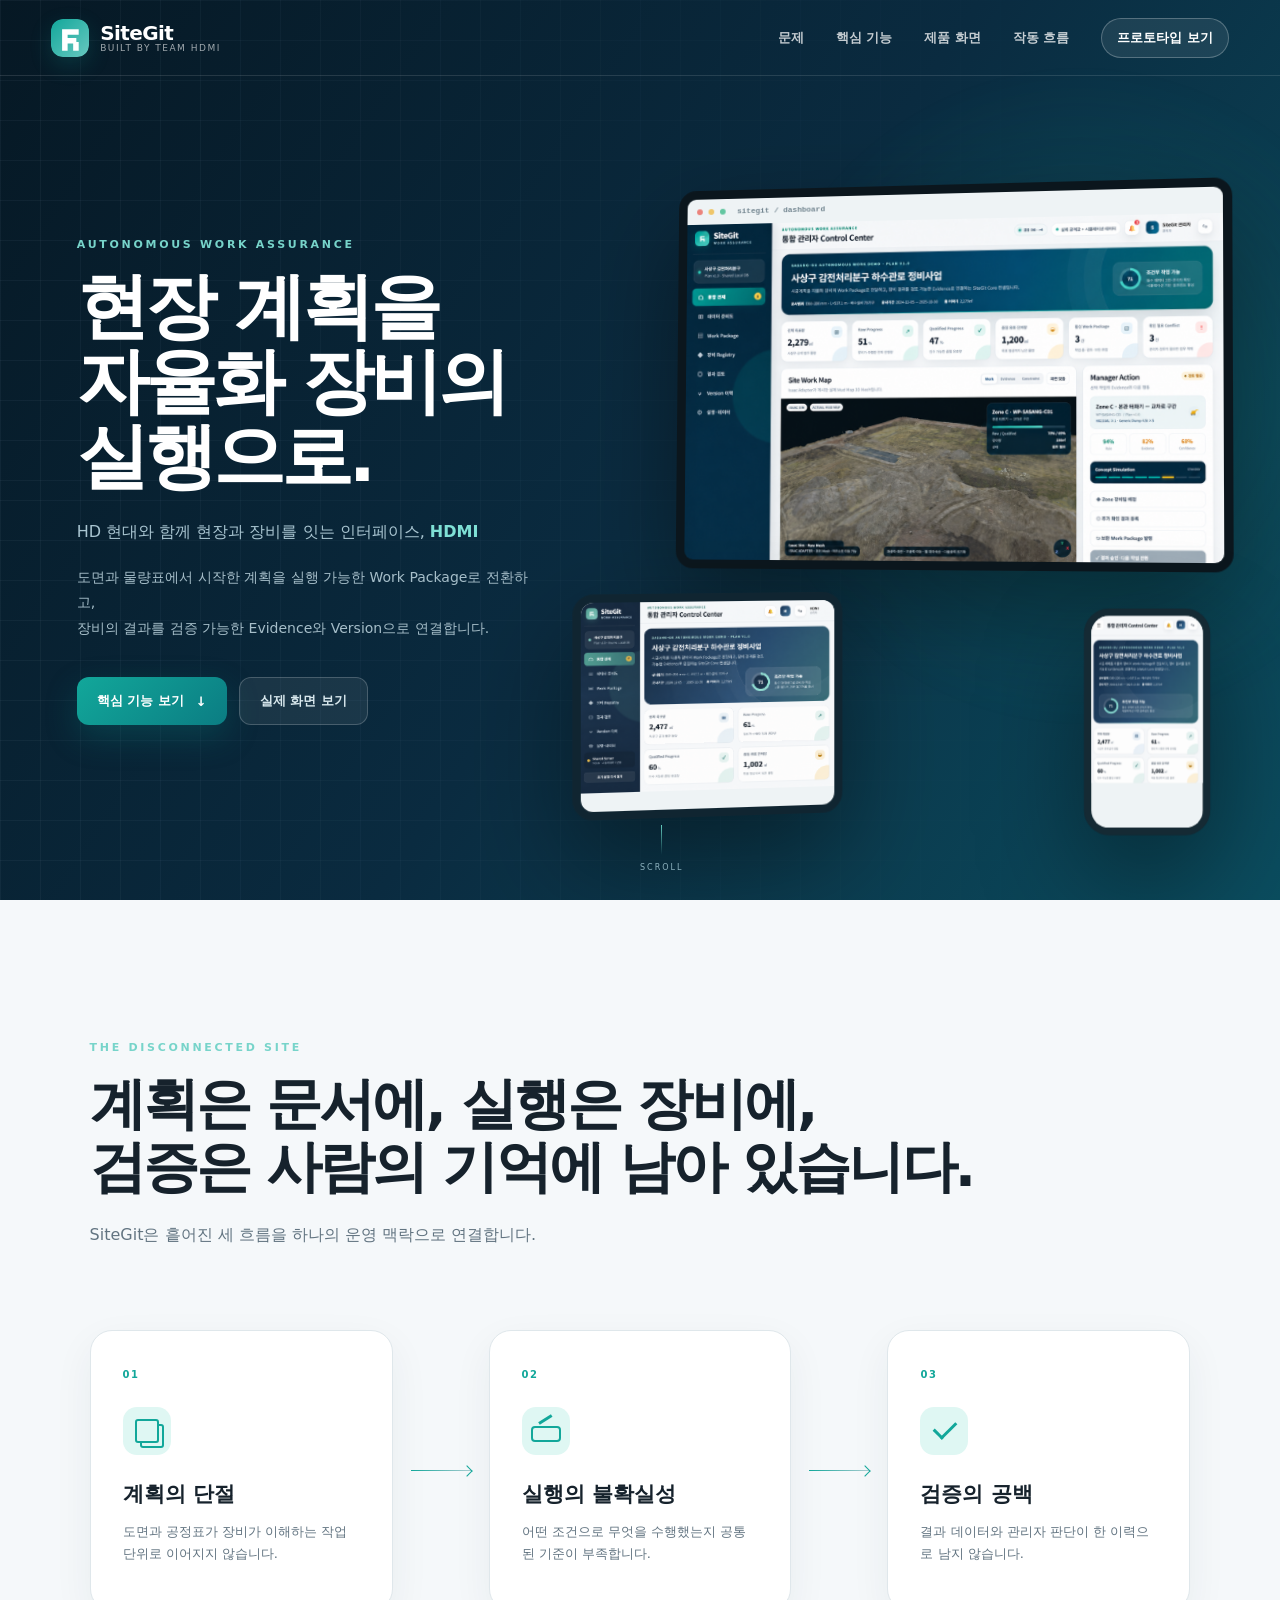
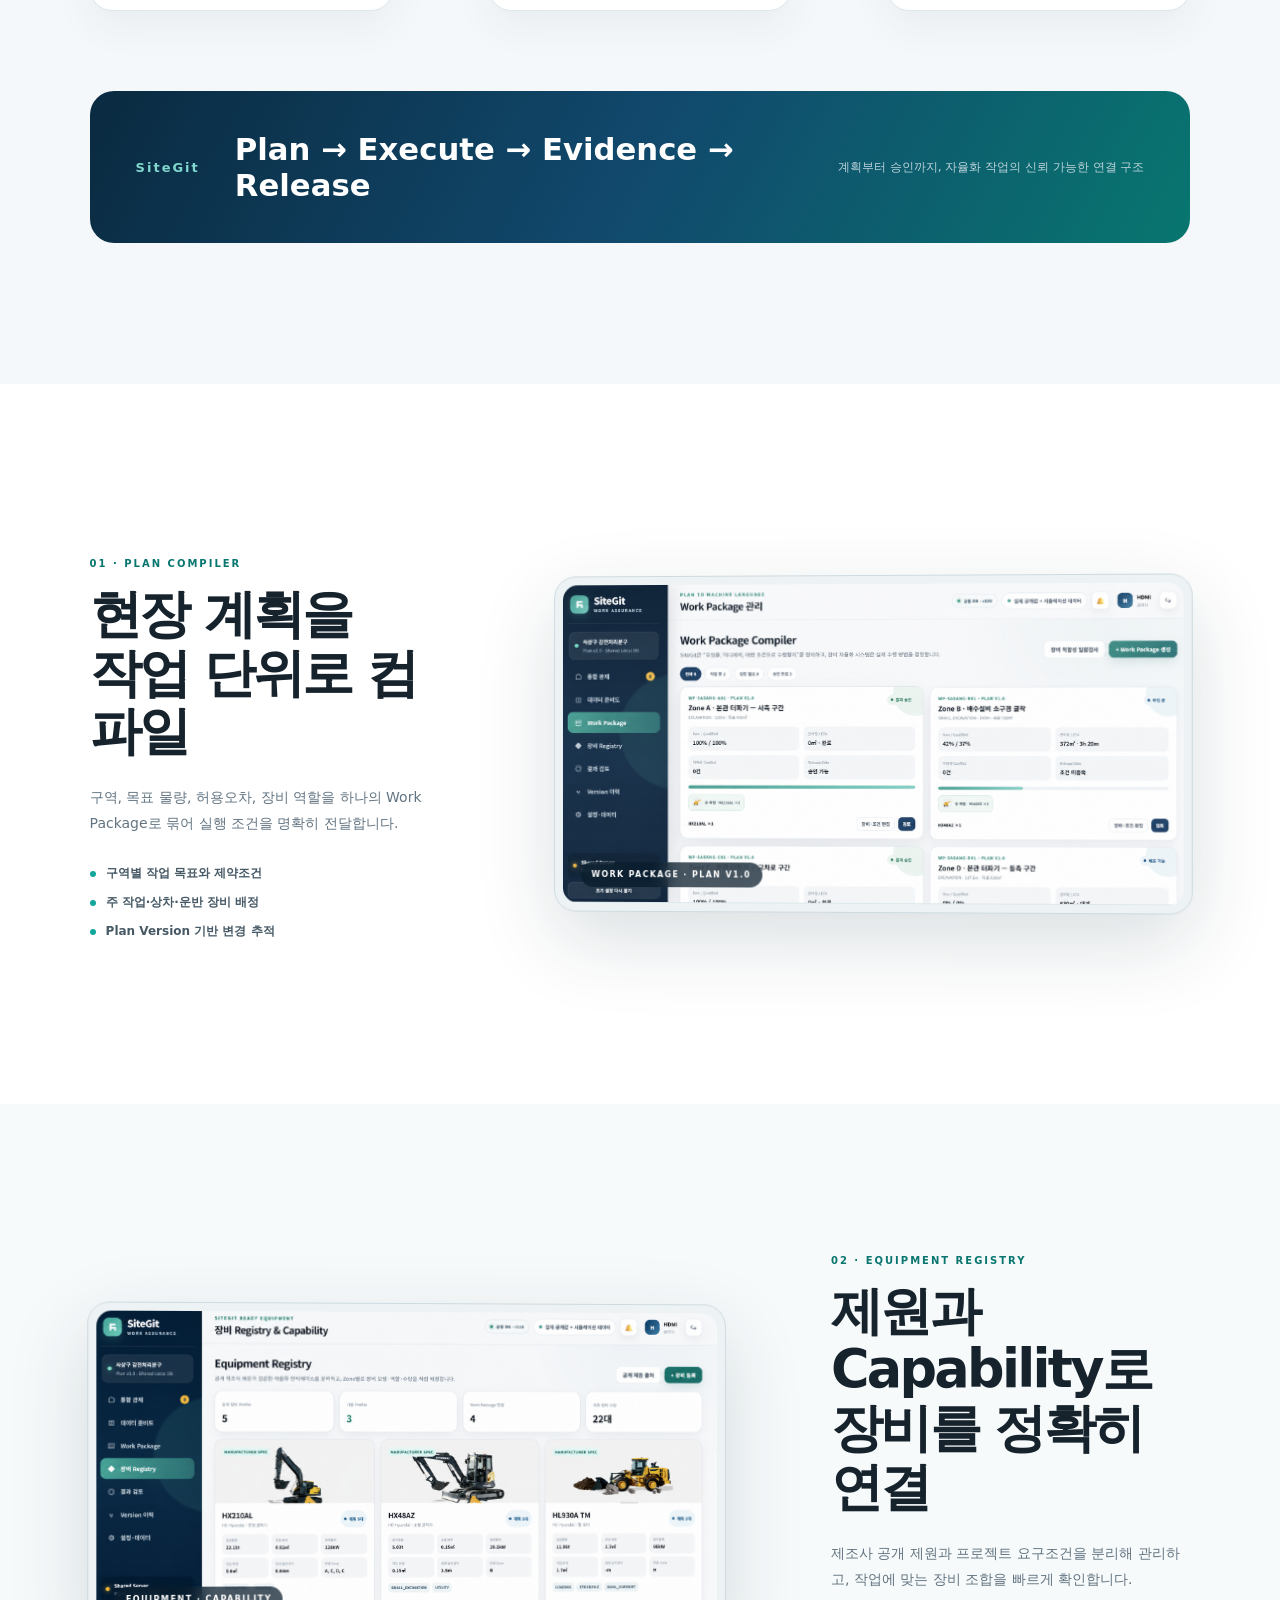
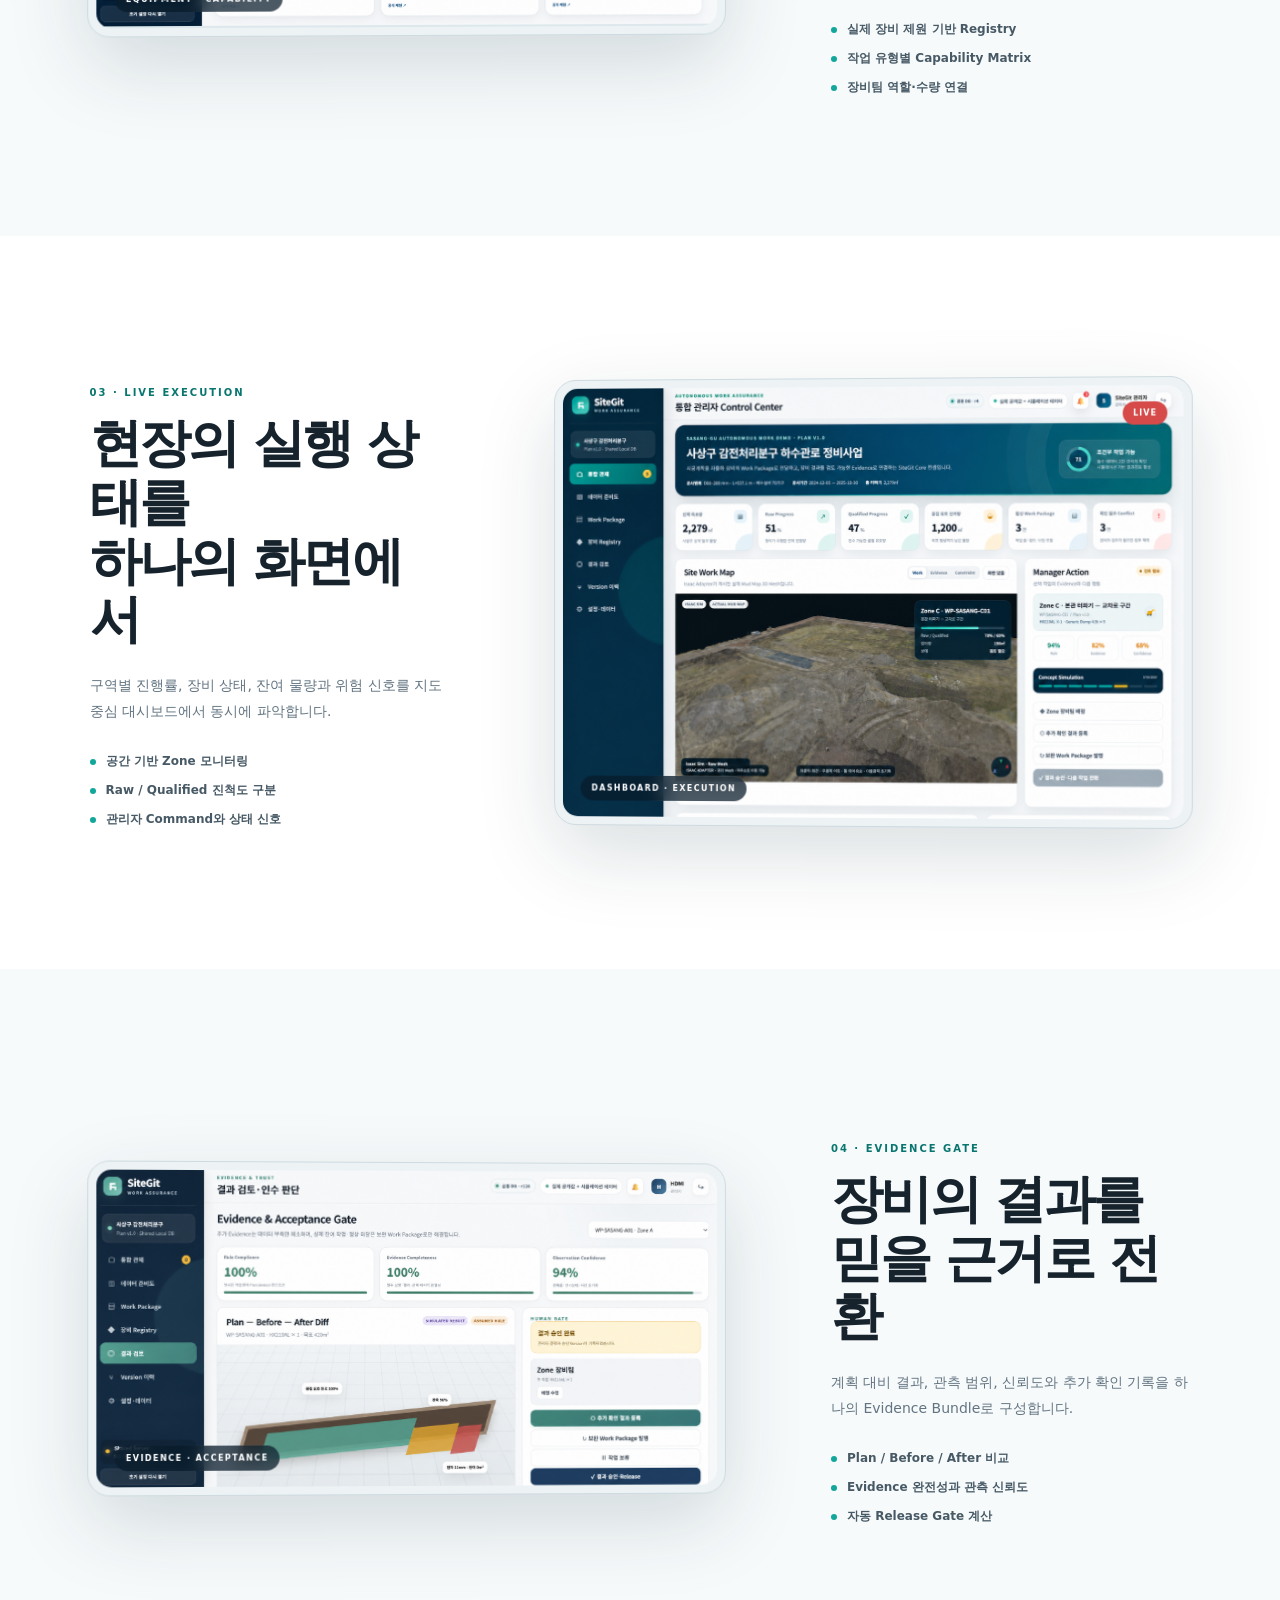
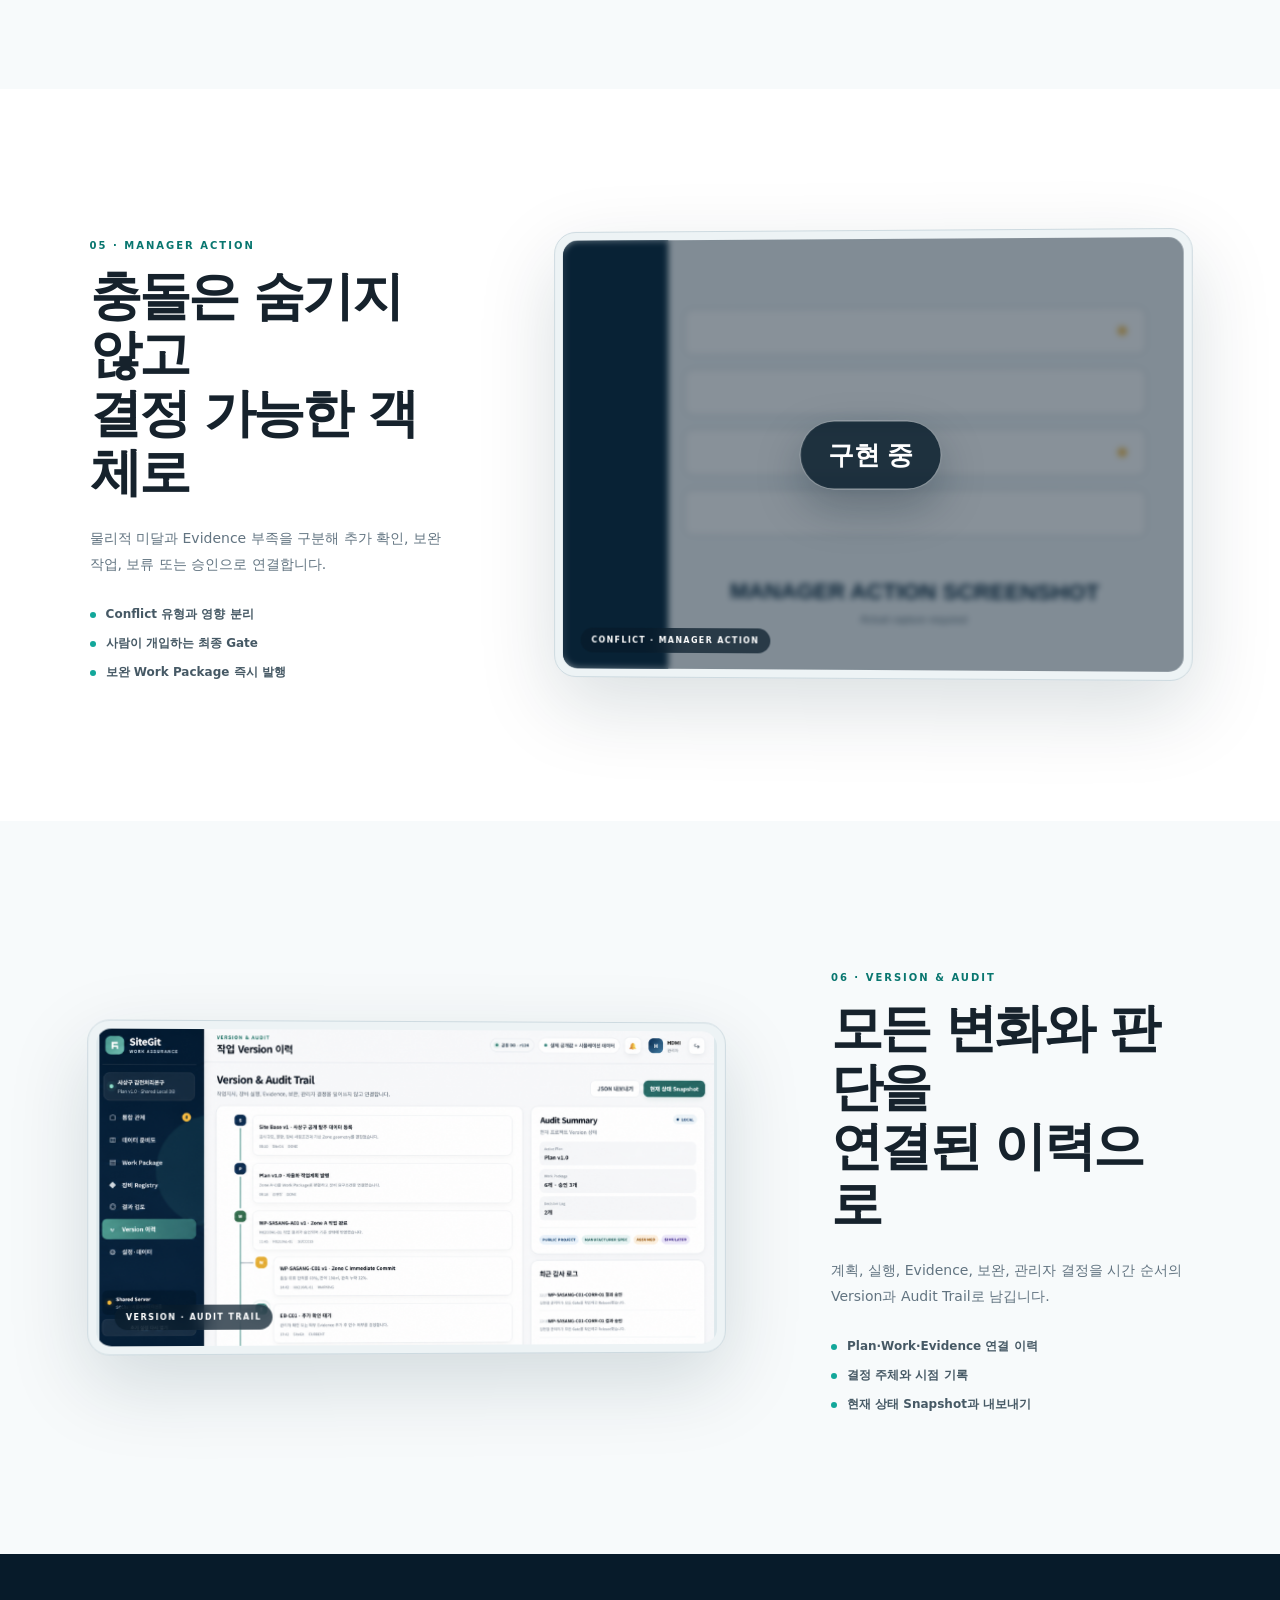
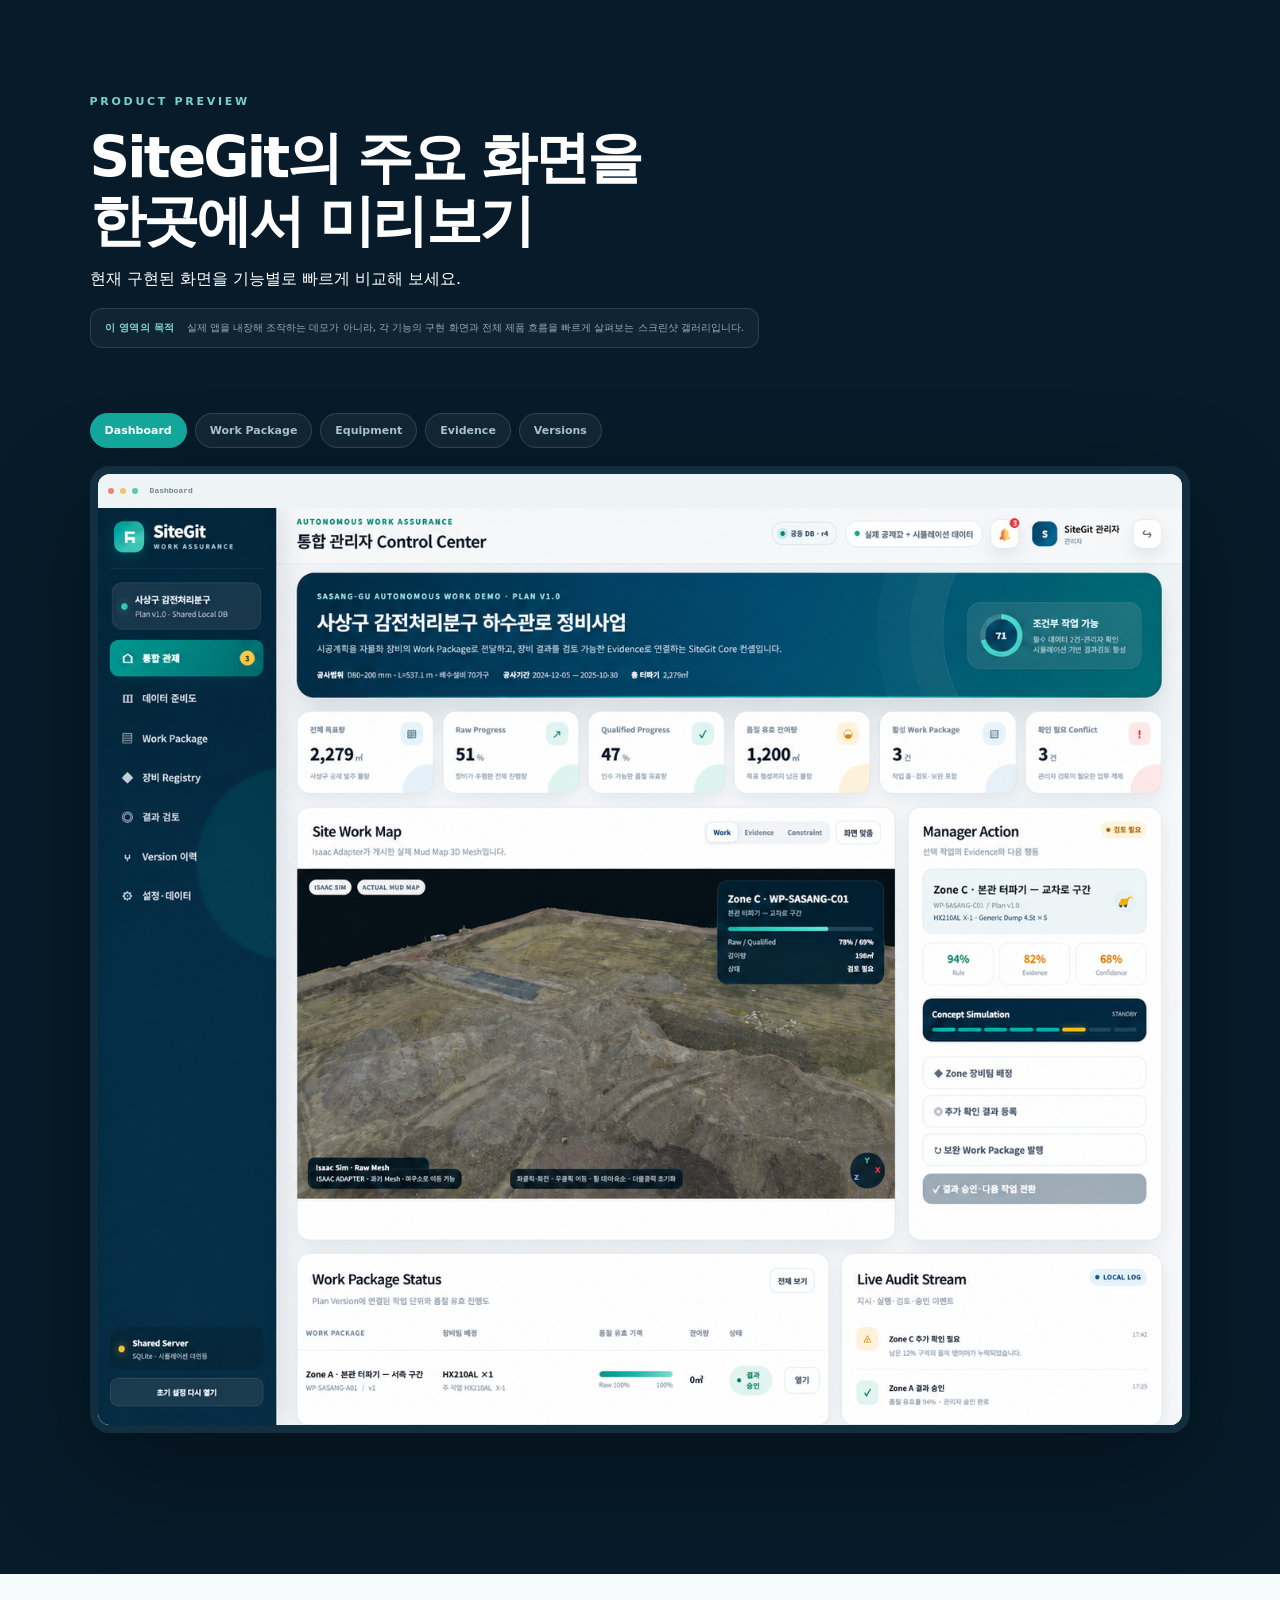
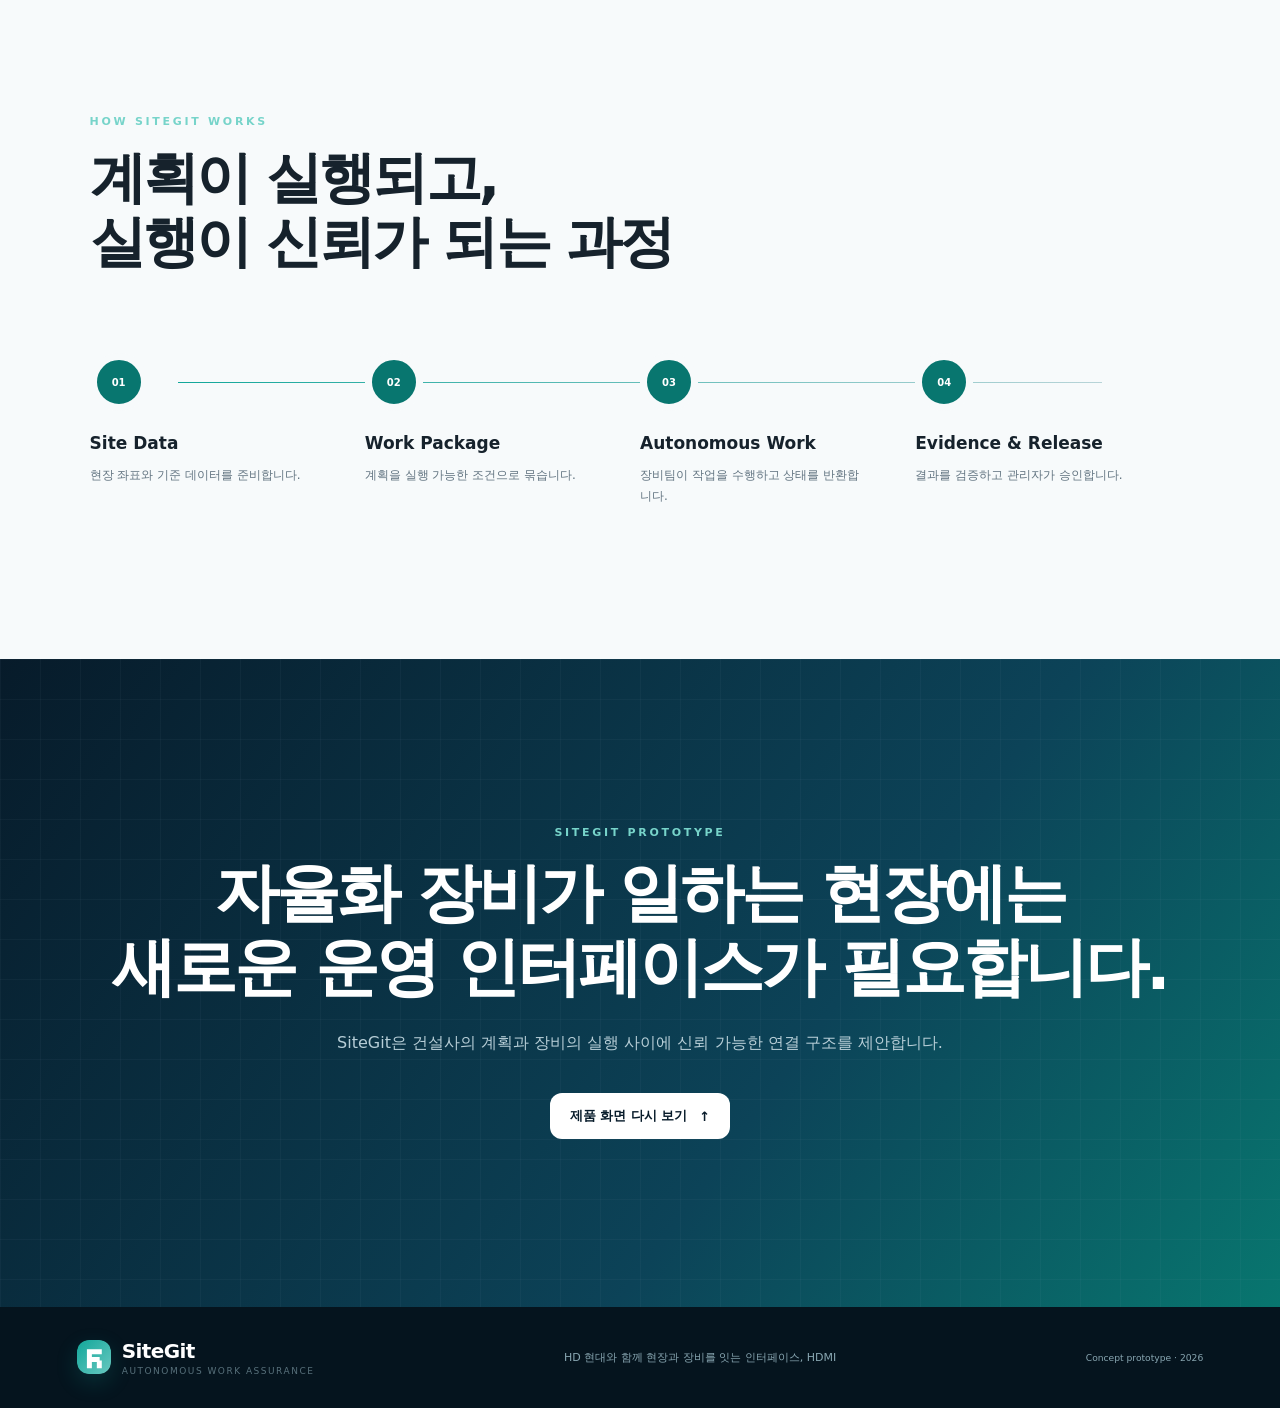
==== landing/index.html @ 83ed297e "feat: add SiteGit promotional landing page" ====
<!doctype html>
<html lang="ko">
<head>
  <meta charset="utf-8">
  <meta name="viewport" content="width=device-width, initial-scale=1">
  <meta name="description" content="SiteGit은 건설사의 현장 계획을 자율화 장비가 실행 가능한 작업 단위로 연결하고, 결과를 Evidence와 Version으로 남기는 운영 인터페이스입니다.">
  <meta name="theme-color" content="#071b2a">
  <title>SiteGit — 현장 계획을 자율화 장비의 실행으로</title>
  <link rel="icon" href="assets/icons/sitegit-mark.svg" type="image/svg+xml">
  <link rel="stylesheet" href="styles.css">
</head>
<body>
  <a class="skip-link" href="#main">본문 바로가기</a>
  <header class="site-header" data-header>
    <a class="brand" href="#top" aria-label="SiteGit 처음으로">
      <img src="assets/icons/sitegit-mark.svg" alt="" width="38" height="38">
      <span><strong>SiteGit</strong><small>Built by Team HDMI</small></span>
    </a>
    <button class="menu-toggle" type="button" aria-expanded="false" aria-controls="primary-nav" data-menu>메뉴</button>
    <nav id="primary-nav" class="primary-nav" aria-label="주요 메뉴">
      <a href="#problem">문제</a><a href="#features">핵심 기능</a><a href="#preview">제품 화면</a><a href="#flow">작동 흐름</a>
      <a class="nav-cta" href="#preview">프로토타입 보기</a>
    </nav>
  </header>

  <main id="main">
    <section class="hero" id="top">
      <div class="hero-glow" aria-hidden="true"></div>
      <div class="hero-copy reveal">
        <p class="eyebrow">AUTONOMOUS WORK ASSURANCE</p>
        <h1>현장 계획을<br>자율화 장비의 실행으로.</h1>
        <p class="hero-brand">HD 현대와 함께 현장과 장비를 잇는 인터페이스, <b>HDMI</b></p>
        <p class="hero-lead">도면과 물량표에서 시작한 계획을 실행 가능한 Work Package로 전환하고,<br>장비의 결과를 검증 가능한 Evidence와 Version으로 연결합니다.</p>
        <div class="hero-actions">
          <a class="button primary" href="#features">핵심 기능 보기 <span>↓</span></a>
          <a class="button secondary" href="#preview">실제 화면 보기</a>
        </div>
      </div>
      <div class="device-stage reveal" data-parallax aria-label="SiteGit 대시보드 미리보기">
        <div class="device laptop">
          <div class="device-bar"><i></i><i></i><i></i><span>sitegit / dashboard</span></div>
          <img src="assets/screenshots/dashboard.png" alt="SiteGit 통합 관리자 대시보드 실제 화면">
        </div>
        <div class="device tablet"><img src="assets/screenshots/control-center-tablet.png" alt="SiteGit 통합 관리자 태블릿 화면"></div>
        <div class="device phone"><img src="assets/screenshots/control-center-mobile.png" alt="SiteGit 통합 관리자 모바일 화면"></div>
      </div>
      <a class="scroll-cue" href="#problem" aria-label="문제 섹션으로 이동"><span></span>SCROLL</a>
    </section>

    <section class="section problem" id="problem">
      <div class="section-intro reveal">
        <p class="eyebrow">THE DISCONNECTED SITE</p>
        <h2>계획은 문서에, 실행은 장비에,<br>검증은 사람의 기억에 남아 있습니다.</h2>
        <p>SiteGit은 흩어진 세 흐름을 하나의 운영 맥락으로 연결합니다.</p>
      </div>
      <div class="problem-flow reveal">
        <article><span>01</span><i class="flow-icon plan-icon" aria-hidden="true"></i><h3>계획의 단절</h3><p>도면과 공정표가 장비가 이해하는 작업 단위로 이어지지 않습니다.</p></article>
        <div class="flow-line" aria-hidden="true"></div>
        <article><span>02</span><i class="flow-icon machine-icon" aria-hidden="true"></i><h3>실행의 불확실성</h3><p>어떤 조건으로 무엇을 수행했는지 공통된 기준이 부족합니다.</p></article>
        <div class="flow-line" aria-hidden="true"></div>
        <article><span>03</span><i class="flow-icon check-icon" aria-hidden="true"></i><h3>검증의 공백</h3><p>결과 데이터와 관리자 판단이 한 이력으로 남지 않습니다.</p></article>
      </div>
      <div class="value-statement reveal"><span>SiteGit</span><strong>Plan → Execute → Evidence → Release</strong><p>계획부터 승인까지, 자율화 작업의 신뢰 가능한 연결 구조</p></div>
    </section>

    <section class="features" id="features" aria-label="핵심 기능">
      <article class="feature section reveal">
        <div class="feature-copy"><p class="feature-no">01 · PLAN COMPILER</p><h2>현장 계획을<br>작업 단위로 컴파일</h2><p>구역, 목표 물량, 허용오차, 장비 역할을 하나의 Work Package로 묶어 실행 조건을 명확히 전달합니다.</p><ul><li>구역별 작업 목표와 제약조건</li><li>주 작업·상차·운반 장비 배정</li><li>Plan Version 기반 변경 추적</li></ul></div>
        <figure class="screen-frame plan-screen"><img src="assets/screenshots/plan-compiler.png" alt="SiteGit Work Package Compiler 실제 화면" loading="lazy"><figcaption>WORK PACKAGE · PLAN V1.0</figcaption></figure>
      </article>
      <article class="feature section reverse reveal">
        <div class="feature-copy"><p class="feature-no">02 · EQUIPMENT REGISTRY</p><h2>제원과 Capability로<br>장비를 정확히 연결</h2><p>제조사 공개 제원과 프로젝트 요구조건을 분리해 관리하고, 작업에 맞는 장비 조합을 빠르게 확인합니다.</p><ul><li>실제 장비 제원 기반 Registry</li><li>작업 유형별 Capability Matrix</li><li>장비팀 역할·수량 연결</li></ul></div>
        <figure class="screen-frame full-screen"><img src="assets/screenshots/equipment-registry.png" alt="SiteGit Equipment Registry 실제 화면" loading="lazy"><figcaption>EQUIPMENT · CAPABILITY</figcaption></figure>
      </article>
      <article class="feature section reveal">
        <div class="feature-copy"><p class="feature-no">03 · LIVE EXECUTION</p><h2>현장의 실행 상태를<br>하나의 화면에서</h2><p>구역별 진행률, 장비 상태, 잔여 물량과 위험 신호를 지도 중심 대시보드에서 동시에 파악합니다.</p><ul><li>공간 기반 Zone 모니터링</li><li>Raw / Qualified 진척도 구분</li><li>관리자 Command와 상태 신호</li></ul></div>
        <figure class="screen-frame emphasis"><img src="assets/screenshots/dashboard.png" alt="SiteGit 통합 관리자 실행 모니터링 화면" loading="lazy"><figcaption>DASHBOARD · EXECUTION</figcaption></figure>
      </article>
      <article class="feature section reverse reveal">
        <div class="feature-copy"><p class="feature-no">04 · EVIDENCE GATE</p><h2>장비의 결과를<br>믿을 근거로 전환</h2><p>계획 대비 결과, 관측 범위, 신뢰도와 추가 확인 기록을 하나의 Evidence Bundle로 구성합니다.</p><ul><li>Plan / Before / After 비교</li><li>Evidence 완전성과 관측 신뢰도</li><li>자동 Release Gate 계산</li></ul></div>
        <figure class="screen-frame full-screen"><img src="assets/screenshots/evidence-acceptance.png" alt="SiteGit Evidence와 Acceptance Gate 실제 화면" loading="lazy"><figcaption>EVIDENCE · ACCEPTANCE</figcaption></figure>
      </article>
      <article class="feature section reveal">
        <div class="feature-copy"><p class="feature-no">05 · MANAGER ACTION</p><h2>충돌은 숨기지 않고<br>결정 가능한 객체로</h2><p>물리적 미달과 Evidence 부족을 구분해 추가 확인, 보완 작업, 보류 또는 승인으로 연결합니다.</p><ul><li>Conflict 유형과 영향 분리</li><li>사람이 개입하는 최종 Gate</li><li>보완 Work Package 즉시 발행</li></ul></div>
        <figure class="screen-frame crop-focus coming-soon"><img src="assets/screenshots/readiness.svg" alt="Manager Action 기능 구현 중 자리표시자" loading="lazy"><span class="coming-soon-label">구현 중</span><figcaption>CONFLICT · MANAGER ACTION</figcaption></figure>
      </article>
      <article class="feature section reverse reveal">
        <div class="feature-copy"><p class="feature-no">06 · VERSION & AUDIT</p><h2>모든 변화와 판단을<br>연결된 이력으로</h2><p>계획, 실행, Evidence, 보완, 관리자 결정을 시간 순서의 Version과 Audit Trail로 남깁니다.</p><ul><li>Plan·Work·Evidence 연결 이력</li><li>결정 주체와 시점 기록</li><li>현재 상태 Snapshot과 내보내기</li></ul></div>
        <figure class="screen-frame full-screen"><img src="assets/screenshots/version-audit.png" alt="SiteGit Version과 Audit Trail 실제 화면" loading="lazy"><figcaption>VERSION · AUDIT TRAIL</figcaption></figure>
      </article>
    </section>

    <section class="section preview" id="preview">
      <div class="section-intro reveal"><p class="eyebrow">PRODUCT PREVIEW</p><h2>SiteGit의 주요 화면을<br>한곳에서 미리보기</h2><p>현재 구현된 화면을 기능별로 빠르게 비교해 보세요.</p><aside class="preview-note"><strong>이 영역의 목적</strong><span>실제 앱을 내장해 조작하는 데모가 아니라, 각 기능의 구현 화면과 전체 제품 흐름을 빠르게 살펴보는 스크린샷 갤러리입니다.</span></aside></div>
      <div class="preview-stage reveal">
        <div class="preview-tabs" role="tablist" aria-label="제품 화면 선택">
          <button role="tab" aria-selected="true" data-preview="dashboard.png" data-label="Dashboard">Dashboard</button>
          <button role="tab" aria-selected="false" data-preview="plan-compiler.png" data-label="Work Package">Work Package</button>
          <button role="tab" aria-selected="false" data-preview="equipment-registry.png" data-label="Equipment">Equipment</button>
          <button role="tab" aria-selected="false" data-preview="evidence-acceptance.png" data-label="Evidence">Evidence</button>
          <button role="tab" aria-selected="false" data-preview="version-audit.png" data-label="Versions">Versions</button>
        </div>
        <figure class="preview-window"><div class="window-bar"><i></i><i></i><i></i><span data-preview-label>Dashboard</span></div><img data-preview-image src="assets/screenshots/dashboard.png" alt="SiteGit 통합 관리자 Dashboard 제품 화면"></figure>
      </div>
    </section>

    <section class="section flow" id="flow">
      <div class="section-intro reveal"><p class="eyebrow">HOW SITEGIT WORKS</p><h2>계획이 실행되고,<br>실행이 신뢰가 되는 과정</h2></div>
      <ol class="timeline reveal">
        <li><span>01</span><h3>Site Data</h3><p>현장 좌표와 기준 데이터를 준비합니다.</p></li>
        <li><span>02</span><h3>Work Package</h3><p>계획을 실행 가능한 조건으로 묶습니다.</p></li>
        <li><span>03</span><h3>Autonomous Work</h3><p>장비팀이 작업을 수행하고 상태를 반환합니다.</p></li>
        <li><span>04</span><h3>Evidence & Release</h3><p>결과를 검증하고 관리자가 승인합니다.</p></li>
      </ol>
    </section>

    <section class="closing">
      <div class="closing-grid" aria-hidden="true"></div>
      <div class="reveal"><p class="eyebrow">SITEGIT PROTOTYPE</p><h2>자율화 장비가 일하는 현장에는<br>새로운 운영 인터페이스가 필요합니다.</h2><p>SiteGit은 건설사의 계획과 장비의 실행 사이에 신뢰 가능한 연결 구조를 제안합니다.</p><a class="button primary light" href="#preview">제품 화면 다시 보기 <span>↑</span></a></div>
    </section>
  </main>

  <footer><a class="brand footer-brand" href="#top"><img src="assets/icons/sitegit-mark.svg" alt="" width="34" height="34"><span><strong>SiteGit</strong><small>Autonomous Work Assurance</small></span></a><p>HD 현대와 함께 현장과 장비를 잇는 인터페이스, HDMI</p><small>Concept prototype · 2026</small></footer>
  <script src="script.js"></script>
</body>
</html>
---- landing/styles.css ----
:root{--navy:#071b2a;--navy-2:#0a2a40;--navy-3:#11496d;--teal:#12a79a;--teal-dark:#08766f;--mint:#dff7f3;--ink:#16222c;--slate:#627481;--line:#dfe7eb;--surface:#f5f8fa;--white:#fff;--shadow:0 28px 80px rgba(7,37,56,.15);--radius:28px;--header:76px}
*{box-sizing:border-box}html{scroll-behavior:smooth;scroll-padding-top:var(--header)}body{margin:0;color:var(--ink);font-family:Pretendard,"Pretendard Variable","Noto Sans KR","Apple SD Gothic Neo",Inter,system-ui,sans-serif;background:#fff;overflow-x:hidden}a{color:inherit;text-decoration:none}img{display:block;max-width:100%}button{font:inherit}.skip-link{position:fixed;left:14px;top:-60px;z-index:200;background:#fff;padding:12px 18px;border-radius:10px}.skip-link:focus{top:12px}.site-header{position:fixed;z-index:100;top:0;left:0;right:0;height:var(--header);padding:0 clamp(20px,4vw,72px);display:flex;align-items:center;justify-content:space-between;color:#fff;border-bottom:1px solid rgba(255,255,255,.12);transition:.3s}.site-header.scrolled{color:var(--ink);background:rgba(255,255,255,.9);border-color:rgba(190,207,216,.6);backdrop-filter:blur(18px);box-shadow:0 8px 30px rgba(16,50,69,.08)}.brand{display:flex;align-items:center;gap:11px}.brand img{box-shadow:0 8px 22px rgba(18,167,154,.2);border-radius:12px}.brand span,.brand strong,.brand small{display:block}.brand strong{font-size:20px;letter-spacing:-.6px}.brand small{font-size:9px;margin-top:3px;text-transform:uppercase;letter-spacing:1.5px;opacity:.62}.primary-nav{display:flex;align-items:center;gap:clamp(18px,2.5vw,36px);font-size:13px;font-weight:750}.primary-nav>a:not(.nav-cta){opacity:.76;transition:.2s}.primary-nav>a:hover{opacity:1}.nav-cta{padding:10px 15px;border:1px solid rgba(255,255,255,.25);border-radius:999px;background:rgba(255,255,255,.08)}.scrolled .nav-cta{border-color:var(--line);background:#fff}.menu-toggle{display:none;border:1px solid currentColor;color:inherit;background:transparent;border-radius:10px;padding:8px 11px}
.hero{min-height:100vh;padding:clamp(130px,17vh,190px) clamp(22px,6vw,100px) 90px;position:relative;display:grid;grid-template-columns:minmax(410px,.86fr) minmax(540px,1.14fr);gap:5vw;align-items:center;color:#fff;background:linear-gradient(124deg,#061824 0%,#0a2b40 52%,#0b4d5f 100%);isolation:isolate;overflow:hidden}.hero:before{content:"";position:absolute;inset:0;z-index:-2;background-image:url("assets/images/site-grid.svg");background-size:800px 500px;opacity:.8;mask-image:linear-gradient(90deg,#000,transparent 88%)}.hero-glow{position:absolute;z-index:-1;width:720px;height:720px;border-radius:50%;right:-160px;top:4%;background:radial-gradient(circle,rgba(24,185,170,.19),transparent 65%);filter:blur(5px)}.eyebrow{margin:0 0 18px;color:#77d4ca;font-size:11px;font-weight:900;letter-spacing:2.7px}.hero h1{font-size:clamp(50px,5.6vw,88px);line-height:1.05;letter-spacing:-4px;margin:0;max-width:800px}.hero-brand{margin:27px 0 0;font-size:clamp(15px,1.25vw,19px);color:#a9c5d1}.hero-brand b{color:#7fe0d5}.hero-lead{color:#a6bec9;line-height:1.85;font-size:14px;margin:22px 0 0}.hero-actions{display:flex;gap:12px;margin-top:35px}.button{display:inline-flex;align-items:center;justify-content:center;gap:12px;padding:14px 20px;border-radius:12px;font-size:13px;font-weight:900;transition:.25s}.button:hover{transform:translateY(-2px)}.button.primary{color:#fff;background:linear-gradient(135deg,var(--teal),#0b7d83);box-shadow:0 12px 32px rgba(7,132,128,.28)}.button.secondary{color:#d8e8ed;border:1px solid rgba(255,255,255,.2);background:rgba(255,255,255,.07)}.device-stage{position:relative;height:min(54vw,650px);min-height:480px;perspective:1400px}.device{position:absolute;background:#0b1820;box-shadow:0 40px 100px rgba(0,0,0,.4);overflow:hidden}.device img{width:100%;height:100%;object-fit:cover;object-position:top}.laptop{width:92%;aspect-ratio:1.44;right:-4%;top:4%;border:9px solid #0b161d;border-radius:18px;transform:rotateY(-7deg) rotateX(2deg)}.device-bar,.window-bar{height:26px;padding:0 10px;display:flex;align-items:center;gap:6px;background:#eef3f5;color:#70838e;font:700 8px/1 ui-monospace,monospace}.device-bar i,.window-bar i{width:6px;height:6px;border-radius:50%;background:#cbd6db}.device-bar i:first-child,.window-bar i:first-child{background:#eb837c}.device-bar i:nth-child(2),.window-bar i:nth-child(2){background:#efc66a}.device-bar i:nth-child(3),.window-bar i:nth-child(3){background:#63c6a1}.device-bar span,.window-bar span{margin-left:6px}.laptop img{height:calc(100% - 26px)}.tablet{width:43%;aspect-ratio:1.2;left:-3%;bottom:0;border:8px solid #102531;border-radius:20px;transform:rotateY(8deg) translateZ(40px);animation:float 6s ease-in-out infinite}.phone{width:20%;aspect-ratio:.56;right:1%;bottom:-2%;border:7px solid #152a34;border-radius:24px;transform:translateZ(60px);animation:float 7s 1s ease-in-out infinite}.phone img{object-position:22% top}.scroll-cue{position:absolute;bottom:28px;left:50%;display:flex;flex-direction:column;align-items:center;gap:8px;font-size:8px;letter-spacing:2px;color:#8db2be}.scroll-cue span{display:block;width:1px;height:30px;background:linear-gradient(#64cabe,transparent)}@keyframes float{50%{transform:translateY(-9px) translateZ(40px)}}
.section{padding:clamp(90px,11vw,160px) clamp(22px,7vw,120px)}.section-intro{max-width:900px}.section-intro h2{font-size:clamp(37px,4.4vw,66px);line-height:1.13;letter-spacing:-2.8px;margin:0}.section-intro>p:last-child{color:var(--slate);line-height:1.8;margin-top:22px}.problem{background:var(--surface)}.problem-flow{display:grid;grid-template-columns:1fr 60px 1fr 60px 1fr;align-items:center;gap:18px;margin-top:80px}.problem-flow article{min-height:270px;padding:32px;border:1px solid var(--line);border-radius:22px;background:#fff;box-shadow:0 14px 40px rgba(18,50,67,.06)}.problem-flow article>span{font-size:10px;font-weight:900;color:var(--teal);letter-spacing:1.5px}.problem-flow h3{font-size:21px;margin:25px 0 10px}.problem-flow p{font-size:13px;line-height:1.7;color:var(--slate)}.flow-line{height:1px;background:linear-gradient(90deg,var(--teal),#aacbd0);position:relative}.flow-line:after{content:"";position:absolute;right:0;top:-3px;width:7px;height:7px;border-top:1px solid var(--teal);border-right:1px solid var(--teal);transform:rotate(45deg)}.flow-icon{display:block;width:48px;height:48px;margin-top:25px;border-radius:14px;background:var(--mint);position:relative}.plan-icon:after{content:"";position:absolute;inset:12px;border:2px solid var(--teal);border-radius:3px;box-shadow:5px 5px 0 -2px var(--mint),5px 5px 0 0 var(--teal)}.machine-icon:before{content:"";position:absolute;left:9px;right:9px;bottom:13px;height:12px;border:2px solid var(--teal);border-radius:4px}.machine-icon:after{content:"";position:absolute;width:15px;height:3px;background:var(--teal);left:17px;top:15px;transform:rotate(-32deg);transform-origin:left}.check-icon:after{content:"";position:absolute;width:19px;height:10px;border-left:3px solid var(--teal);border-bottom:3px solid var(--teal);transform:rotate(-45deg);left:14px;top:14px}.value-statement{margin-top:80px;padding:40px 46px;border-radius:24px;color:#fff;background:linear-gradient(118deg,var(--navy-2),var(--navy-3),var(--teal-dark));display:grid;grid-template-columns:auto 1fr auto;align-items:center;gap:35px}.value-statement span{color:#80d8cf;font-size:13px;font-weight:900;letter-spacing:2px}.value-statement strong{font-size:clamp(20px,2.4vw,34px)}.value-statement p{font-size:12px;color:#bcd3db}
.features{background:#fff}.feature{min-height:80vh;display:grid;grid-template-columns:minmax(330px,.72fr) minmax(600px,1.28fr);gap:clamp(55px,8vw,130px);align-items:center}.feature.reverse{grid-template-columns:minmax(600px,1.28fr) minmax(330px,.72fr);background:#f7fafb}.feature.reverse .feature-copy{order:2}.feature.reverse .screen-frame{order:1}.feature-no{font-size:10px;font-weight:900;letter-spacing:2px;color:var(--teal-dark)}.feature-copy h2{font-size:clamp(38px,4.1vw,62px);line-height:1.12;letter-spacing:-2.7px;margin:16px 0 24px}.feature-copy>p:not(.feature-no){color:var(--slate);font-size:14px;line-height:1.85}.feature-copy ul{list-style:none;padding:0;margin:28px 0 0;display:grid;gap:12px}.feature-copy li{font-size:12px;font-weight:750;color:#465965}.feature-copy li:before{content:"";display:inline-block;width:6px;height:6px;margin-right:10px;border-radius:50%;background:var(--teal)}.screen-frame{margin:0;position:relative;border:1px solid #cddae0;border-radius:22px;padding:8px;background:#edf3f5;box-shadow:var(--shadow);overflow:hidden;transform:perspective(1200px) rotateY(-2deg);transition:.35s}.reverse .screen-frame{transform:perspective(1200px) rotateY(2deg)}.screen-frame:hover{transform:translateY(-5px)}.screen-frame img{aspect-ratio:1.44;width:100%;object-fit:cover;object-position:top;border-radius:15px;background:#dde8ec}.screen-frame figcaption{position:absolute;left:26px;bottom:24px;padding:8px 11px;border-radius:999px;color:#fff;background:rgba(7,27,42,.72);backdrop-filter:blur(9px);font-size:8px;font-weight:900;letter-spacing:1.4px}.crop-focus img{object-position:top}.emphasis:after{content:"LIVE";position:absolute;right:24px;top:24px;color:#fff;background:#d64a4a;padding:7px 10px;border-radius:999px;font-size:8px;font-weight:900;letter-spacing:1px}
.preview{background:var(--navy);color:#fff;overflow:hidden}.preview .section-intro>p:last-child{color:#95b2bf}.preview-stage{margin-top:65px}.preview-tabs{display:flex;gap:8px;flex-wrap:wrap;margin-bottom:18px}.preview-tabs button{border:1px solid rgba(255,255,255,.13);color:#a7c0ca;background:rgba(255,255,255,.05);padding:10px 14px;border-radius:999px;cursor:pointer;font-size:11px;font-weight:850}.preview-tabs button[aria-selected=true]{color:#fff;background:var(--teal);border-color:var(--teal)}.preview-window{margin:0;border:8px solid #122f40;border-radius:20px;overflow:hidden;box-shadow:0 35px 100px rgba(0,0,0,.35);background:#eaf0f3}.preview-window .window-bar{height:34px}.preview-window>img{width:100%;aspect-ratio:1.65;object-fit:cover;object-position:top;transition:opacity .18s}.preview-window>img.switching{opacity:.12}.flow{background:#f7fafb}.timeline{counter-reset:flow;list-style:none;padding:0;margin:80px 0 0;display:grid;grid-template-columns:repeat(4,1fr);position:relative}.timeline:before{content:"";position:absolute;left:8%;right:8%;top:29px;height:1px;background:linear-gradient(90deg,var(--teal),#b8d4d8)}.timeline li{position:relative;padding:0 30px 0 0}.timeline span{position:relative;z-index:1;width:58px;height:58px;display:grid;place-items:center;border:7px solid #f7fafb;border-radius:50%;color:#fff;background:var(--teal-dark);font-size:10px;font-weight:900}.timeline h3{font-size:17px;margin:22px 0 9px}.timeline p{max-width:220px;color:var(--slate);font-size:12px;line-height:1.7}.closing{min-height:72vh;padding:120px 7vw;display:grid;place-items:center;text-align:center;color:#fff;position:relative;overflow:hidden;background:linear-gradient(126deg,#071b2a,#0c4358 62%,#08766f)}.closing-grid{position:absolute;inset:0;background-image:url("assets/images/site-grid.svg");background-size:800px 500px;opacity:.6}.closing>div:last-child{position:relative;z-index:1}.closing h2{font-size:clamp(40px,5vw,76px);line-height:1.15;letter-spacing:-3px;margin:0}.closing p:not(.eyebrow){color:#b7ced7;line-height:1.8;margin:25px 0 35px}.button.light{background:#fff;color:var(--navy);box-shadow:none}footer{padding:32px clamp(22px,6vw,90px);display:flex;align-items:center;justify-content:space-between;gap:20px;background:#05141e;color:#89a7b2;font-size:11px}.footer-brand{color:#fff}.footer-brand small{color:#89a7b2}
.reveal{opacity:0;transform:translateY(28px);transition:opacity .75s ease,transform .75s cubic-bezier(.2,.7,.2,1)}.reveal.visible{opacity:1;transform:none}
@media(max-width:1100px){.hero{grid-template-columns:1fr;padding-top:135px}.hero-copy{max-width:760px}.device-stage{height:600px}.feature,.feature.reverse{grid-template-columns:1fr;min-height:0}.feature.reverse .feature-copy,.feature.reverse .screen-frame{order:initial}.screen-frame,.reverse .screen-frame{transform:none}.value-statement{grid-template-columns:1fr;gap:12px}.problem-flow{grid-template-columns:1fr}.flow-line{width:1px;height:30px;margin:auto}.flow-line:after{right:-3px;top:auto;bottom:0;transform:rotate(135deg)}.problem-flow article{min-height:auto}.timeline{grid-template-columns:repeat(2,1fr);gap:48px}.timeline:before{display:none}}
@media(max-width:760px){:root{--header:66px}.site-header{padding:0 18px}.menu-toggle{display:block}.primary-nav{display:none;position:absolute;top:66px;left:12px;right:12px;padding:18px;flex-direction:column;align-items:stretch;border-radius:16px;color:var(--ink);background:#fff;box-shadow:var(--shadow)}.primary-nav.open{display:flex}.primary-nav .nav-cta{text-align:center;background:var(--navy);color:#fff}.hero{min-height:auto;padding:115px 20px 90px;display:block}.hero h1{font-size:48px;letter-spacing:-2.6px}.hero-lead br{display:none}.hero-actions{align-items:stretch;flex-direction:column}.device-stage{height:390px;min-height:0;margin-top:55px}.laptop{width:100%;right:0}.tablet{width:48%;left:0}.phone{width:23%}.scroll-cue{display:none}.section{padding:85px 20px}.section-intro h2,.feature-copy h2{letter-spacing:-1.8px}.feature{gap:45px}.screen-frame{padding:5px;border-radius:15px}.screen-frame img{border-radius:10px}.screen-frame figcaption{left:14px;bottom:14px}.problem-flow{margin-top:45px}.value-statement{margin-top:45px;padding:28px}.preview-tabs{overflow:auto;flex-wrap:nowrap;padding-bottom:5px}.preview-tabs button{flex:0 0 auto}.preview-window{border-width:5px}.timeline{grid-template-columns:1fr;margin-top:55px;gap:34px}.timeline li{display:grid;grid-template-columns:58px 1fr;column-gap:18px}.timeline h3{margin:6px 0}.timeline p{grid-column:2;margin:0}.closing{padding:95px 20px;min-height:65vh}.closing h2{letter-spacing:-2px}footer{align-items:flex-start;flex-direction:column}.footer-brand{margin-bottom:8px}}
@media(prefers-reduced-motion:reduce){html{scroll-behavior:auto}*,*:before,*:after{animation:none!important;transition-duration:.01ms!important}.reveal{opacity:1;transform:none}.device-stage{transform:none!important}}

/* Screenshot-specific framing: keep supplied captures fully visible. */
.tablet img,.phone img{object-fit:contain;background:#eef3f5}
.phone img{object-position:center top}
.screen-frame.plan-screen img{aspect-ratio:1.94;object-fit:contain}
.screen-frame.full-screen img{aspect-ratio:1.97;object-fit:contain}
.screen-frame.coming-soon:after{content:"";position:absolute;inset:8px;border-radius:15px;background:rgba(7,27,42,.48);backdrop-filter:blur(3px)}
.coming-soon-label{position:absolute;z-index:4;left:50%;top:50%;transform:translate(-50%,-50%);padding:16px 28px;border:1px solid rgba(255,255,255,.5);border-radius:999px;color:#fff;background:rgba(7,27,42,.82);box-shadow:0 18px 45px rgba(7,27,42,.28);font-size:clamp(18px,2vw,30px);font-weight:900;letter-spacing:-.5px}
.screen-frame.coming-soon figcaption{z-index:5}
.preview-note{display:flex;align-items:flex-start;gap:12px;width:fit-content;max-width:720px;margin-top:18px;padding:11px 14px;border:1px solid rgba(255,255,255,.12);border-radius:12px;color:#91aeba;background:rgba(255,255,255,.045);font-size:10px;line-height:1.65}
.preview-note strong{flex:0 0 auto;color:#7ed8ce;letter-spacing:.4px}.preview-note span{display:block}
.preview-window>img{height:auto;aspect-ratio:auto;object-fit:contain;object-position:center top;background:#eaf0f3}
@media(max-width:760px){.preview-note{display:block}.preview-note strong{display:block;margin-bottom:4px}}
.site-header .brand small{margin-top:0;transform:translateY(-2px)}
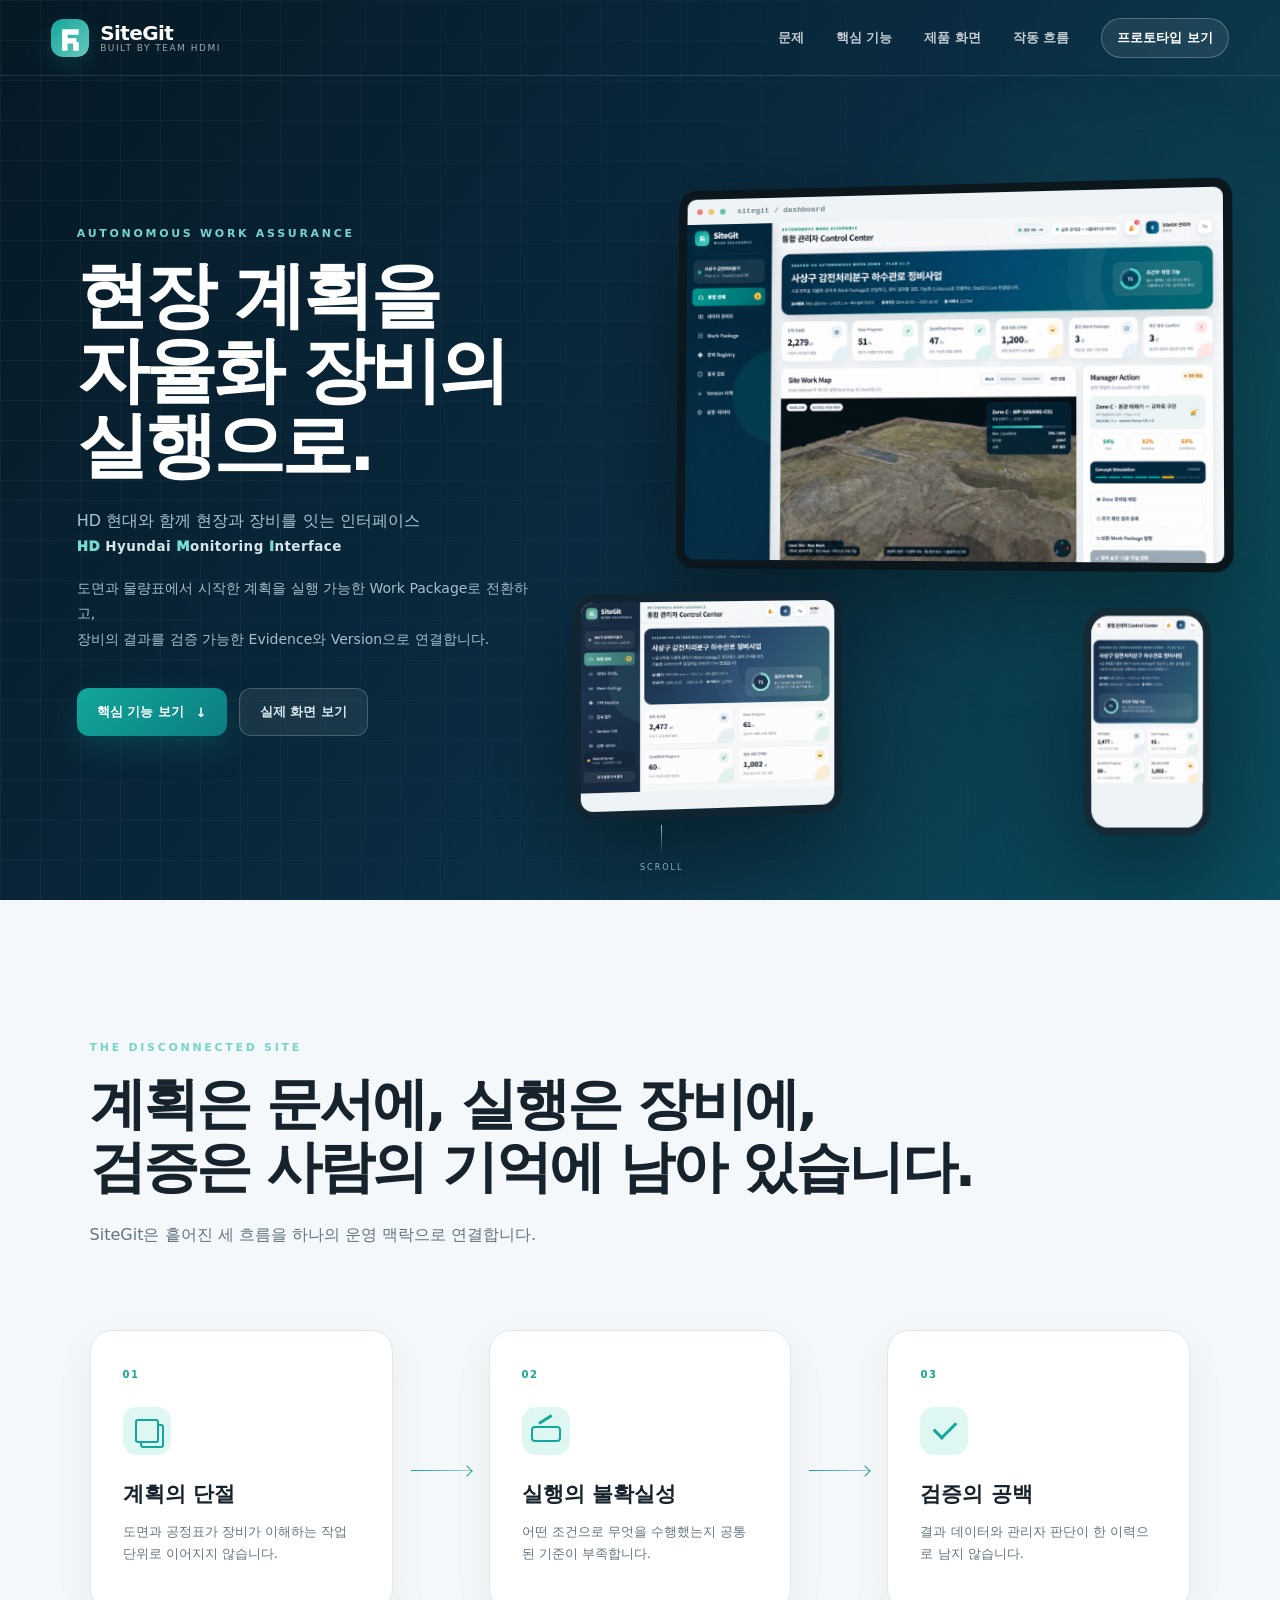
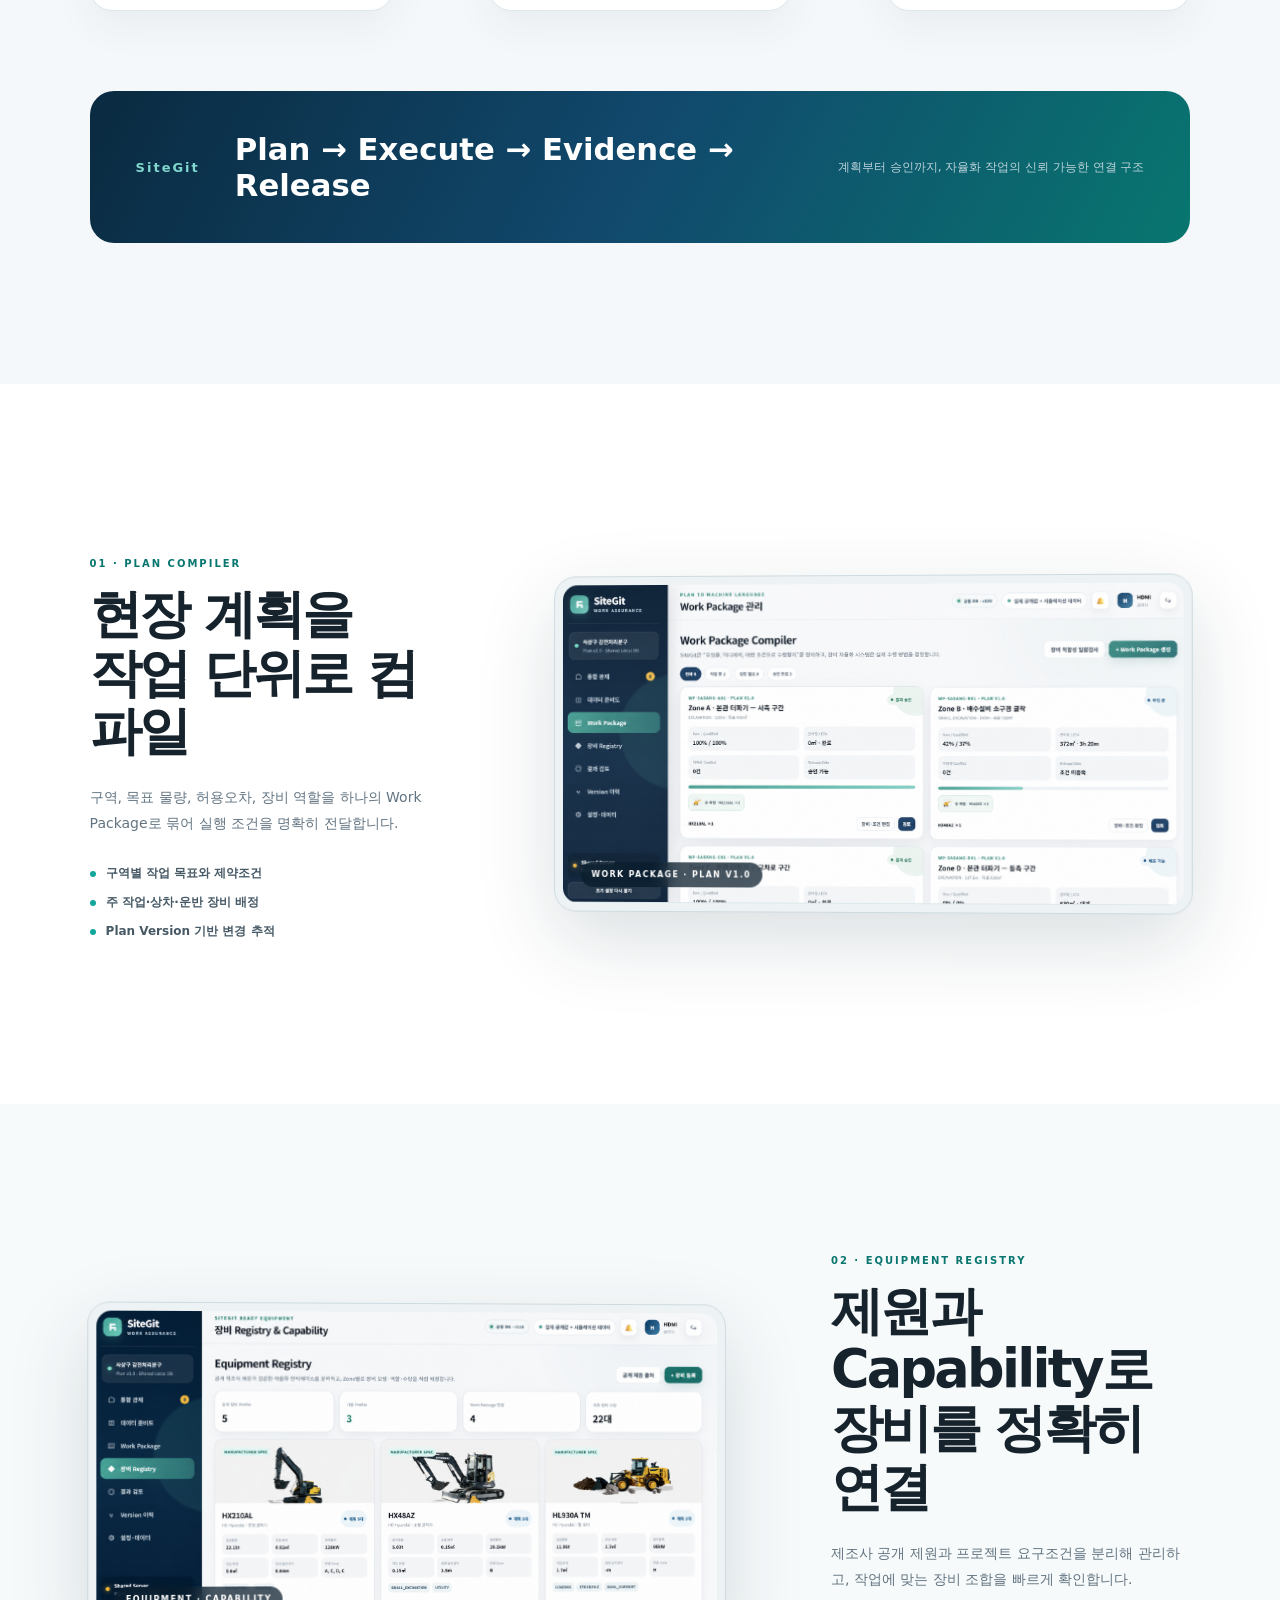
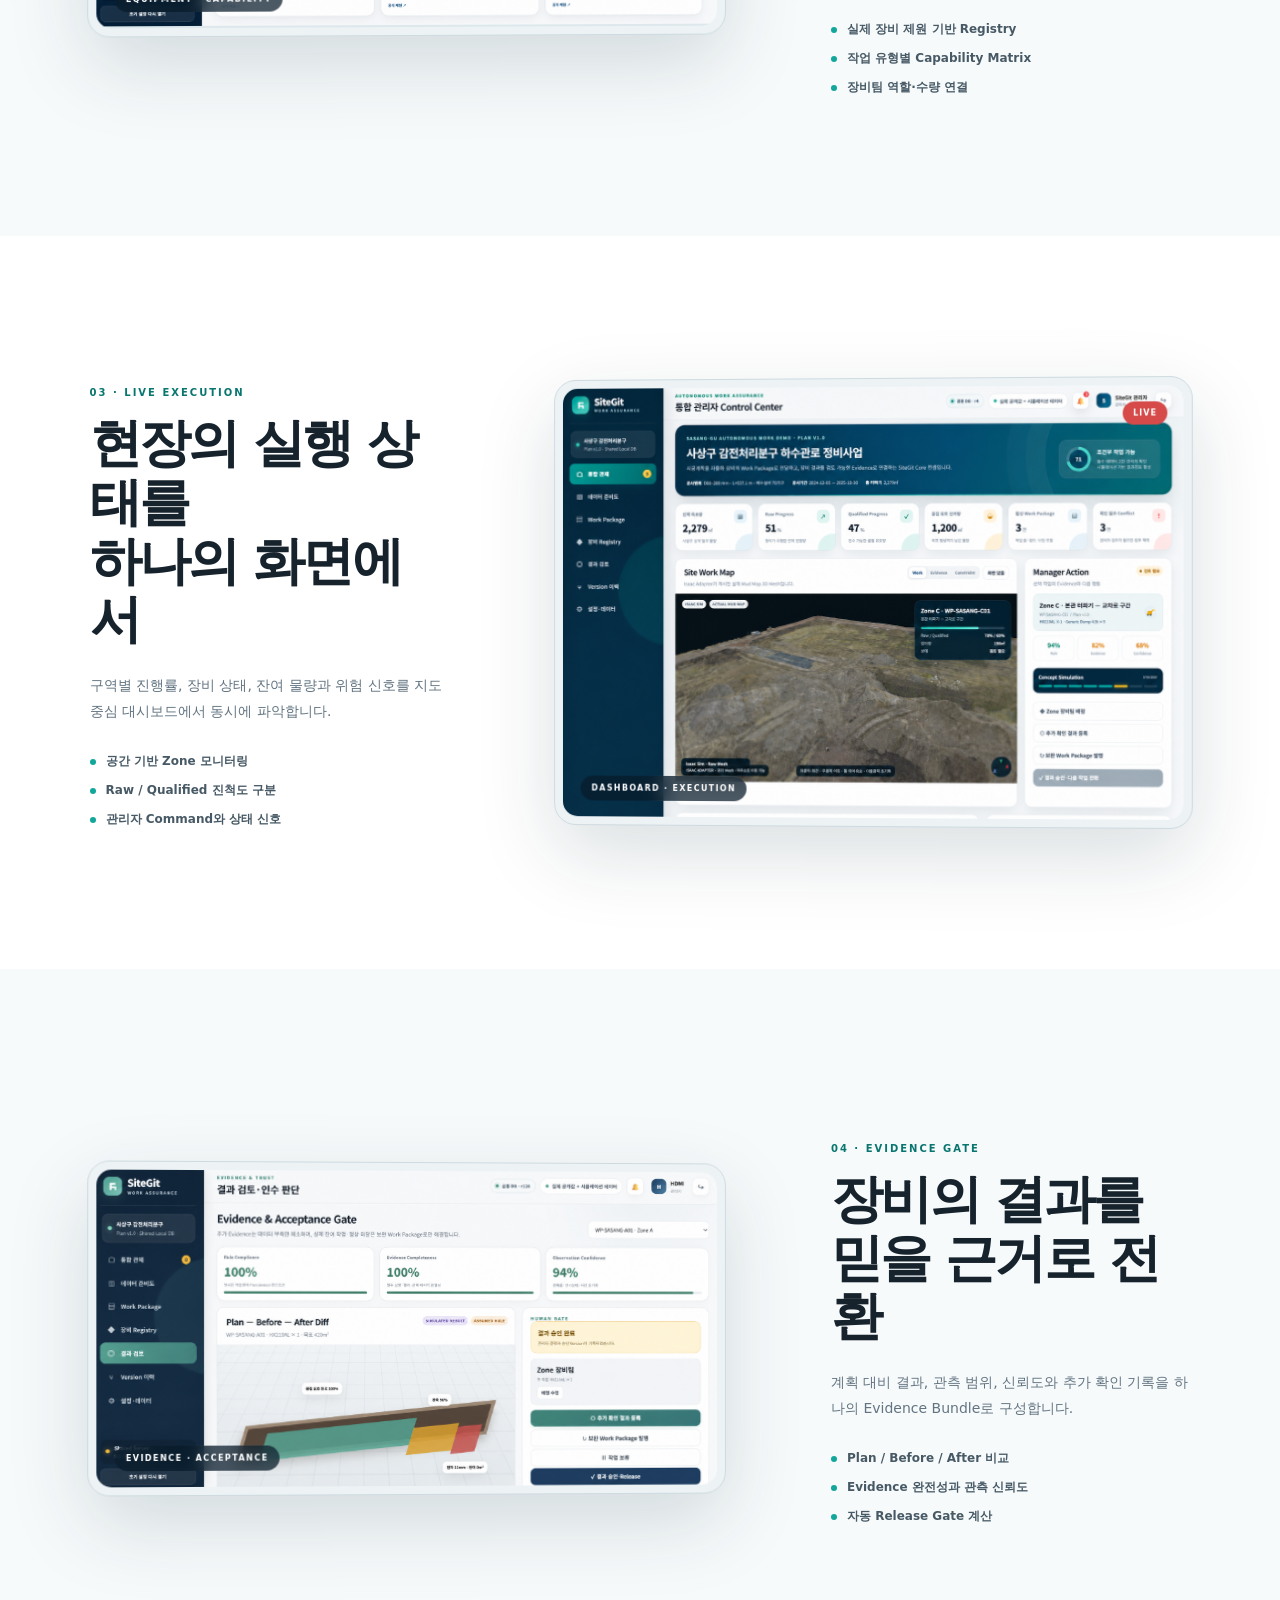
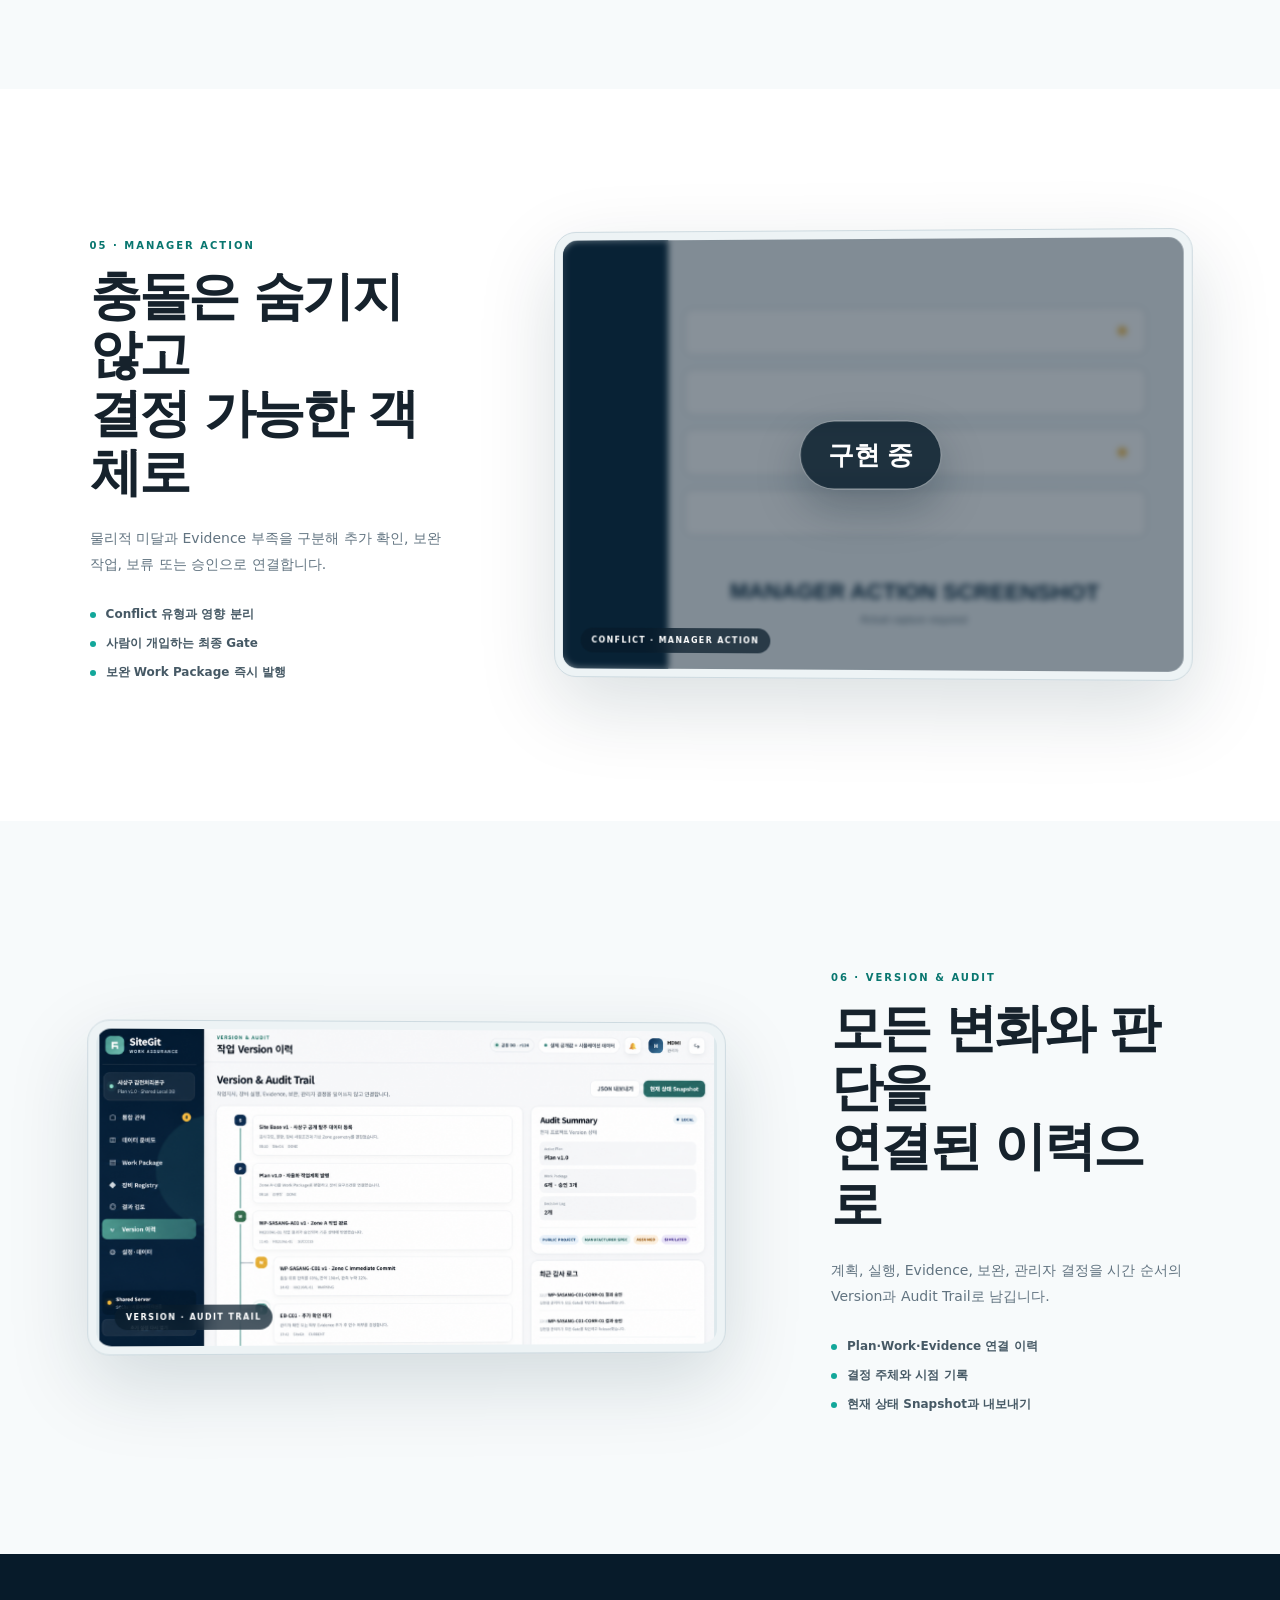
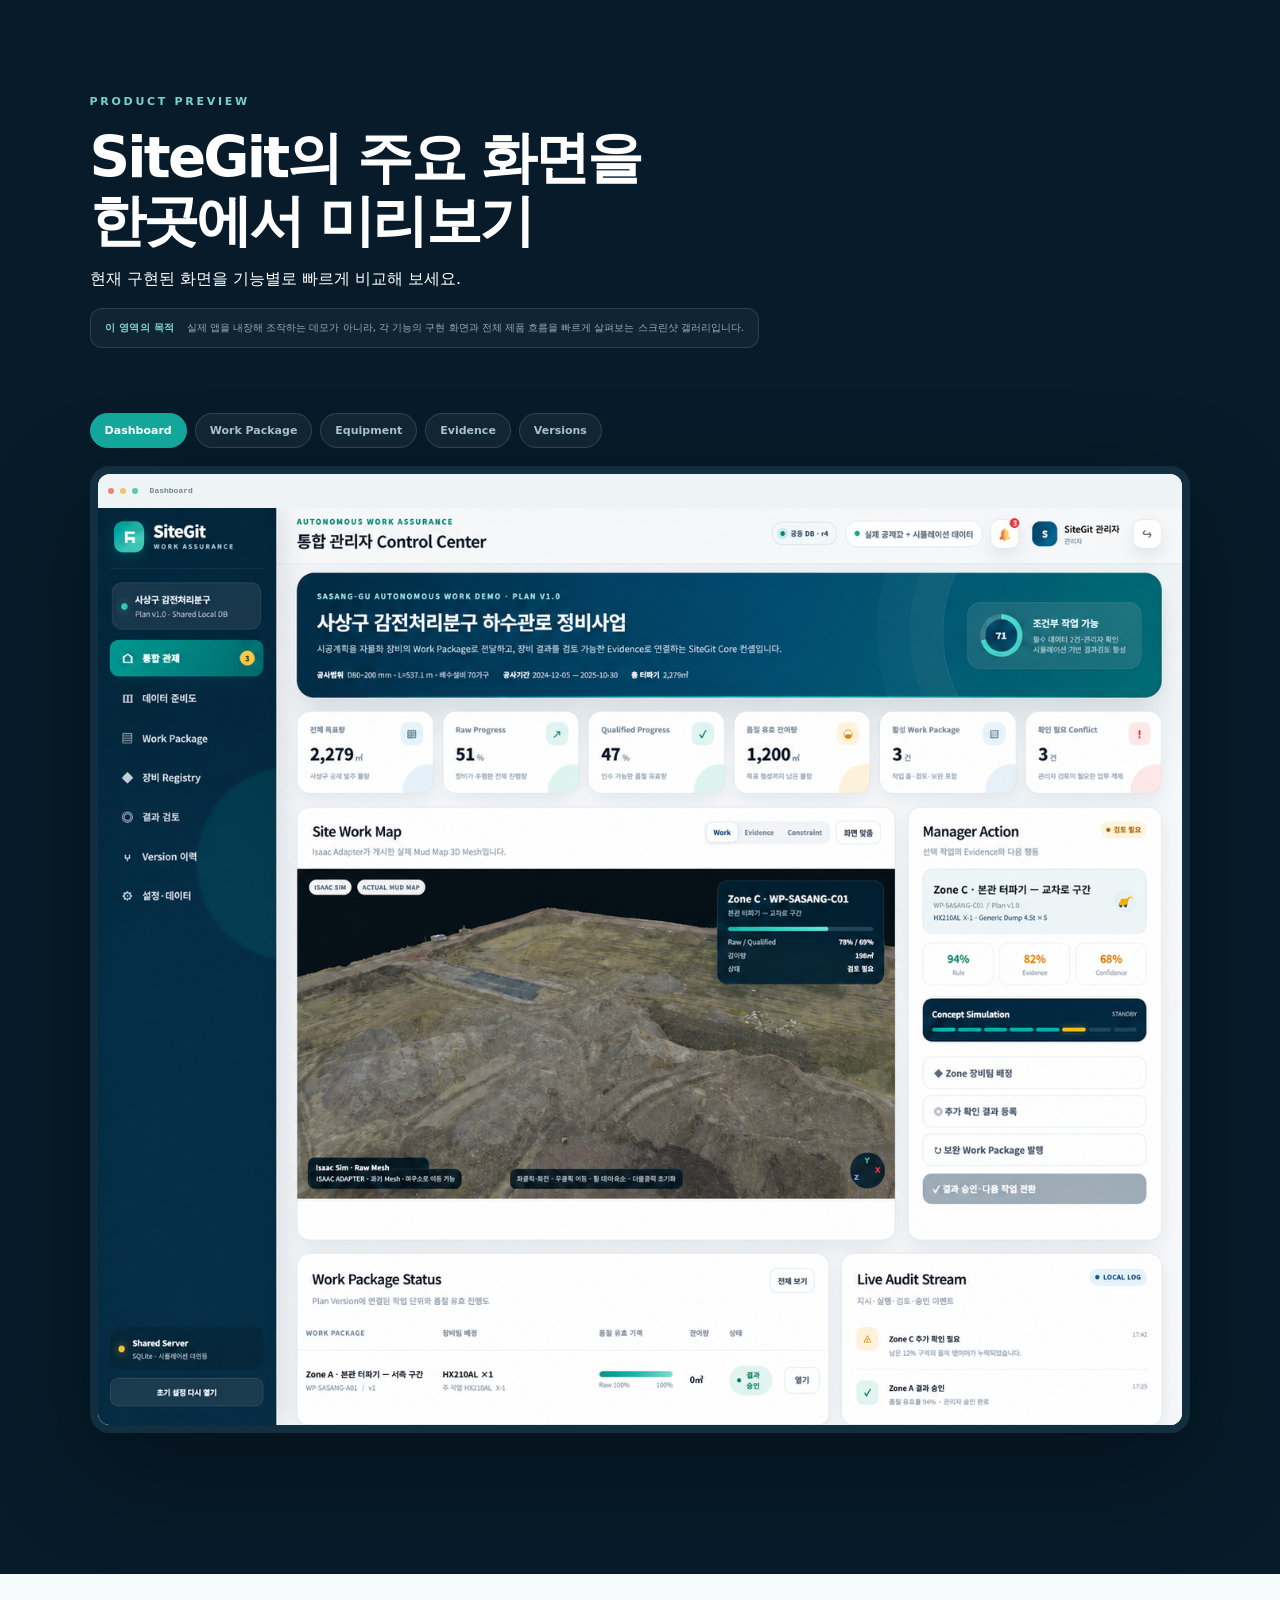
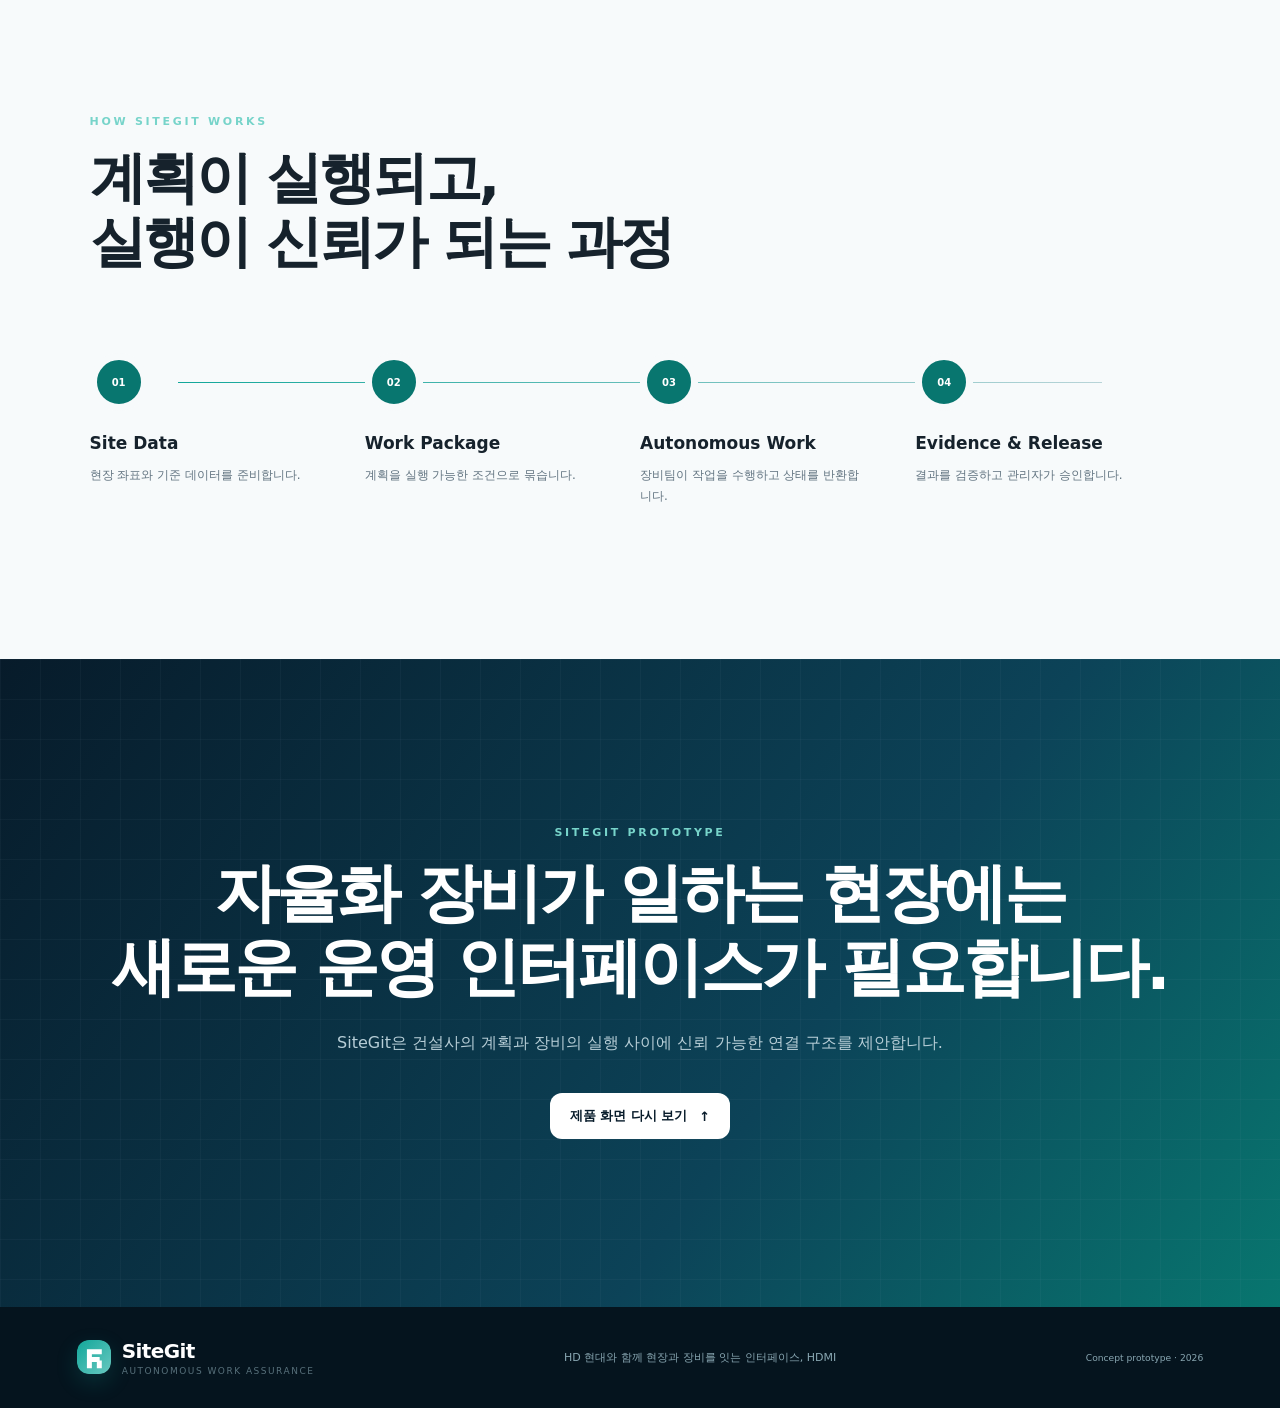
==== commit 55384b54: "feat: expand HDMI branding in landing hero" ====
--- a/landing/index.html
+++ b/landing/index.html
@@ -29,7 +29,10 @@
       <div class="hero-copy reveal">
         <p class="eyebrow">AUTONOMOUS WORK ASSURANCE</p>
         <h1>현장 계획을<br>자율화 장비의 실행으로.</h1>
-        <p class="hero-brand">HD 현대와 함께 현장과 장비를 잇는 인터페이스, <b>HDMI</b></p>
+        <p class="hero-brand">
+          <span>HD 현대와 함께 현장과 장비를 잇는 인터페이스</span>
+          <span class="hero-brand-expansion" aria-label="HD Hyundai Monitoring Interface"><b>HD</b> Hyundai <b>M</b>onitoring <b>I</b>nterface</span>
+        </p>
         <p class="hero-lead">도면과 물량표에서 시작한 계획을 실행 가능한 Work Package로 전환하고,<br>장비의 결과를 검증 가능한 Evidence와 Version으로 연결합니다.</p>
         <div class="hero-actions">
           <a class="button primary" href="#features">핵심 기능 보기 <span>↓</span></a>
--- a/landing/styles.css
+++ b/landing/styles.css
@@ -22,3 +22,6 @@
 .preview-window>img{height:auto;aspect-ratio:auto;object-fit:contain;object-position:center top;background:#eaf0f3}
 @media(max-width:760px){.preview-note{display:block}.preview-note strong{display:block;margin-bottom:4px}}
 .site-header .brand small{margin-top:0;transform:translateY(-2px)}
+.hero-brand>span{display:block}
+.hero-brand-expansion{margin-top:7px;color:#d6e5ea;font-size:clamp(13px,1.05vw,16px);font-weight:650;letter-spacing:.035em}
+.hero-brand-expansion b{color:#77ddd2;font-weight:950;text-shadow:0 0 22px rgba(119,221,210,.2)}
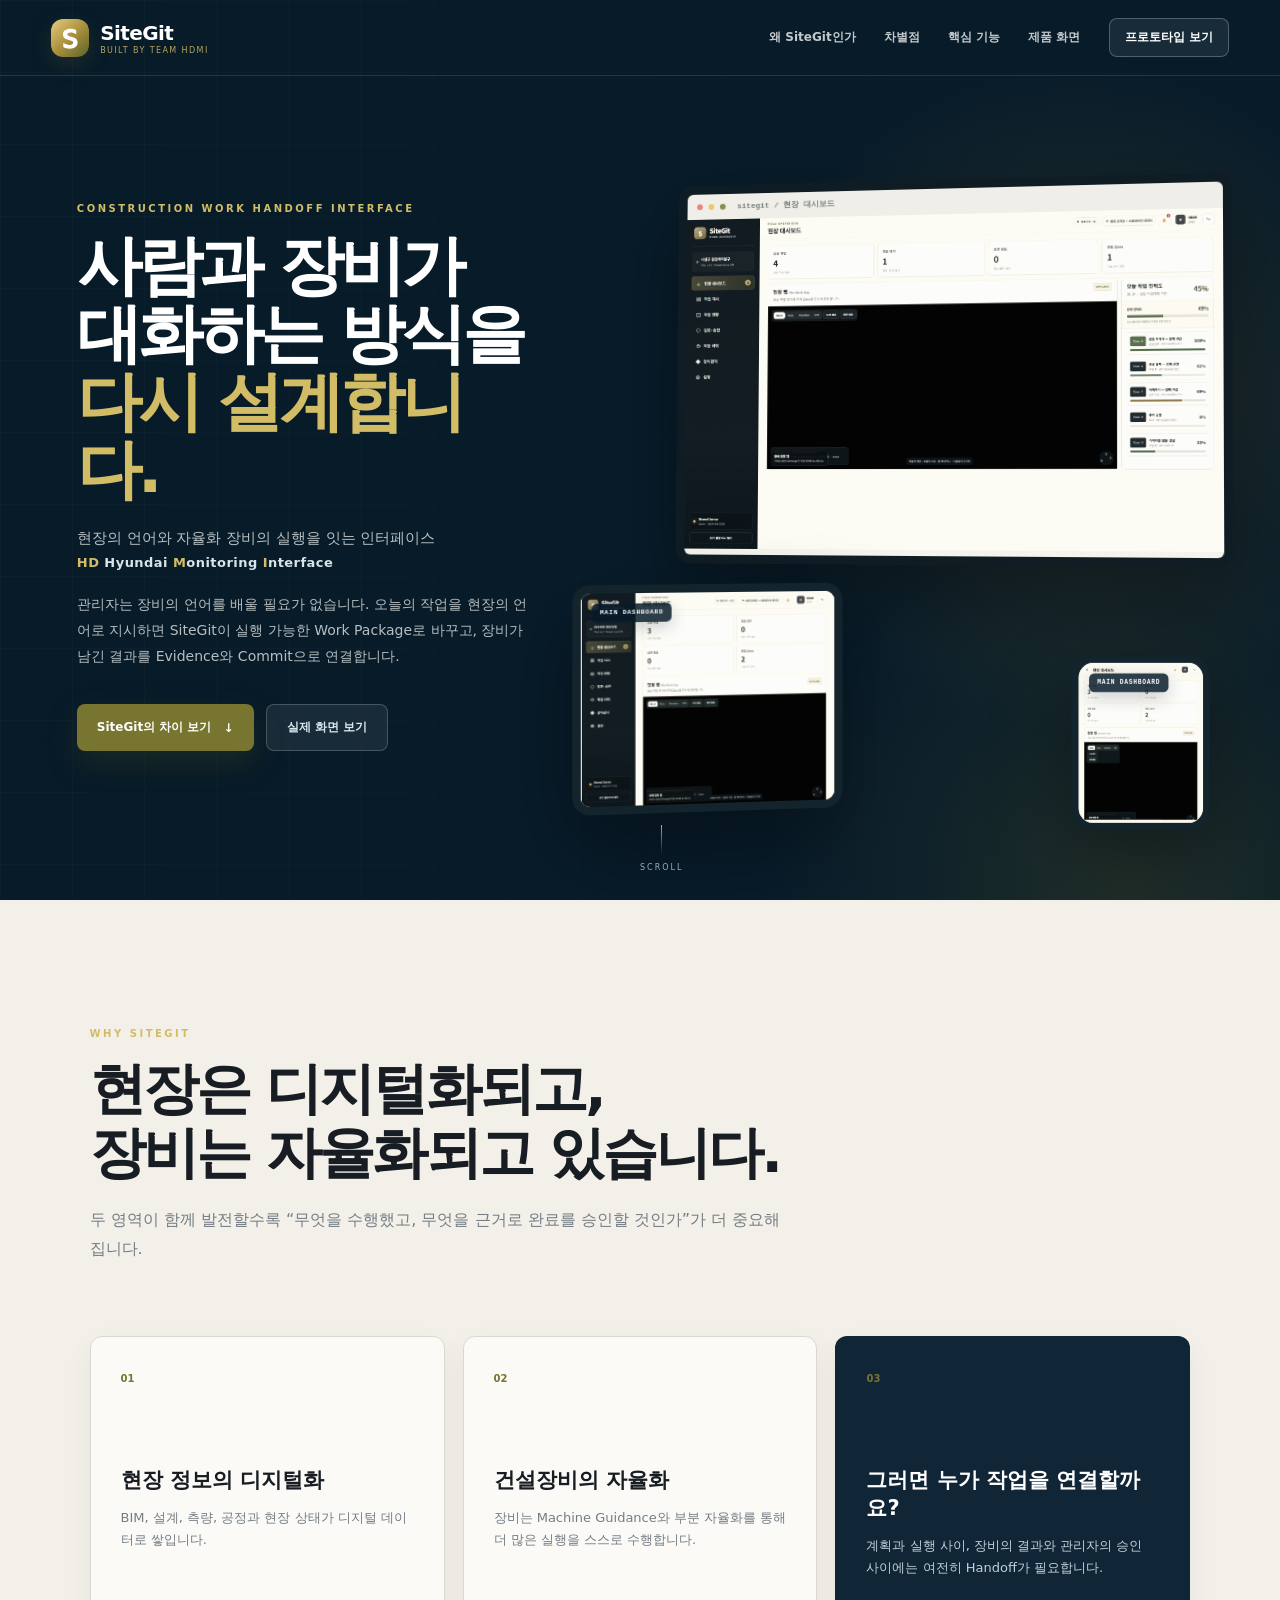
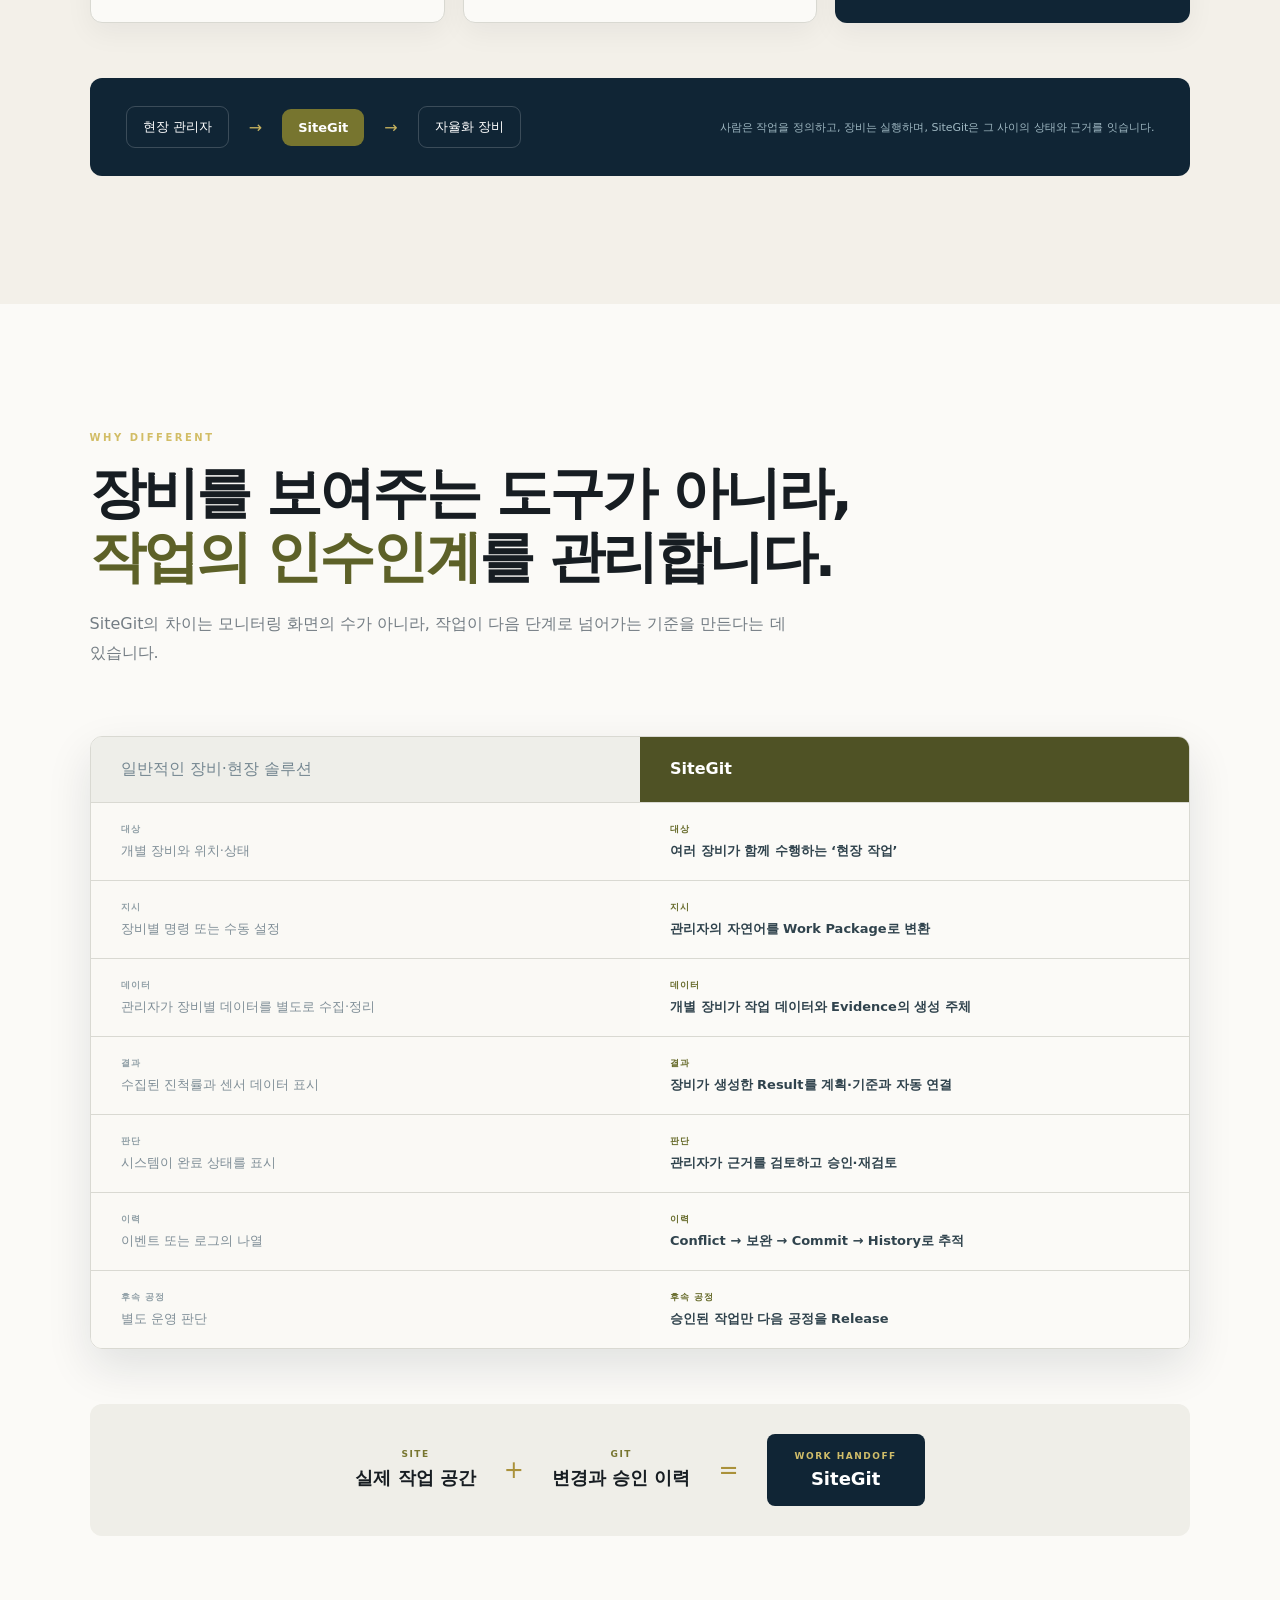
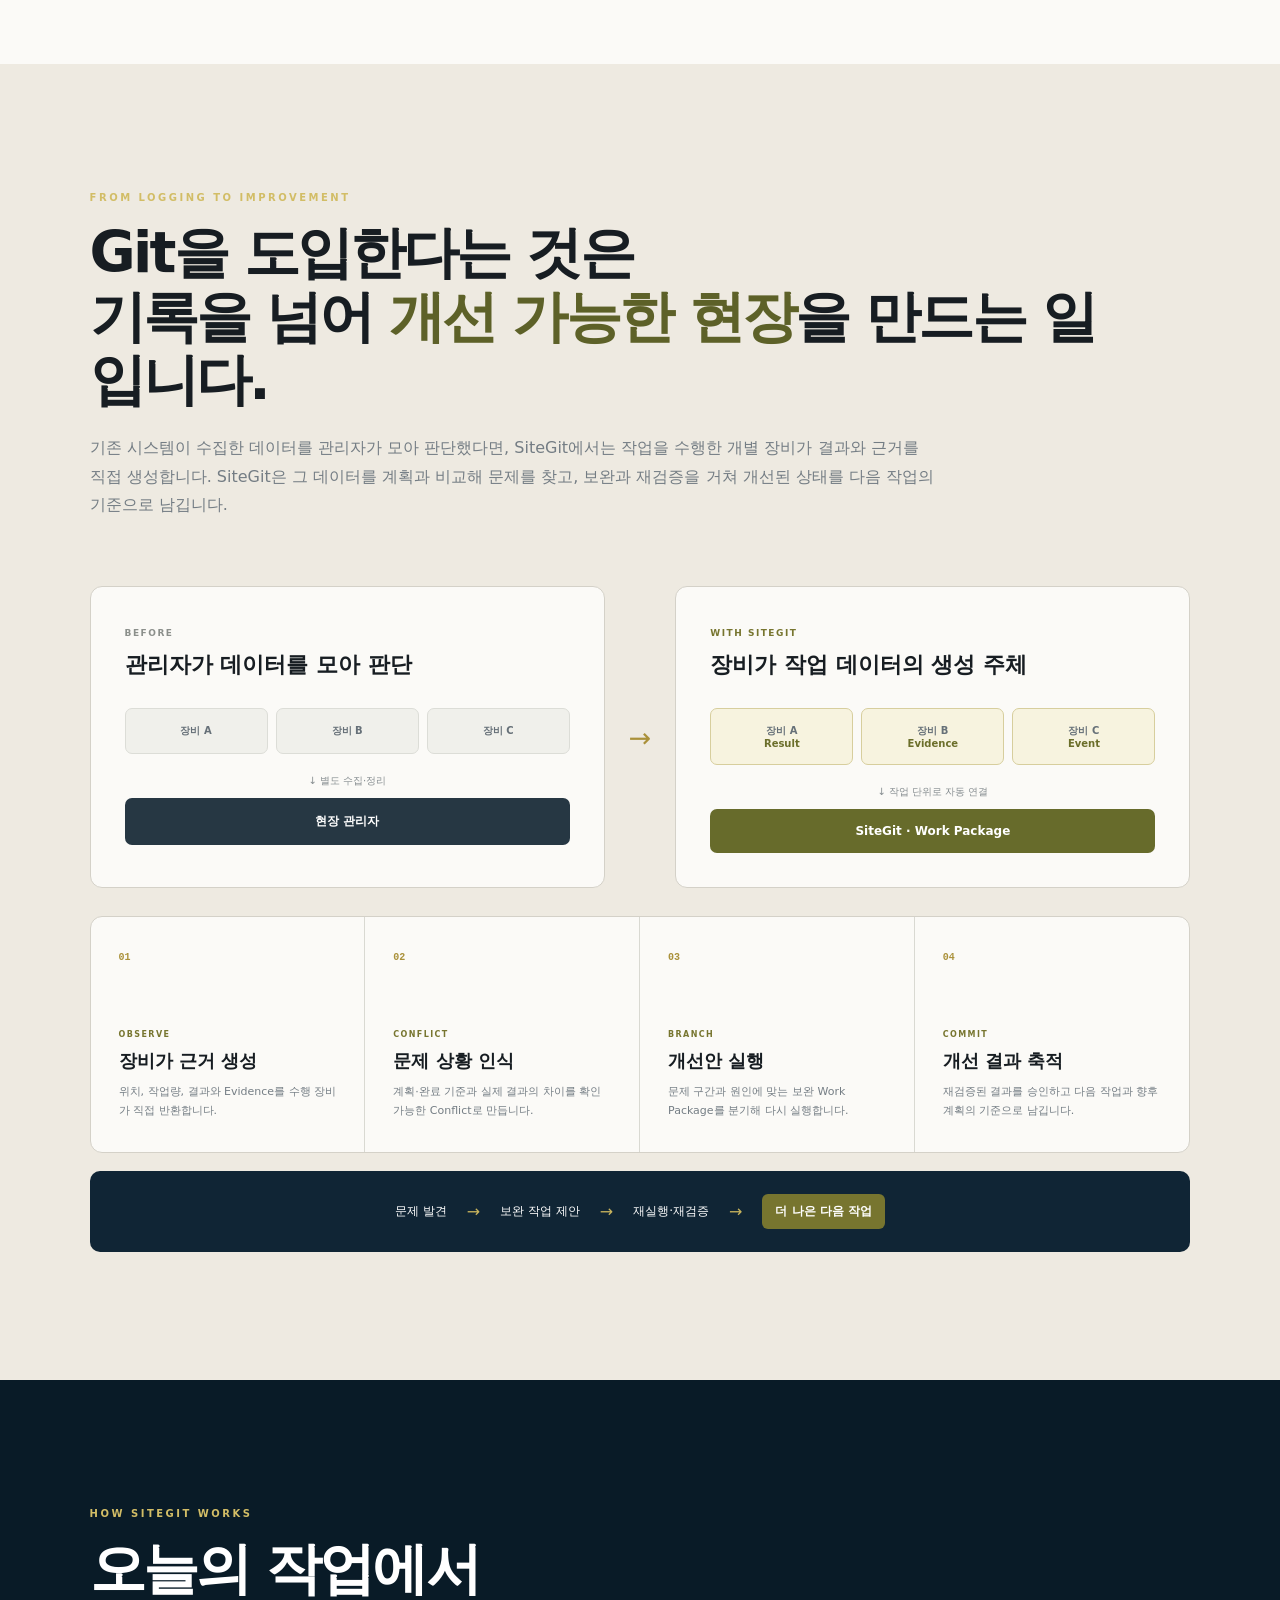
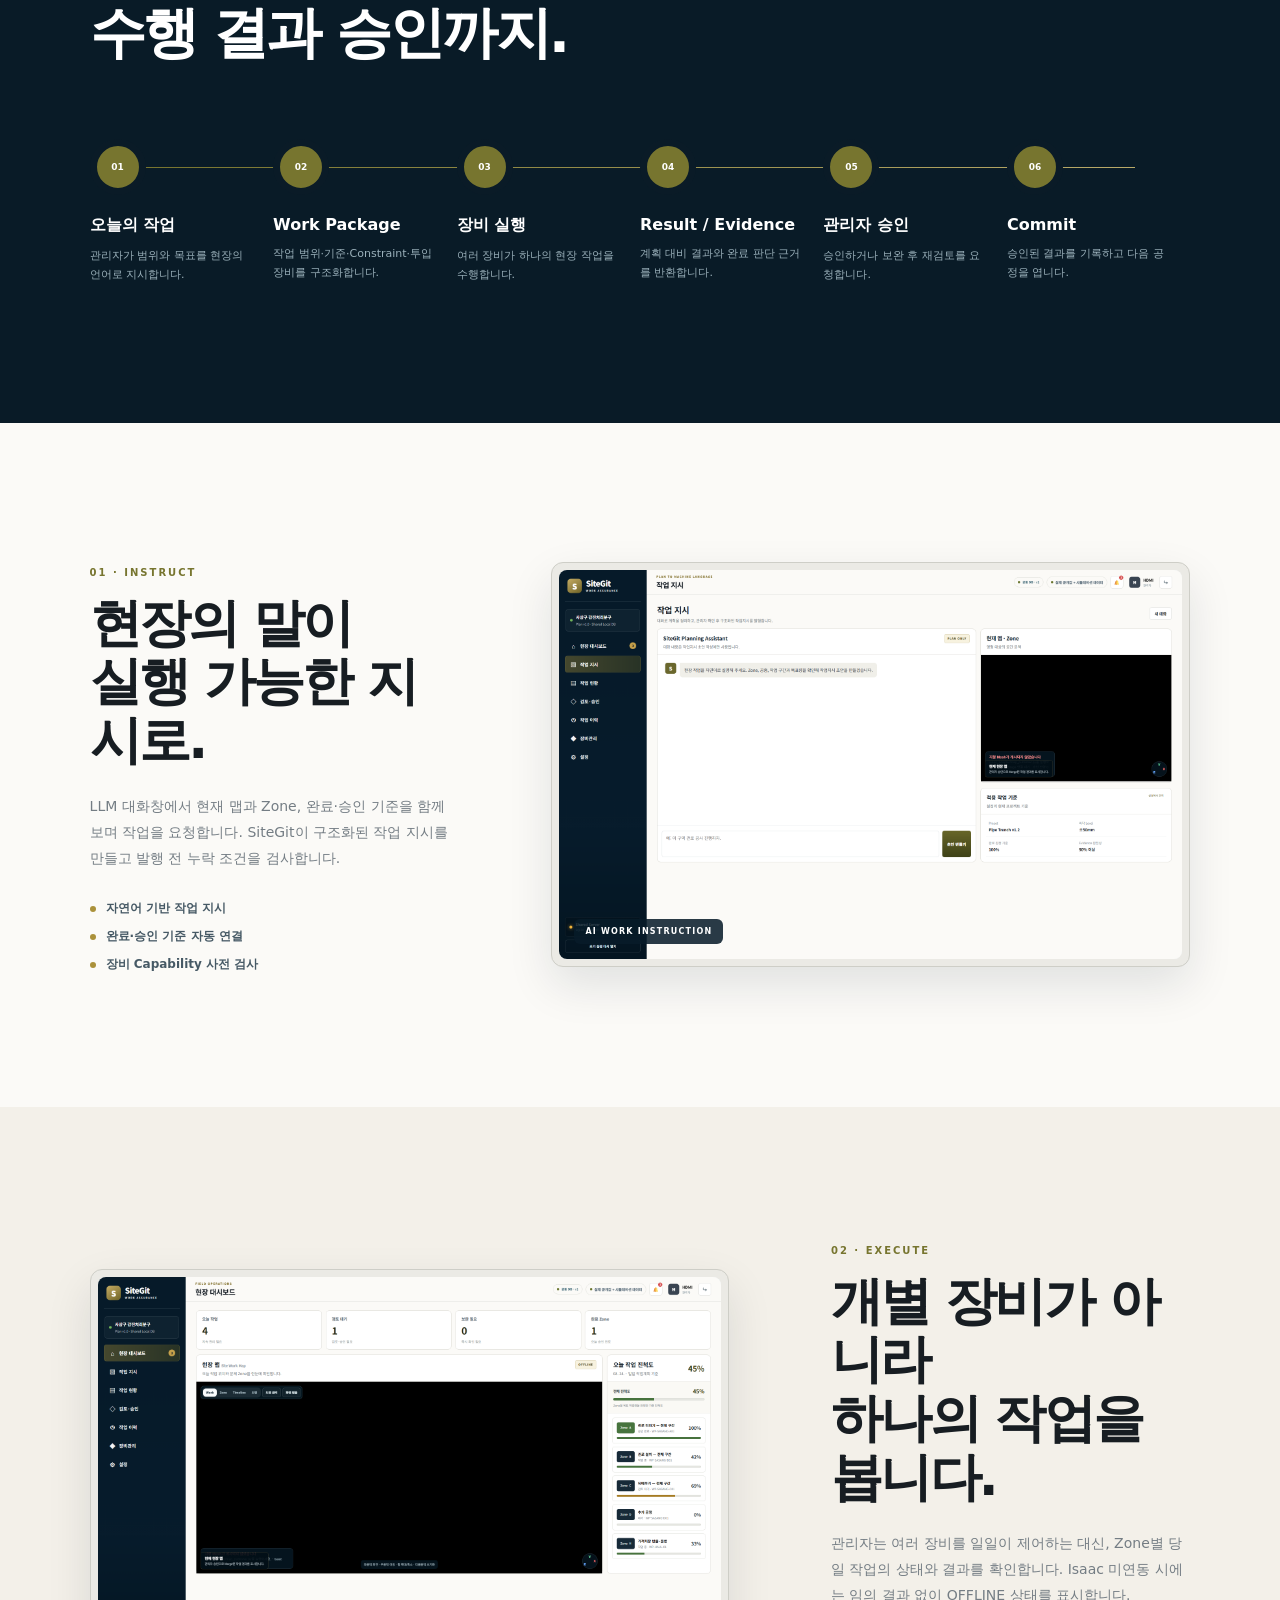
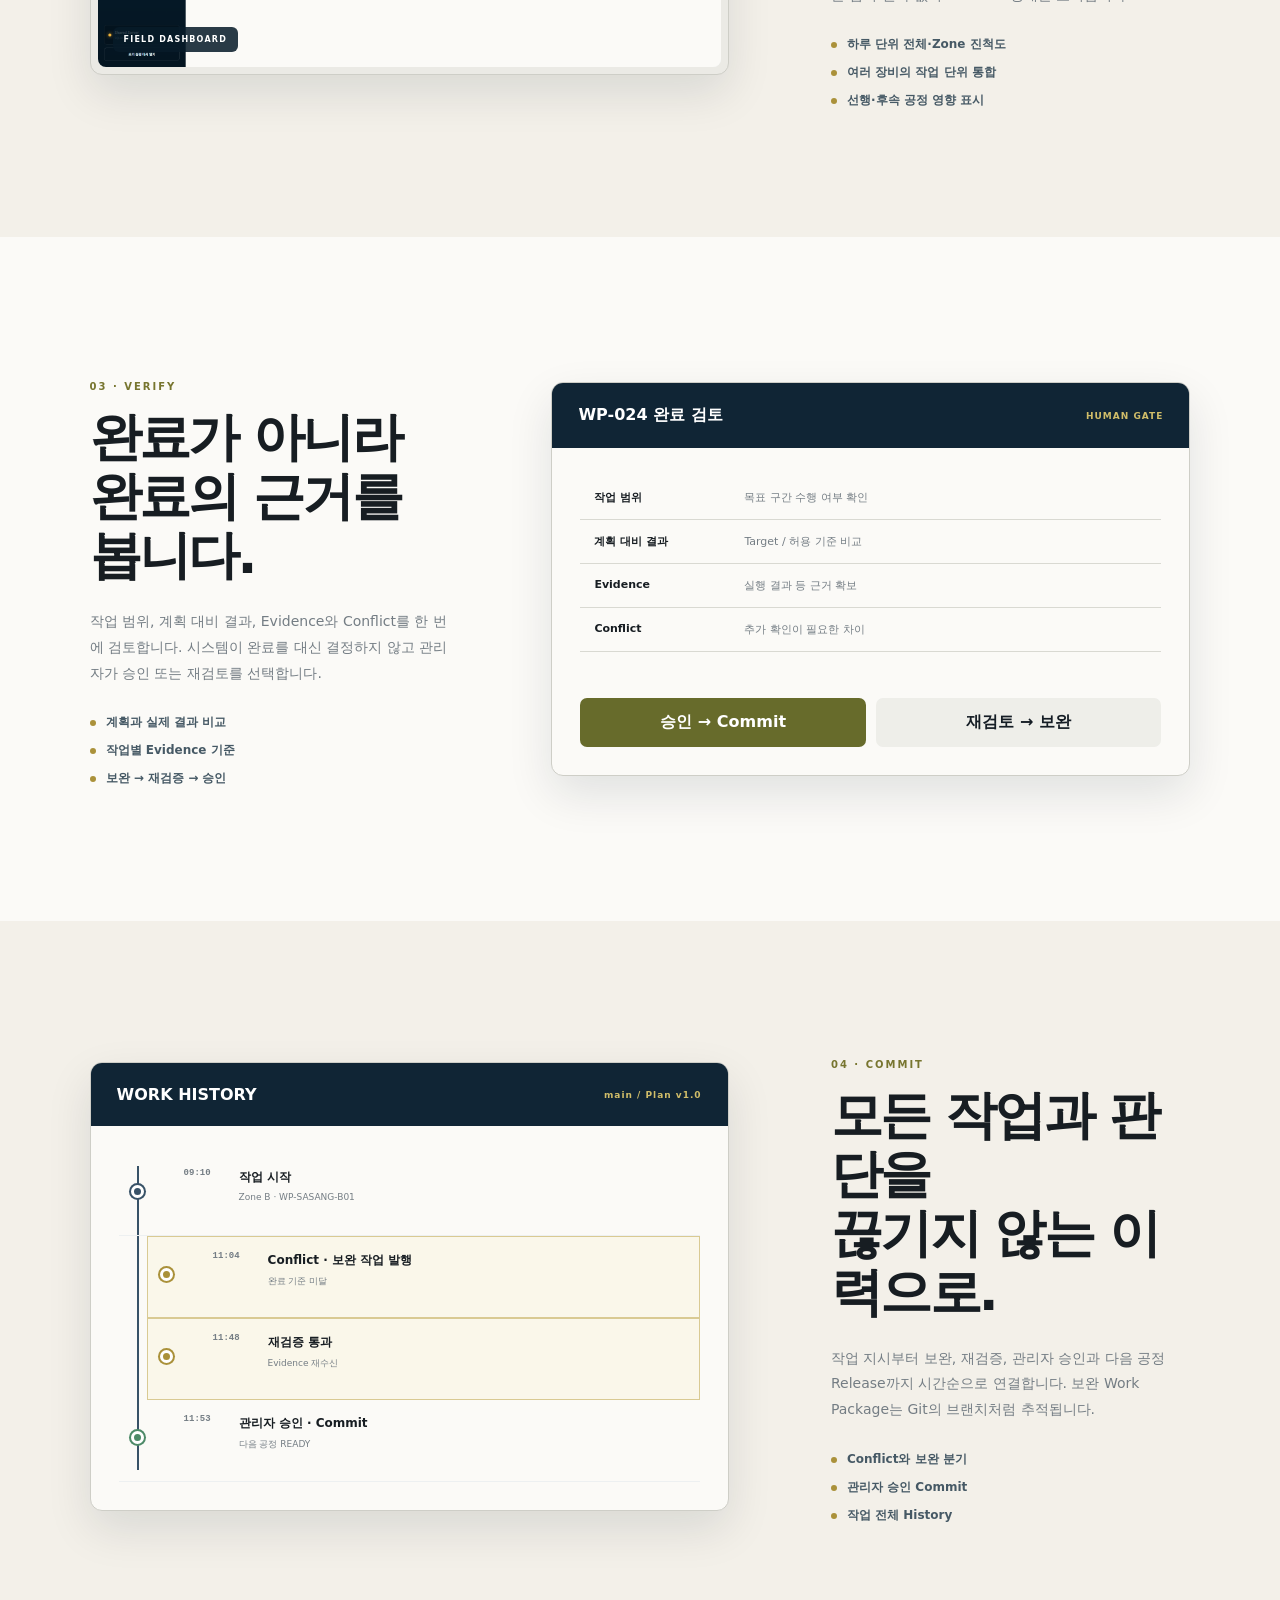
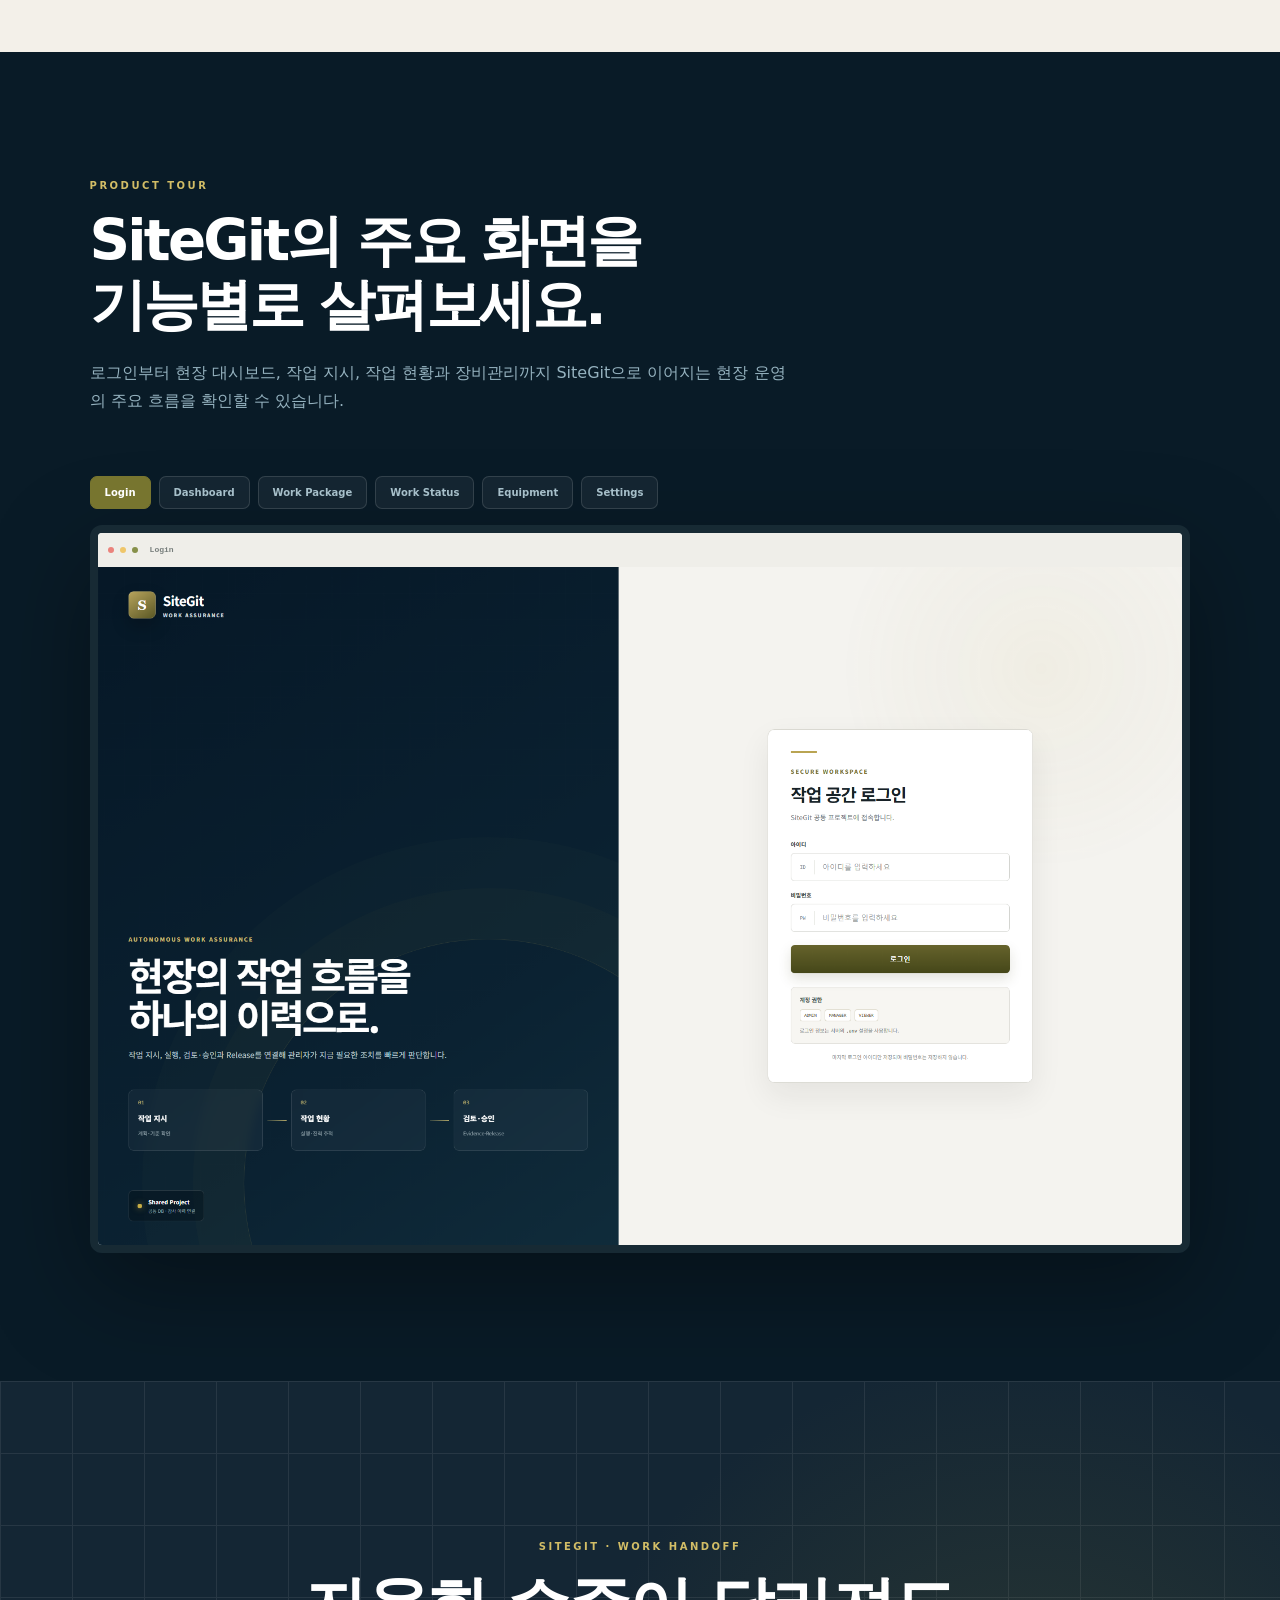
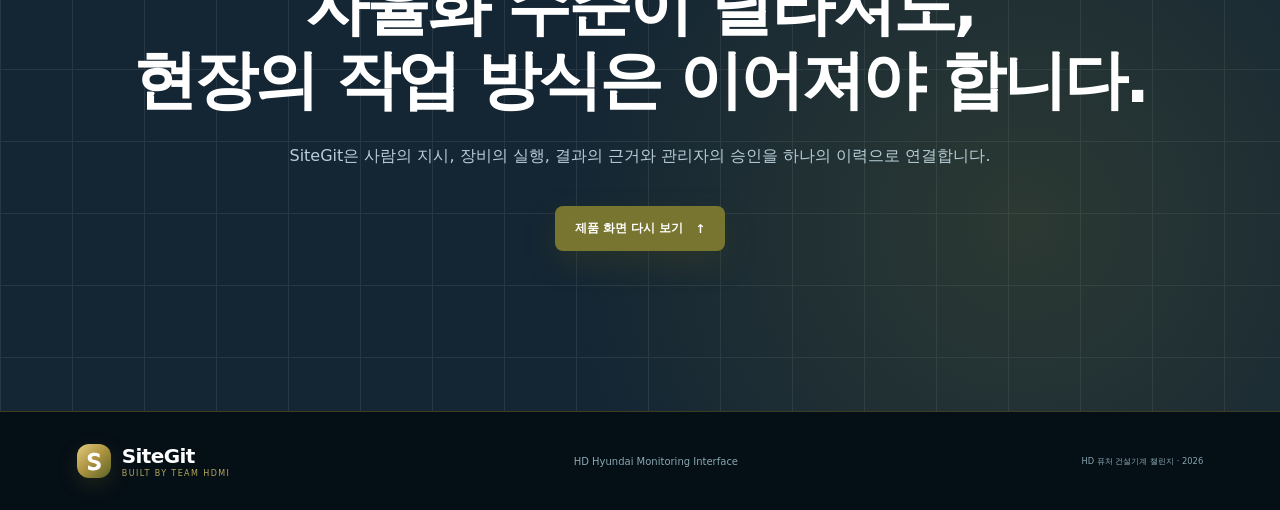
==== commit eec1055e: "홍보 페이지 콘텐츠와 제품 화면 개편" ====
--- a/landing/index.html
+++ b/landing/index.html
@@ -3,127 +3,97 @@
 <head>
   <meta charset="utf-8">
   <meta name="viewport" content="width=device-width, initial-scale=1">
-  <meta name="description" content="SiteGit은 건설사의 현장 계획을 자율화 장비가 실행 가능한 작업 단위로 연결하고, 결과를 Evidence와 Version으로 남기는 운영 인터페이스입니다.">
+  <meta name="description" content="SiteGit은 관리자의 작업 지시를 실행 가능한 Work Package로 바꾸고, 장비 결과를 Evidence와 Commit으로 연결하는 건설 현장 작업 Handoff 인터페이스입니다.">
   <meta name="theme-color" content="#071b2a">
-  <title>SiteGit — 현장 계획을 자율화 장비의 실행으로</title>
-  <link rel="icon" href="assets/icons/sitegit-mark.svg" type="image/svg+xml">
-  <link rel="stylesheet" href="styles.css">
+  <title>SiteGit | 현장의 작업 흐름을 하나의 이력으로</title>
+  <link rel="icon" href="assets/icons/sitegit-mark-gold.svg" type="image/svg+xml">
+  <link rel="stylesheet" href="styles.css?v=3">
 </head>
 <body>
   <a class="skip-link" href="#main">본문 바로가기</a>
   <header class="site-header" data-header>
-    <a class="brand" href="#top" aria-label="SiteGit 처음으로">
-      <img src="assets/icons/sitegit-mark.svg" alt="" width="38" height="38">
-      <span><strong>SiteGit</strong><small>Built by Team HDMI</small></span>
-    </a>
+    <a class="brand" href="#top" aria-label="SiteGit 처음으로"><img src="assets/icons/sitegit-mark-gold.svg" alt="" width="38" height="38"><span><strong>SiteGit</strong><small>Built by Team HDMI</small></span></a>
     <button class="menu-toggle" type="button" aria-expanded="false" aria-controls="primary-nav" data-menu>메뉴</button>
-    <nav id="primary-nav" class="primary-nav" aria-label="주요 메뉴">
-      <a href="#problem">문제</a><a href="#features">핵심 기능</a><a href="#preview">제품 화면</a><a href="#flow">작동 흐름</a>
-      <a class="nav-cta" href="#preview">프로토타입 보기</a>
-    </nav>
+    <nav id="primary-nav" class="primary-nav" aria-label="주요 메뉴"><a href="#problem">왜 SiteGit인가</a><a href="#difference">차별점</a><a href="#features">핵심 기능</a><a href="#preview">제품 화면</a><a class="nav-cta" href="#preview">프로토타입 보기</a></nav>
   </header>
 
   <main id="main">
     <section class="hero" id="top">
       <div class="hero-glow" aria-hidden="true"></div>
       <div class="hero-copy reveal">
-        <p class="eyebrow">AUTONOMOUS WORK ASSURANCE</p>
-        <h1>현장 계획을<br>자율화 장비의 실행으로.</h1>
-        <p class="hero-brand">
-          <span>HD 현대와 함께 현장과 장비를 잇는 인터페이스</span>
-          <span class="hero-brand-expansion" aria-label="HD Hyundai Monitoring Interface"><b>HD</b> Hyundai <b>M</b>onitoring <b>I</b>nterface</span>
-        </p>
-        <p class="hero-lead">도면과 물량표에서 시작한 계획을 실행 가능한 Work Package로 전환하고,<br>장비의 결과를 검증 가능한 Evidence와 Version으로 연결합니다.</p>
-        <div class="hero-actions">
-          <a class="button primary" href="#features">핵심 기능 보기 <span>↓</span></a>
-          <a class="button secondary" href="#preview">실제 화면 보기</a>
-        </div>
+        <p class="eyebrow">CONSTRUCTION WORK HANDOFF INTERFACE</p>
+        <h1>사람과 장비가<br>대화하는 방식을<br><em>다시 설계합니다.</em></h1>
+        <p class="hero-brand"><span>현장의 언어와 자율화 장비의 실행을 잇는 인터페이스</span><span class="hero-brand-expansion"><b>HD</b> Hyundai <b>M</b>onitoring <b>I</b>nterface</span></p>
+        <p class="hero-lead">관리자는 장비의 언어를 배울 필요가 없습니다. 오늘의 작업을 현장의 언어로 지시하면 SiteGit이 실행 가능한 Work Package로 바꾸고, 장비가 남긴 결과를 Evidence와 Commit으로 연결합니다.</p>
+        <div class="hero-actions"><a class="button primary" href="#difference">SiteGit의 차이 보기 <span>↓</span></a><a class="button secondary" href="#preview">실제 화면 보기</a></div>
       </div>
-      <div class="device-stage reveal" data-parallax aria-label="SiteGit 대시보드 미리보기">
-        <div class="device laptop">
-          <div class="device-bar"><i></i><i></i><i></i><span>sitegit / dashboard</span></div>
-          <img src="assets/screenshots/dashboard.png" alt="SiteGit 통합 관리자 대시보드 실제 화면">
-        </div>
-        <div class="device tablet"><img src="assets/screenshots/control-center-tablet.png" alt="SiteGit 통합 관리자 태블릿 화면"></div>
-        <div class="device phone"><img src="assets/screenshots/control-center-mobile.png" alt="SiteGit 통합 관리자 모바일 화면"></div>
+      <div class="device-stage reveal" data-parallax aria-label="SiteGit 다양한 화면 미리보기">
+        <div class="device laptop"><div class="device-bar"><i></i><i></i><i></i><span>sitegit / 현장 대시보드</span></div><img src="assets/screenshots/ui-dashboard.png" alt="최신 SiteGit 현장 대시보드"></div>
+        <div class="device tablet"><span class="device-label">MAIN DASHBOARD</span><img src="assets/screenshots/ui-dashboard-tablet.png" alt="태블릿에서 보는 최신 SiteGit 메인 대시보드"></div>
+        <div class="device phone"><span class="device-label">MAIN DASHBOARD</span><img src="assets/screenshots/ui-dashboard-mobile.png" alt="휴대폰에서 보는 최신 SiteGit 메인 대시보드"></div>
       </div>
-      <a class="scroll-cue" href="#problem" aria-label="문제 섹션으로 이동"><span></span>SCROLL</a>
+      <a class="scroll-cue" href="#problem" aria-label="다음 섹션으로 이동"><span></span>SCROLL</a>
     </section>
 
     <section class="section problem" id="problem">
-      <div class="section-intro reveal">
-        <p class="eyebrow">THE DISCONNECTED SITE</p>
-        <h2>계획은 문서에, 실행은 장비에,<br>검증은 사람의 기억에 남아 있습니다.</h2>
-        <p>SiteGit은 흩어진 세 흐름을 하나의 운영 맥락으로 연결합니다.</p>
-      </div>
-      <div class="problem-flow reveal">
-        <article><span>01</span><i class="flow-icon plan-icon" aria-hidden="true"></i><h3>계획의 단절</h3><p>도면과 공정표가 장비가 이해하는 작업 단위로 이어지지 않습니다.</p></article>
-        <div class="flow-line" aria-hidden="true"></div>
-        <article><span>02</span><i class="flow-icon machine-icon" aria-hidden="true"></i><h3>실행의 불확실성</h3><p>어떤 조건으로 무엇을 수행했는지 공통된 기준이 부족합니다.</p></article>
-        <div class="flow-line" aria-hidden="true"></div>
-        <article><span>03</span><i class="flow-icon check-icon" aria-hidden="true"></i><h3>검증의 공백</h3><p>결과 데이터와 관리자 판단이 한 이력으로 남지 않습니다.</p></article>
-      </div>
-      <div class="value-statement reveal"><span>SiteGit</span><strong>Plan → Execute → Evidence → Release</strong><p>계획부터 승인까지, 자율화 작업의 신뢰 가능한 연결 구조</p></div>
+      <div class="section-intro reveal"><p class="eyebrow">WHY SITEGIT</p><h2>현장은 디지털화되고,<br>장비는 자율화되고 있습니다.</h2><p>두 영역이 함께 발전할수록 “무엇을 수행했고, 무엇을 근거로 완료를 승인할 것인가”가 더 중요해집니다.</p></div>
+      <div class="change-grid reveal"><article><span>01</span><h3>현장 정보의 디지털화</h3><p>BIM, 설계, 측량, 공정과 현장 상태가 디지털 데이터로 쌓입니다.</p></article><article><span>02</span><h3>건설장비의 자율화</h3><p>장비는 Machine Guidance와 부분 자율화를 통해 더 많은 실행을 스스로 수행합니다.</p></article><article class="question"><span>03</span><h3>그러면 누가 작업을 연결할까요?</h3><p>계획과 실행 사이, 장비의 결과와 관리자의 승인 사이에는 여전히 Handoff가 필요합니다.</p></article></div>
+      <div class="handoff-line reveal"><span>현장 관리자</span><i>→</i><strong>SiteGit</strong><i>→</i><span>자율화 장비</span><p>사람은 작업을 정의하고, 장비는 실행하며, SiteGit은 그 사이의 상태와 근거를 잇습니다.</p></div>
     </section>
 
-    <section class="features" id="features" aria-label="핵심 기능">
-      <article class="feature section reveal">
-        <div class="feature-copy"><p class="feature-no">01 · PLAN COMPILER</p><h2>현장 계획을<br>작업 단위로 컴파일</h2><p>구역, 목표 물량, 허용오차, 장비 역할을 하나의 Work Package로 묶어 실행 조건을 명확히 전달합니다.</p><ul><li>구역별 작업 목표와 제약조건</li><li>주 작업·상차·운반 장비 배정</li><li>Plan Version 기반 변경 추적</li></ul></div>
-        <figure class="screen-frame plan-screen"><img src="assets/screenshots/plan-compiler.png" alt="SiteGit Work Package Compiler 실제 화면" loading="lazy"><figcaption>WORK PACKAGE · PLAN V1.0</figcaption></figure>
-      </article>
-      <article class="feature section reverse reveal">
-        <div class="feature-copy"><p class="feature-no">02 · EQUIPMENT REGISTRY</p><h2>제원과 Capability로<br>장비를 정확히 연결</h2><p>제조사 공개 제원과 프로젝트 요구조건을 분리해 관리하고, 작업에 맞는 장비 조합을 빠르게 확인합니다.</p><ul><li>실제 장비 제원 기반 Registry</li><li>작업 유형별 Capability Matrix</li><li>장비팀 역할·수량 연결</li></ul></div>
-        <figure class="screen-frame full-screen"><img src="assets/screenshots/equipment-registry.png" alt="SiteGit Equipment Registry 실제 화면" loading="lazy"><figcaption>EQUIPMENT · CAPABILITY</figcaption></figure>
-      </article>
-      <article class="feature section reveal">
-        <div class="feature-copy"><p class="feature-no">03 · LIVE EXECUTION</p><h2>현장의 실행 상태를<br>하나의 화면에서</h2><p>구역별 진행률, 장비 상태, 잔여 물량과 위험 신호를 지도 중심 대시보드에서 동시에 파악합니다.</p><ul><li>공간 기반 Zone 모니터링</li><li>Raw / Qualified 진척도 구분</li><li>관리자 Command와 상태 신호</li></ul></div>
-        <figure class="screen-frame emphasis"><img src="assets/screenshots/dashboard.png" alt="SiteGit 통합 관리자 실행 모니터링 화면" loading="lazy"><figcaption>DASHBOARD · EXECUTION</figcaption></figure>
-      </article>
-      <article class="feature section reverse reveal">
-        <div class="feature-copy"><p class="feature-no">04 · EVIDENCE GATE</p><h2>장비의 결과를<br>믿을 근거로 전환</h2><p>계획 대비 결과, 관측 범위, 신뢰도와 추가 확인 기록을 하나의 Evidence Bundle로 구성합니다.</p><ul><li>Plan / Before / After 비교</li><li>Evidence 완전성과 관측 신뢰도</li><li>자동 Release Gate 계산</li></ul></div>
-        <figure class="screen-frame full-screen"><img src="assets/screenshots/evidence-acceptance.png" alt="SiteGit Evidence와 Acceptance Gate 실제 화면" loading="lazy"><figcaption>EVIDENCE · ACCEPTANCE</figcaption></figure>
-      </article>
-      <article class="feature section reveal">
-        <div class="feature-copy"><p class="feature-no">05 · MANAGER ACTION</p><h2>충돌은 숨기지 않고<br>결정 가능한 객체로</h2><p>물리적 미달과 Evidence 부족을 구분해 추가 확인, 보완 작업, 보류 또는 승인으로 연결합니다.</p><ul><li>Conflict 유형과 영향 분리</li><li>사람이 개입하는 최종 Gate</li><li>보완 Work Package 즉시 발행</li></ul></div>
-        <figure class="screen-frame crop-focus coming-soon"><img src="assets/screenshots/readiness.svg" alt="Manager Action 기능 구현 중 자리표시자" loading="lazy"><span class="coming-soon-label">구현 중</span><figcaption>CONFLICT · MANAGER ACTION</figcaption></figure>
-      </article>
-      <article class="feature section reverse reveal">
-        <div class="feature-copy"><p class="feature-no">06 · VERSION & AUDIT</p><h2>모든 변화와 판단을<br>연결된 이력으로</h2><p>계획, 실행, Evidence, 보완, 관리자 결정을 시간 순서의 Version과 Audit Trail로 남깁니다.</p><ul><li>Plan·Work·Evidence 연결 이력</li><li>결정 주체와 시점 기록</li><li>현재 상태 Snapshot과 내보내기</li></ul></div>
-        <figure class="screen-frame full-screen"><img src="assets/screenshots/version-audit.png" alt="SiteGit Version과 Audit Trail 실제 화면" loading="lazy"><figcaption>VERSION · AUDIT TRAIL</figcaption></figure>
-      </article>
+    <section class="section difference" id="difference">
+      <div class="section-intro reveal"><p class="eyebrow">WHY DIFFERENT</p><h2>장비를 보여주는 도구가 아니라,<br><em>작업의 인수인계</em>를 관리합니다.</h2><p>SiteGit의 차이는 모니터링 화면의 수가 아니라, 작업이 다음 단계로 넘어가는 기준을 만든다는 데 있습니다.</p></div>
+      <div class="comparison reveal">
+        <div class="comparison-head"><span>일반적인 장비·현장 솔루션</span><strong>SiteGit</strong></div>
+        <div class="comparison-row"><span><b>대상</b> 개별 장비와 위치·상태</span><strong><b>대상</b> 여러 장비가 함께 수행하는 ‘현장 작업’</strong></div>
+        <div class="comparison-row"><span><b>지시</b> 장비별 명령 또는 수동 설정</span><strong><b>지시</b> 관리자의 자연어를 Work Package로 변환</strong></div>
+        <div class="comparison-row"><span><b>데이터</b> 관리자가 장비별 데이터를 별도로 수집·정리</span><strong><b>데이터</b> 개별 장비가 작업 데이터와 Evidence의 생성 주체</strong></div>
+        <div class="comparison-row"><span><b>결과</b> 수집된 진척률과 센서 데이터 표시</span><strong><b>결과</b> 장비가 생성한 Result를 계획·기준과 자동 연결</strong></div>
+        <div class="comparison-row"><span><b>판단</b> 시스템이 완료 상태를 표시</span><strong><b>판단</b> 관리자가 근거를 검토하고 승인·재검토</strong></div>
+        <div class="comparison-row"><span><b>이력</b> 이벤트 또는 로그의 나열</span><strong><b>이력</b> Conflict → 보완 → Commit → History로 추적</strong></div>
+        <div class="comparison-row"><span><b>후속 공정</b> 별도 운영 판단</span><strong><b>후속 공정</b> 승인된 작업만 다음 공정을 Release</strong></div>
+      </div>
+      <div class="difference-summary reveal"><div><small>SITE</small><strong>실제 작업 공간</strong></div><i>+</i><div><small>GIT</small><strong>변경과 승인 이력</strong></div><i>=</i><div class="sitegit"><small>WORK HANDOFF</small><strong>SiteGit</strong></div></div>
+    </section>
+
+    <section class="section git-impact" id="git-impact">
+      <div class="section-intro reveal"><p class="eyebrow">FROM LOGGING TO IMPROVEMENT</p><h2>Git을 도입한다는 것은<br>기록을 넘어 <em>개선 가능한 현장</em>을 만드는 일입니다.</h2><p>기존 시스템이 수집한 데이터를 관리자가 모아 판단했다면, SiteGit에서는 작업을 수행한 개별 장비가 결과와 근거를 직접 생성합니다. SiteGit은 그 데이터를 계획과 비교해 문제를 찾고, 보완과 재검증을 거쳐 개선된 상태를 다음 작업의 기준으로 남깁니다.</p></div>
+      <div class="data-origin reveal">
+        <div class="legacy-origin"><small>BEFORE</small><h3>관리자가 데이터를 모아 판단</h3><div><span>장비 A</span><span>장비 B</span><span>장비 C</span></div><i>↓ 별도 수집·정리</i><strong>현장 관리자</strong></div>
+        <div class="origin-arrow" aria-hidden="true">→</div>
+        <div class="sitegit-origin"><small>WITH SITEGIT</small><h3>장비가 작업 데이터의 생성 주체</h3><div><span>장비 A<br><b>Result</b></span><span>장비 B<br><b>Evidence</b></span><span>장비 C<br><b>Event</b></span></div><i>↓ 작업 단위로 자동 연결</i><strong>SiteGit · Work Package</strong></div>
+      </div>
+      <ol class="improvement-loop reveal">
+        <li><span>01</span><div><small>OBSERVE</small><h3>장비가 근거 생성</h3><p>위치, 작업량, 결과와 Evidence를 수행 장비가 직접 반환합니다.</p></div></li>
+        <li><span>02</span><div><small>CONFLICT</small><h3>문제 상황 인식</h3><p>계획·완료 기준과 실제 결과의 차이를 확인 가능한 Conflict로 만듭니다.</p></div></li>
+        <li><span>03</span><div><small>BRANCH</small><h3>개선안 실행</h3><p>문제 구간과 원인에 맞는 보완 Work Package를 분기해 다시 실행합니다.</p></div></li>
+        <li><span>04</span><div><small>COMMIT</small><h3>개선 결과 축적</h3><p>재검증된 결과를 승인하고 다음 작업과 향후 계획의 기준으로 남깁니다.</p></div></li>
+      </ol>
+      <div class="impact-statement reveal"><span>문제 발견</span><i>→</i><span>보완 작업 제안</span><i>→</i><span>재실행·재검증</span><i>→</i><strong>더 나은 다음 작업</strong></div>
+    </section>
+
+    <section class="section flow" id="flow">
+      <div class="section-intro reveal"><p class="eyebrow">HOW SITEGIT WORKS</p><h2>오늘의 작업에서<br>수행 결과 승인까지.</h2></div>
+      <ol class="timeline reveal"><li><span>01</span><h3>오늘의 작업</h3><p>관리자가 범위와 목표를 현장의 언어로 지시합니다.</p></li><li><span>02</span><h3>Work Package</h3><p>작업 범위·기준·Constraint·투입 장비를 구조화합니다.</p></li><li><span>03</span><h3>장비 실행</h3><p>여러 장비가 하나의 현장 작업을 수행합니다.</p></li><li><span>04</span><h3>Result / Evidence</h3><p>계획 대비 결과와 완료 판단 근거를 반환합니다.</p></li><li><span>05</span><h3>관리자 승인</h3><p>승인하거나 보완 후 재검토를 요청합니다.</p></li><li><span>06</span><h3>Commit</h3><p>승인된 결과를 기록하고 다음 공정을 엽니다.</p></li></ol>
+    </section>
+
+    <section class="features" id="features">
+      <article class="feature section reveal"><div class="feature-copy"><p class="feature-no">01 · INSTRUCT</p><h2>현장의 말이<br>실행 가능한 지시로.</h2><p>LLM 대화창에서 현재 맵과 Zone, 완료·승인 기준을 함께 보며 작업을 요청합니다. SiteGit이 구조화된 작업 지시를 만들고 발행 전 누락 조건을 검사합니다.</p><ul><li>자연어 기반 작업 지시</li><li>완료·승인 기준 자동 연결</li><li>장비 Capability 사전 검사</li></ul></div><figure class="screen-frame"><img src="assets/screenshots/ui-work-instruction.png" alt="SiteGit AI 작업 지시 화면" loading="lazy"><figcaption>AI WORK INSTRUCTION</figcaption></figure></article>
+      <article class="feature section reverse reveal"><div class="feature-copy"><p class="feature-no">02 · EXECUTE</p><h2>개별 장비가 아니라<br>하나의 작업을 봅니다.</h2><p>관리자는 여러 장비를 일일이 제어하는 대신, Zone별 당일 작업의 상태와 결과를 확인합니다. Isaac 미연동 시에는 임의 결과 없이 OFFLINE 상태를 표시합니다.</p><ul><li>하루 단위 전체·Zone 진척도</li><li>여러 장비의 작업 단위 통합</li><li>선행·후속 공정 영향 표시</li></ul></div><figure class="screen-frame"><img src="assets/screenshots/ui-dashboard.png" alt="SiteGit 현장 대시보드" loading="lazy"><figcaption>FIELD DASHBOARD</figcaption></figure></article>
+      <article class="feature section reveal"><div class="feature-copy"><p class="feature-no">03 · VERIFY</p><h2>완료가 아니라<br>완료의 근거를 봅니다.</h2><p>작업 범위, 계획 대비 결과, Evidence와 Conflict를 한 번에 검토합니다. 시스템이 완료를 대신 결정하지 않고 관리자가 승인 또는 재검토를 선택합니다.</p><ul><li>계획과 실제 결과 비교</li><li>작업별 Evidence 기준</li><li>보완 → 재검증 → 승인</li></ul></div><div class="evidence-graphic"><div class="evidence-head"><span>WP-024 완료 검토</span><b>HUMAN GATE</b></div><dl><dt>작업 범위</dt><dd>목표 구간 수행 여부 확인</dd><dt>계획 대비 결과</dt><dd>Target / 허용 기준 비교</dd><dt>Evidence</dt><dd>실행 결과 등 근거 확보</dd><dt>Conflict</dt><dd>추가 확인이 필요한 차이</dd></dl><div><button>승인 → Commit</button><button>재검토 → 보완</button></div></div></article>
+      <article class="feature section reverse reveal"><div class="feature-copy"><p class="feature-no">04 · COMMIT</p><h2>모든 작업과 판단을<br>끊기지 않는 이력으로.</h2><p>작업 지시부터 보완, 재검증, 관리자 승인과 다음 공정 Release까지 시간순으로 연결합니다. 보완 Work Package는 Git의 브랜치처럼 추적됩니다.</p><ul><li>Conflict와 보완 분기</li><li>관리자 승인 Commit</li><li>작업 전체 History</li></ul></div><div class="history-graphic"><div class="history-head"><span>WORK HISTORY</span><b>main / Plan v1.0</b></div><ol><li><i></i><time>09:10</time><p><strong>작업 시작</strong><small>Zone B · WP-SASANG-B01</small></p></li><li class="branch"><i></i><time>11:04</time><p><strong>Conflict · 보완 작업 발행</strong><small>완료 기준 미달</small></p></li><li class="branch"><i></i><time>11:48</time><p><strong>재검증 통과</strong><small>Evidence 재수신</small></p></li><li class="success"><i></i><time>11:53</time><p><strong>관리자 승인 · Commit</strong><small>다음 공정 READY</small></p></li></ol></div></article>
     </section>
 
     <section class="section preview" id="preview">
-      <div class="section-intro reveal"><p class="eyebrow">PRODUCT PREVIEW</p><h2>SiteGit의 주요 화면을<br>한곳에서 미리보기</h2><p>현재 구현된 화면을 기능별로 빠르게 비교해 보세요.</p><aside class="preview-note"><strong>이 영역의 목적</strong><span>실제 앱을 내장해 조작하는 데모가 아니라, 각 기능의 구현 화면과 전체 제품 흐름을 빠르게 살펴보는 스크린샷 갤러리입니다.</span></aside></div>
-      <div class="preview-stage reveal">
-        <div class="preview-tabs" role="tablist" aria-label="제품 화면 선택">
-          <button role="tab" aria-selected="true" data-preview="dashboard.png" data-label="Dashboard">Dashboard</button>
-          <button role="tab" aria-selected="false" data-preview="plan-compiler.png" data-label="Work Package">Work Package</button>
-          <button role="tab" aria-selected="false" data-preview="equipment-registry.png" data-label="Equipment">Equipment</button>
-          <button role="tab" aria-selected="false" data-preview="evidence-acceptance.png" data-label="Evidence">Evidence</button>
-          <button role="tab" aria-selected="false" data-preview="version-audit.png" data-label="Versions">Versions</button>
-        </div>
-        <figure class="preview-window"><div class="window-bar"><i></i><i></i><i></i><span data-preview-label>Dashboard</span></div><img data-preview-image src="assets/screenshots/dashboard.png" alt="SiteGit 통합 관리자 Dashboard 제품 화면"></figure>
-      </div>
+      <div class="section-intro reveal"><p class="eyebrow">PRODUCT TOUR</p><h2>SiteGit의 주요 화면을<br>기능별로 살펴보세요.</h2><p>로그인부터 현장 대시보드, 작업 지시, 작업 현황과 장비관리까지 SiteGit으로 이어지는 현장 운영의 주요 흐름을 확인할 수 있습니다.</p></div>
+      <div class="preview-stage reveal"><div class="preview-tabs" role="tablist" aria-label="제품 화면 선택"><button role="tab" aria-selected="true" data-preview="ui-login.png" data-label="Login">Login</button><button role="tab" aria-selected="false" data-preview="ui-dashboard.png" data-label="Dashboard">Dashboard</button><button role="tab" aria-selected="false" data-preview="ui-work-instruction.png" data-label="Work Package">Work Package</button><button role="tab" aria-selected="false" data-preview="ui-work-status.png" data-label="Work Status">Work Status</button><button role="tab" aria-selected="false" data-preview="ui-equipment.png" data-label="Equipment">Equipment</button><button role="tab" aria-selected="false" data-preview="ui-settings.png" data-label="Settings">Settings</button></div><figure class="preview-window"><div class="window-bar"><i></i><i></i><i></i><span data-preview-label>Login</span></div><img data-preview-image src="assets/screenshots/ui-login.png" alt="SiteGit Login 제품 화면"></figure></div>
     </section>
 
-    <section class="section flow" id="flow">
-      <div class="section-intro reveal"><p class="eyebrow">HOW SITEGIT WORKS</p><h2>계획이 실행되고,<br>실행이 신뢰가 되는 과정</h2></div>
-      <ol class="timeline reveal">
-        <li><span>01</span><h3>Site Data</h3><p>현장 좌표와 기준 데이터를 준비합니다.</p></li>
-        <li><span>02</span><h3>Work Package</h3><p>계획을 실행 가능한 조건으로 묶습니다.</p></li>
-        <li><span>03</span><h3>Autonomous Work</h3><p>장비팀이 작업을 수행하고 상태를 반환합니다.</p></li>
-        <li><span>04</span><h3>Evidence & Release</h3><p>결과를 검증하고 관리자가 승인합니다.</p></li>
-      </ol>
-    </section>
-
-    <section class="closing">
-      <div class="closing-grid" aria-hidden="true"></div>
-      <div class="reveal"><p class="eyebrow">SITEGIT PROTOTYPE</p><h2>자율화 장비가 일하는 현장에는<br>새로운 운영 인터페이스가 필요합니다.</h2><p>SiteGit은 건설사의 계획과 장비의 실행 사이에 신뢰 가능한 연결 구조를 제안합니다.</p><a class="button primary light" href="#preview">제품 화면 다시 보기 <span>↑</span></a></div>
-    </section>
+    <section class="closing"><div class="closing-grid" aria-hidden="true"></div><div class="reveal"><p class="eyebrow">SITEGIT · WORK HANDOFF</p><h2>자율화 수준이 달라져도,<br>현장의 작업 방식은 이어져야 합니다.</h2><p>SiteGit은 사람의 지시, 장비의 실행, 결과의 근거와 관리자의 승인을 하나의 이력으로 연결합니다.</p><a class="button primary light" href="#preview">제품 화면 다시 보기 <span>↑</span></a></div></section>
   </main>
 
-  <footer><a class="brand footer-brand" href="#top"><img src="assets/icons/sitegit-mark.svg" alt="" width="34" height="34"><span><strong>SiteGit</strong><small>Autonomous Work Assurance</small></span></a><p>HD 현대와 함께 현장과 장비를 잇는 인터페이스, HDMI</p><small>Concept prototype · 2026</small></footer>
+  <footer><a class="brand footer-brand" href="#top"><img src="assets/icons/sitegit-mark-gold.svg" alt="" width="34" height="34"><span><strong>SiteGit</strong><small>Built by Team HDMI</small></span></a><p>HD Hyundai Monitoring Interface</p><small>HD 퓨처 건설기계 챌린지 · 2026</small></footer>
   <script src="script.js"></script>
+  <!-- Cloudflare Web Analytics --><script type='module' src='https://static.cloudflareinsights.com/beacon.min.js' data-cf-beacon='{"token": "e98875fad2594b189c83fa16cf2eb6d9"}'></script><!-- End Cloudflare Web Analytics -->
 </body>
 </html>
--- a/landing/styles.css
+++ b/landing/styles.css
@@ -1,27 +1,134 @@
-:root{--navy:#071b2a;--navy-2:#0a2a40;--navy-3:#11496d;--teal:#12a79a;--teal-dark:#08766f;--mint:#dff7f3;--ink:#16222c;--slate:#627481;--line:#dfe7eb;--surface:#f5f8fa;--white:#fff;--shadow:0 28px 80px rgba(7,37,56,.15);--radius:28px;--header:76px}
-*{box-sizing:border-box}html{scroll-behavior:smooth;scroll-padding-top:var(--header)}body{margin:0;color:var(--ink);font-family:Pretendard,"Pretendard Variable","Noto Sans KR","Apple SD Gothic Neo",Inter,system-ui,sans-serif;background:#fff;overflow-x:hidden}a{color:inherit;text-decoration:none}img{display:block;max-width:100%}button{font:inherit}.skip-link{position:fixed;left:14px;top:-60px;z-index:200;background:#fff;padding:12px 18px;border-radius:10px}.skip-link:focus{top:12px}.site-header{position:fixed;z-index:100;top:0;left:0;right:0;height:var(--header);padding:0 clamp(20px,4vw,72px);display:flex;align-items:center;justify-content:space-between;color:#fff;border-bottom:1px solid rgba(255,255,255,.12);transition:.3s}.site-header.scrolled{color:var(--ink);background:rgba(255,255,255,.9);border-color:rgba(190,207,216,.6);backdrop-filter:blur(18px);box-shadow:0 8px 30px rgba(16,50,69,.08)}.brand{display:flex;align-items:center;gap:11px}.brand img{box-shadow:0 8px 22px rgba(18,167,154,.2);border-radius:12px}.brand span,.brand strong,.brand small{display:block}.brand strong{font-size:20px;letter-spacing:-.6px}.brand small{font-size:9px;margin-top:3px;text-transform:uppercase;letter-spacing:1.5px;opacity:.62}.primary-nav{display:flex;align-items:center;gap:clamp(18px,2.5vw,36px);font-size:13px;font-weight:750}.primary-nav>a:not(.nav-cta){opacity:.76;transition:.2s}.primary-nav>a:hover{opacity:1}.nav-cta{padding:10px 15px;border:1px solid rgba(255,255,255,.25);border-radius:999px;background:rgba(255,255,255,.08)}.scrolled .nav-cta{border-color:var(--line);background:#fff}.menu-toggle{display:none;border:1px solid currentColor;color:inherit;background:transparent;border-radius:10px;padding:8px 11px}
-.hero{min-height:100vh;padding:clamp(130px,17vh,190px) clamp(22px,6vw,100px) 90px;position:relative;display:grid;grid-template-columns:minmax(410px,.86fr) minmax(540px,1.14fr);gap:5vw;align-items:center;color:#fff;background:linear-gradient(124deg,#061824 0%,#0a2b40 52%,#0b4d5f 100%);isolation:isolate;overflow:hidden}.hero:before{content:"";position:absolute;inset:0;z-index:-2;background-image:url("assets/images/site-grid.svg");background-size:800px 500px;opacity:.8;mask-image:linear-gradient(90deg,#000,transparent 88%)}.hero-glow{position:absolute;z-index:-1;width:720px;height:720px;border-radius:50%;right:-160px;top:4%;background:radial-gradient(circle,rgba(24,185,170,.19),transparent 65%);filter:blur(5px)}.eyebrow{margin:0 0 18px;color:#77d4ca;font-size:11px;font-weight:900;letter-spacing:2.7px}.hero h1{font-size:clamp(50px,5.6vw,88px);line-height:1.05;letter-spacing:-4px;margin:0;max-width:800px}.hero-brand{margin:27px 0 0;font-size:clamp(15px,1.25vw,19px);color:#a9c5d1}.hero-brand b{color:#7fe0d5}.hero-lead{color:#a6bec9;line-height:1.85;font-size:14px;margin:22px 0 0}.hero-actions{display:flex;gap:12px;margin-top:35px}.button{display:inline-flex;align-items:center;justify-content:center;gap:12px;padding:14px 20px;border-radius:12px;font-size:13px;font-weight:900;transition:.25s}.button:hover{transform:translateY(-2px)}.button.primary{color:#fff;background:linear-gradient(135deg,var(--teal),#0b7d83);box-shadow:0 12px 32px rgba(7,132,128,.28)}.button.secondary{color:#d8e8ed;border:1px solid rgba(255,255,255,.2);background:rgba(255,255,255,.07)}.device-stage{position:relative;height:min(54vw,650px);min-height:480px;perspective:1400px}.device{position:absolute;background:#0b1820;box-shadow:0 40px 100px rgba(0,0,0,.4);overflow:hidden}.device img{width:100%;height:100%;object-fit:cover;object-position:top}.laptop{width:92%;aspect-ratio:1.44;right:-4%;top:4%;border:9px solid #0b161d;border-radius:18px;transform:rotateY(-7deg) rotateX(2deg)}.device-bar,.window-bar{height:26px;padding:0 10px;display:flex;align-items:center;gap:6px;background:#eef3f5;color:#70838e;font:700 8px/1 ui-monospace,monospace}.device-bar i,.window-bar i{width:6px;height:6px;border-radius:50%;background:#cbd6db}.device-bar i:first-child,.window-bar i:first-child{background:#eb837c}.device-bar i:nth-child(2),.window-bar i:nth-child(2){background:#efc66a}.device-bar i:nth-child(3),.window-bar i:nth-child(3){background:#63c6a1}.device-bar span,.window-bar span{margin-left:6px}.laptop img{height:calc(100% - 26px)}.tablet{width:43%;aspect-ratio:1.2;left:-3%;bottom:0;border:8px solid #102531;border-radius:20px;transform:rotateY(8deg) translateZ(40px);animation:float 6s ease-in-out infinite}.phone{width:20%;aspect-ratio:.56;right:1%;bottom:-2%;border:7px solid #152a34;border-radius:24px;transform:translateZ(60px);animation:float 7s 1s ease-in-out infinite}.phone img{object-position:22% top}.scroll-cue{position:absolute;bottom:28px;left:50%;display:flex;flex-direction:column;align-items:center;gap:8px;font-size:8px;letter-spacing:2px;color:#8db2be}.scroll-cue span{display:block;width:1px;height:30px;background:linear-gradient(#64cabe,transparent)}@keyframes float{50%{transform:translateY(-9px) translateZ(40px)}}
-.section{padding:clamp(90px,11vw,160px) clamp(22px,7vw,120px)}.section-intro{max-width:900px}.section-intro h2{font-size:clamp(37px,4.4vw,66px);line-height:1.13;letter-spacing:-2.8px;margin:0}.section-intro>p:last-child{color:var(--slate);line-height:1.8;margin-top:22px}.problem{background:var(--surface)}.problem-flow{display:grid;grid-template-columns:1fr 60px 1fr 60px 1fr;align-items:center;gap:18px;margin-top:80px}.problem-flow article{min-height:270px;padding:32px;border:1px solid var(--line);border-radius:22px;background:#fff;box-shadow:0 14px 40px rgba(18,50,67,.06)}.problem-flow article>span{font-size:10px;font-weight:900;color:var(--teal);letter-spacing:1.5px}.problem-flow h3{font-size:21px;margin:25px 0 10px}.problem-flow p{font-size:13px;line-height:1.7;color:var(--slate)}.flow-line{height:1px;background:linear-gradient(90deg,var(--teal),#aacbd0);position:relative}.flow-line:after{content:"";position:absolute;right:0;top:-3px;width:7px;height:7px;border-top:1px solid var(--teal);border-right:1px solid var(--teal);transform:rotate(45deg)}.flow-icon{display:block;width:48px;height:48px;margin-top:25px;border-radius:14px;background:var(--mint);position:relative}.plan-icon:after{content:"";position:absolute;inset:12px;border:2px solid var(--teal);border-radius:3px;box-shadow:5px 5px 0 -2px var(--mint),5px 5px 0 0 var(--teal)}.machine-icon:before{content:"";position:absolute;left:9px;right:9px;bottom:13px;height:12px;border:2px solid var(--teal);border-radius:4px}.machine-icon:after{content:"";position:absolute;width:15px;height:3px;background:var(--teal);left:17px;top:15px;transform:rotate(-32deg);transform-origin:left}.check-icon:after{content:"";position:absolute;width:19px;height:10px;border-left:3px solid var(--teal);border-bottom:3px solid var(--teal);transform:rotate(-45deg);left:14px;top:14px}.value-statement{margin-top:80px;padding:40px 46px;border-radius:24px;color:#fff;background:linear-gradient(118deg,var(--navy-2),var(--navy-3),var(--teal-dark));display:grid;grid-template-columns:auto 1fr auto;align-items:center;gap:35px}.value-statement span{color:#80d8cf;font-size:13px;font-weight:900;letter-spacing:2px}.value-statement strong{font-size:clamp(20px,2.4vw,34px)}.value-statement p{font-size:12px;color:#bcd3db}
-.features{background:#fff}.feature{min-height:80vh;display:grid;grid-template-columns:minmax(330px,.72fr) minmax(600px,1.28fr);gap:clamp(55px,8vw,130px);align-items:center}.feature.reverse{grid-template-columns:minmax(600px,1.28fr) minmax(330px,.72fr);background:#f7fafb}.feature.reverse .feature-copy{order:2}.feature.reverse .screen-frame{order:1}.feature-no{font-size:10px;font-weight:900;letter-spacing:2px;color:var(--teal-dark)}.feature-copy h2{font-size:clamp(38px,4.1vw,62px);line-height:1.12;letter-spacing:-2.7px;margin:16px 0 24px}.feature-copy>p:not(.feature-no){color:var(--slate);font-size:14px;line-height:1.85}.feature-copy ul{list-style:none;padding:0;margin:28px 0 0;display:grid;gap:12px}.feature-copy li{font-size:12px;font-weight:750;color:#465965}.feature-copy li:before{content:"";display:inline-block;width:6px;height:6px;margin-right:10px;border-radius:50%;background:var(--teal)}.screen-frame{margin:0;position:relative;border:1px solid #cddae0;border-radius:22px;padding:8px;background:#edf3f5;box-shadow:var(--shadow);overflow:hidden;transform:perspective(1200px) rotateY(-2deg);transition:.35s}.reverse .screen-frame{transform:perspective(1200px) rotateY(2deg)}.screen-frame:hover{transform:translateY(-5px)}.screen-frame img{aspect-ratio:1.44;width:100%;object-fit:cover;object-position:top;border-radius:15px;background:#dde8ec}.screen-frame figcaption{position:absolute;left:26px;bottom:24px;padding:8px 11px;border-radius:999px;color:#fff;background:rgba(7,27,42,.72);backdrop-filter:blur(9px);font-size:8px;font-weight:900;letter-spacing:1.4px}.crop-focus img{object-position:top}.emphasis:after{content:"LIVE";position:absolute;right:24px;top:24px;color:#fff;background:#d64a4a;padding:7px 10px;border-radius:999px;font-size:8px;font-weight:900;letter-spacing:1px}
-.preview{background:var(--navy);color:#fff;overflow:hidden}.preview .section-intro>p:last-child{color:#95b2bf}.preview-stage{margin-top:65px}.preview-tabs{display:flex;gap:8px;flex-wrap:wrap;margin-bottom:18px}.preview-tabs button{border:1px solid rgba(255,255,255,.13);color:#a7c0ca;background:rgba(255,255,255,.05);padding:10px 14px;border-radius:999px;cursor:pointer;font-size:11px;font-weight:850}.preview-tabs button[aria-selected=true]{color:#fff;background:var(--teal);border-color:var(--teal)}.preview-window{margin:0;border:8px solid #122f40;border-radius:20px;overflow:hidden;box-shadow:0 35px 100px rgba(0,0,0,.35);background:#eaf0f3}.preview-window .window-bar{height:34px}.preview-window>img{width:100%;aspect-ratio:1.65;object-fit:cover;object-position:top;transition:opacity .18s}.preview-window>img.switching{opacity:.12}.flow{background:#f7fafb}.timeline{counter-reset:flow;list-style:none;padding:0;margin:80px 0 0;display:grid;grid-template-columns:repeat(4,1fr);position:relative}.timeline:before{content:"";position:absolute;left:8%;right:8%;top:29px;height:1px;background:linear-gradient(90deg,var(--teal),#b8d4d8)}.timeline li{position:relative;padding:0 30px 0 0}.timeline span{position:relative;z-index:1;width:58px;height:58px;display:grid;place-items:center;border:7px solid #f7fafb;border-radius:50%;color:#fff;background:var(--teal-dark);font-size:10px;font-weight:900}.timeline h3{font-size:17px;margin:22px 0 9px}.timeline p{max-width:220px;color:var(--slate);font-size:12px;line-height:1.7}.closing{min-height:72vh;padding:120px 7vw;display:grid;place-items:center;text-align:center;color:#fff;position:relative;overflow:hidden;background:linear-gradient(126deg,#071b2a,#0c4358 62%,#08766f)}.closing-grid{position:absolute;inset:0;background-image:url("assets/images/site-grid.svg");background-size:800px 500px;opacity:.6}.closing>div:last-child{position:relative;z-index:1}.closing h2{font-size:clamp(40px,5vw,76px);line-height:1.15;letter-spacing:-3px;margin:0}.closing p:not(.eyebrow){color:#b7ced7;line-height:1.8;margin:25px 0 35px}.button.light{background:#fff;color:var(--navy);box-shadow:none}footer{padding:32px clamp(22px,6vw,90px);display:flex;align-items:center;justify-content:space-between;gap:20px;background:#05141e;color:#89a7b2;font-size:11px}.footer-brand{color:#fff}.footer-brand small{color:#89a7b2}
-.reveal{opacity:0;transform:translateY(28px);transition:opacity .75s ease,transform .75s cubic-bezier(.2,.7,.2,1)}.reveal.visible{opacity:1;transform:none}
-@media(max-width:1100px){.hero{grid-template-columns:1fr;padding-top:135px}.hero-copy{max-width:760px}.device-stage{height:600px}.feature,.feature.reverse{grid-template-columns:1fr;min-height:0}.feature.reverse .feature-copy,.feature.reverse .screen-frame{order:initial}.screen-frame,.reverse .screen-frame{transform:none}.value-statement{grid-template-columns:1fr;gap:12px}.problem-flow{grid-template-columns:1fr}.flow-line{width:1px;height:30px;margin:auto}.flow-line:after{right:-3px;top:auto;bottom:0;transform:rotate(135deg)}.problem-flow article{min-height:auto}.timeline{grid-template-columns:repeat(2,1fr);gap:48px}.timeline:before{display:none}}
-@media(max-width:760px){:root{--header:66px}.site-header{padding:0 18px}.menu-toggle{display:block}.primary-nav{display:none;position:absolute;top:66px;left:12px;right:12px;padding:18px;flex-direction:column;align-items:stretch;border-radius:16px;color:var(--ink);background:#fff;box-shadow:var(--shadow)}.primary-nav.open{display:flex}.primary-nav .nav-cta{text-align:center;background:var(--navy);color:#fff}.hero{min-height:auto;padding:115px 20px 90px;display:block}.hero h1{font-size:48px;letter-spacing:-2.6px}.hero-lead br{display:none}.hero-actions{align-items:stretch;flex-direction:column}.device-stage{height:390px;min-height:0;margin-top:55px}.laptop{width:100%;right:0}.tablet{width:48%;left:0}.phone{width:23%}.scroll-cue{display:none}.section{padding:85px 20px}.section-intro h2,.feature-copy h2{letter-spacing:-1.8px}.feature{gap:45px}.screen-frame{padding:5px;border-radius:15px}.screen-frame img{border-radius:10px}.screen-frame figcaption{left:14px;bottom:14px}.problem-flow{margin-top:45px}.value-statement{margin-top:45px;padding:28px}.preview-tabs{overflow:auto;flex-wrap:nowrap;padding-bottom:5px}.preview-tabs button{flex:0 0 auto}.preview-window{border-width:5px}.timeline{grid-template-columns:1fr;margin-top:55px;gap:34px}.timeline li{display:grid;grid-template-columns:58px 1fr;column-gap:18px}.timeline h3{margin:6px 0}.timeline p{grid-column:2;margin:0}.closing{padding:95px 20px;min-height:65vh}.closing h2{letter-spacing:-2px}footer{align-items:flex-start;flex-direction:column}.footer-brand{margin-bottom:8px}}
+:root{--navy:#071b2a;--navy2:#0b3046;--teal:#12a79a;--teal-dark:#08766f;--mint:#dff7f3;--ink:#16222c;--slate:#687984;--line:#dfe7eb;--surface:#f5f8fa;--white:#fff;--gold:#c6a451;--red:#c2524a;--green:#4d8a68;--shadow:0 28px 80px rgba(7,37,56,.15);--header:76px}*{box-sizing:border-box}html{scroll-behavior:smooth;scroll-padding-top:var(--header)}body{margin:0;overflow-x:hidden;color:var(--ink);background:#fff;font-family:Pretendard,"Pretendard Variable","Noto Sans KR","Apple SD Gothic Neo",Inter,system-ui,sans-serif}a{color:inherit;text-decoration:none}img{display:block;max-width:100%}button{font:inherit}.skip-link{position:fixed;top:-60px;left:14px;z-index:200;padding:12px 18px;border-radius:10px;background:#fff}.skip-link:focus{top:12px}.site-header{position:fixed;z-index:100;inset:0 0 auto;height:var(--header);padding:0 clamp(20px,4vw,72px);display:flex;align-items:center;justify-content:space-between;color:#fff;border-bottom:1px solid rgba(255,255,255,.12);transition:.3s}.site-header.scrolled{color:var(--ink);background:rgba(255,255,255,.91);border-color:rgba(190,207,216,.6);backdrop-filter:blur(18px);box-shadow:0 8px 30px rgba(16,50,69,.08)}.brand{display:flex;align-items:center;gap:11px}.brand img{border-radius:12px;box-shadow:0 8px 22px rgba(18,167,154,.2)}.brand span,.brand strong,.brand small{display:block}.brand strong{font-size:20px;letter-spacing:-.6px}.brand small{margin-top:1px;font-size:8px;letter-spacing:1.4px;text-transform:uppercase;opacity:.64}.primary-nav{display:flex;align-items:center;gap:clamp(17px,2.2vw,32px);font-size:12px;font-weight:800}.primary-nav>a:not(.nav-cta){opacity:.76}.primary-nav>a:hover{opacity:1}.nav-cta{padding:10px 15px;border:1px solid rgba(255,255,255,.25);border-radius:999px;background:rgba(255,255,255,.07)}.scrolled .nav-cta{border-color:var(--line);background:#fff}.menu-toggle{display:none;padding:8px 11px;color:inherit;border:1px solid currentColor;border-radius:10px;background:transparent}
+.hero{min-height:100vh;padding:clamp(130px,16vh,185px) clamp(22px,6vw,100px) 90px;position:relative;display:grid;grid-template-columns:minmax(410px,.86fr) minmax(540px,1.14fr);gap:5vw;align-items:center;color:#fff;background:linear-gradient(124deg,#061824 0%,#0a2b40 55%,#0b4d5f 100%);isolation:isolate;overflow:hidden}.hero:before{content:"";position:absolute;inset:0;z-index:-2;opacity:.17;background-image:linear-gradient(rgba(255,255,255,.18) 1px,transparent 1px),linear-gradient(90deg,rgba(255,255,255,.18) 1px,transparent 1px);background-size:64px 64px;mask-image:linear-gradient(90deg,#000,transparent 88%)}.hero-glow{position:absolute;z-index:-1;width:720px;height:720px;border-radius:50%;right:-160px;top:4%;background:radial-gradient(circle,rgba(24,185,170,.2),transparent 65%)}.eyebrow{margin:0 0 18px;color:#77d4ca;font-size:10px;font-weight:900;letter-spacing:2.5px}.hero h1{max-width:760px;margin:0;font-size:clamp(50px,5.1vw,80px);line-height:1.04;letter-spacing:-4px}.hero h1 em{color:#78d8cd;font-style:normal}.hero-brand{margin:26px 0 0;color:#b0c8d2;font-size:15px}.hero-brand span{display:block}.hero-brand-expansion{margin-top:7px;color:#d6e5ea;font-size:13px;font-weight:650;letter-spacing:.035em}.hero-brand-expansion b{color:#77ddd2}.hero-lead{max-width:650px;margin:22px 0 0;color:#a6bec9;font-size:14px;line-height:1.85}.hero-actions{display:flex;gap:12px;margin-top:34px}.button{display:inline-flex;align-items:center;justify-content:center;gap:12px;padding:14px 20px;border-radius:12px;font-size:12px;font-weight:900;transition:.25s}.button:hover{transform:translateY(-2px)}.button.primary{color:#fff;background:linear-gradient(135deg,var(--teal),#0b7d83);box-shadow:0 12px 32px rgba(7,132,128,.28)}.button.secondary{color:#d8e8ed;border:1px solid rgba(255,255,255,.2);background:rgba(255,255,255,.07)}.device-stage{position:relative;height:min(54vw,650px);min-height:480px;perspective:1400px}.device{position:absolute;overflow:hidden;background:#0b1820;box-shadow:0 40px 100px rgba(0,0,0,.4)}.device img{width:100%;height:100%;object-fit:contain;object-position:top;background:#eef3f5}.laptop{width:92%;aspect-ratio:1.44;right:-4%;top:4%;border:9px solid #0b161d;border-radius:18px;transform:rotateY(-7deg) rotateX(2deg)}.device-bar,.window-bar{height:26px;padding:0 10px;display:flex;align-items:center;gap:6px;color:#70838e;background:#eef3f5;font:700 8px/1 ui-monospace,monospace}.device-bar i,.window-bar i{width:6px;height:6px;border-radius:50%;background:#cbd6db}.device-bar i:first-child,.window-bar i:first-child{background:#eb837c}.device-bar i:nth-child(2),.window-bar i:nth-child(2){background:#efc66a}.device-bar i:nth-child(3),.window-bar i:nth-child(3){background:#63c6a1}.device-bar span,.window-bar span{margin-left:6px}.laptop img{height:calc(100% - 26px)}.tablet{width:43%;aspect-ratio:1.2;left:-3%;bottom:0;border:8px solid #102531;border-radius:20px;transform:rotateY(8deg) translateZ(40px);animation:float 6s ease-in-out infinite}.phone{width:20%;aspect-ratio:.56;right:1%;bottom:-2%;border:7px solid #152a34;border-radius:24px;transform:translateZ(60px);animation:float 7s 1s ease-in-out infinite}.scroll-cue{position:absolute;bottom:28px;left:50%;display:flex;flex-direction:column;align-items:center;gap:8px;color:#8db2be;font-size:8px;letter-spacing:2px}.scroll-cue span{width:1px;height:30px;background:linear-gradient(#64cabe,transparent)}@keyframes float{50%{transform:translateY(-9px) translateZ(40px)}}
+.section{padding:clamp(90px,10vw,150px) clamp(22px,7vw,120px)}.section-intro{max-width:930px}.section-intro h2{margin:0;font-size:clamp(38px,4.4vw,66px);line-height:1.13;letter-spacing:-2.8px}.section-intro h2 em{color:var(--teal-dark);font-style:normal}.section-intro>p:last-child{max-width:700px;margin-top:22px;color:var(--slate);line-height:1.8}.problem{background:var(--surface)}.change-grid{display:grid;grid-template-columns:repeat(3,1fr);gap:18px;margin-top:72px}.change-grid article{min-height:260px;padding:30px;border:1px solid var(--line);border-radius:21px;background:#fff;box-shadow:0 14px 38px rgba(18,50,67,.055)}.change-grid span{color:var(--teal);font-size:10px;font-weight:900}.change-grid h3{margin:80px 0 12px;font-size:21px}.change-grid p{color:var(--slate);font-size:13px;line-height:1.7}.change-grid .question{color:#fff;border-color:transparent;background:linear-gradient(135deg,var(--navy2),#0b5964)}.change-grid .question p{color:#bed2da}.handoff-line{margin-top:55px;padding:28px 36px;display:flex;align-items:center;gap:20px;color:#fff;border-radius:20px;background:var(--navy)}.handoff-line span,.handoff-line strong{padding:11px 16px;border-radius:9px;font-size:13px}.handoff-line span{border:1px solid rgba(255,255,255,.18)}.handoff-line strong{background:var(--teal)}.handoff-line i{color:#70d0c5;font-style:normal}.handoff-line p{margin-left:auto;color:#9fb8c2;font-size:11px}
+.difference{background:#fff}.comparison{margin-top:68px;border:1px solid var(--line);border-radius:24px;overflow:hidden;box-shadow:var(--shadow)}.comparison-head,.comparison-row{display:grid;grid-template-columns:1fr 1fr}.comparison-head span,.comparison-head strong{padding:22px 30px}.comparison-head span{color:#758791;background:#eef3f5}.comparison-head strong{color:#fff;background:linear-gradient(110deg,var(--navy2),var(--teal-dark))}.comparison-row>span,.comparison-row>strong{padding:20px 30px;border-top:1px solid var(--line);font-size:13px}.comparison-row>span{color:#7f8e97;background:#fafcfc}.comparison-row>strong{color:#30434d;background:#fff}.comparison-row b{display:block;margin-bottom:6px;color:var(--teal-dark);font-size:9px;letter-spacing:1px;text-transform:uppercase}.comparison-row>span b{color:#91a0a7}.difference-summary{margin-top:55px;padding:30px;display:flex;align-items:center;justify-content:center;gap:28px;border-radius:20px;background:#f2f7f7}.difference-summary div{text-align:center}.difference-summary small,.difference-summary strong{display:block}.difference-summary small{color:var(--teal-dark);font-size:9px;font-weight:900;letter-spacing:1.5px}.difference-summary strong{margin-top:7px;font-size:18px}.difference-summary i{color:#6dbfb6;font-size:24px;font-style:normal}.difference-summary .sitegit{padding:17px 28px;border-radius:12px;color:#fff;background:var(--navy)}.difference-summary .sitegit small{color:#73d0c5}
+.flow{color:#fff;background:var(--navy)}.flow .section-intro>p:last-child{color:#9eb4bd}.timeline{margin:75px 0 0;padding:0;display:grid;grid-template-columns:repeat(6,1fr);list-style:none;position:relative}.timeline:before{content:"";position:absolute;left:5%;right:5%;top:28px;height:1px;background:linear-gradient(90deg,var(--teal),#7ca9b2)}.timeline li{position:relative;padding-right:22px}.timeline span{position:relative;z-index:1;width:56px;height:56px;display:grid;place-items:center;border:7px solid var(--navy);border-radius:50%;color:#fff;background:var(--teal-dark);font-size:9px;font-weight:900}.timeline h3{margin:20px 0 8px;font-size:16px}.timeline p{color:#9ab0ba;font-size:11px;line-height:1.65}
+.features{background:#fff}.feature{min-height:76vh;display:grid;grid-template-columns:minmax(330px,.72fr) minmax(600px,1.28fr);gap:clamp(55px,8vw,130px);align-items:center}.feature.reverse{grid-template-columns:minmax(600px,1.28fr) minmax(330px,.72fr);background:#f7fafb}.feature.reverse .feature-copy{order:2}.feature.reverse>:last-child{order:1}.feature-no{color:var(--teal-dark);font-size:10px;font-weight:900;letter-spacing:2px}.feature-copy h2{margin:16px 0 24px;font-size:clamp(38px,4.1vw,61px);line-height:1.12;letter-spacing:-2.7px}.feature-copy>p:not(.feature-no){color:var(--slate);font-size:14px;line-height:1.85}.feature-copy ul{margin:28px 0 0;padding:0;display:grid;gap:11px;list-style:none}.feature-copy li{color:#465965;font-size:12px;font-weight:750}.feature-copy li:before{content:"";display:inline-block;width:6px;height:6px;margin-right:10px;border-radius:50%;background:var(--teal)}.screen-frame{margin:0;padding:7px;position:relative;overflow:hidden;border:1px solid #cddae0;border-radius:21px;background:#edf3f5;box-shadow:var(--shadow);transition:.35s}.screen-frame:hover{transform:translateY(-5px)}.screen-frame img{width:100%;height:auto;aspect-ratio:1.6;object-fit:contain;object-position:top;border-radius:14px;background:#eef3f5}.screen-frame figcaption{position:absolute;left:22px;bottom:22px;padding:8px 11px;border-radius:999px;color:#fff;background:rgba(7,27,42,.78);font-size:8px;font-weight:900;letter-spacing:1.2px}.evidence-graphic,.history-graphic{overflow:hidden;border:1px solid #cddae0;border-radius:21px;background:#fff;box-shadow:var(--shadow)}.evidence-head,.history-head{padding:22px 26px;display:flex;align-items:center;justify-content:space-between;color:#fff;background:var(--navy)}.evidence-head span,.history-head span{font-weight:900}.evidence-head b,.history-head b{color:#7dd7cd;font-size:9px;letter-spacing:1px}.evidence-graphic dl{margin:0;padding:28px;display:grid;grid-template-columns:150px 1fr}.evidence-graphic dt,.evidence-graphic dd{margin:0;padding:14px;border-bottom:1px solid var(--line);font-size:11px}.evidence-graphic dt{font-weight:900}.evidence-graphic dd{color:var(--slate)}.evidence-graphic>div:last-child{padding:18px 28px 28px;display:grid;grid-template-columns:1fr 1fr;gap:10px}.evidence-graphic button{padding:14px;border:0;border-radius:9px;color:#fff;background:var(--teal-dark);font-weight:900}.evidence-graphic button:last-child{color:var(--ink);background:#eef3f5}.history-graphic ol{margin:0;padding:28px;list-style:none;position:relative}.history-graphic ol:before{content:"";position:absolute;top:40px;bottom:40px;left:46px;width:2px;background:#385267}.history-graphic li{min-height:82px;padding:15px 18px 15px 65px;display:grid;grid-template-columns:55px 1fr;position:relative;border-bottom:1px solid #edf0f1}.history-graphic li i{position:absolute;z-index:2;left:12px;top:31px;width:13px;height:13px;border:3px solid #fff;border-radius:50%;background:#385267;box-shadow:0 0 0 2px #385267}.history-graphic li.branch{margin-left:28px;border:1px solid #ead8a8;background:#fffaf0}.history-graphic li.branch i{background:var(--gold);box-shadow:0 0 0 2px var(--gold)}.history-graphic li.success i{background:var(--green);box-shadow:0 0 0 2px var(--green)}.history-graphic time{color:var(--slate);font:700 9px/1 ui-monospace,monospace}.history-graphic p,.history-graphic strong,.history-graphic small{display:block;margin:0}.history-graphic strong{font-size:12px}.history-graphic small{margin-top:6px;color:var(--slate);font-size:9px}
+.preview{color:#fff;background:#061824}.preview .section-intro>p:last-child{color:#95b2bf}.preview-stage{margin-top:60px}.preview-tabs{margin-bottom:16px;display:flex;gap:8px;flex-wrap:wrap}.preview-tabs button{padding:10px 14px;cursor:pointer;color:#a7c0ca;border:1px solid rgba(255,255,255,.13);border-radius:999px;background:rgba(255,255,255,.05);font-size:10px;font-weight:850}.preview-tabs button[aria-selected=true]{color:#fff;border-color:var(--teal);background:var(--teal)}.preview-window{margin:0;overflow:hidden;border:8px solid #122f40;border-radius:19px;background:#eaf0f3;box-shadow:0 35px 100px rgba(0,0,0,.35)}.preview-window .window-bar{height:34px}.preview-window>img{width:100%;height:auto;aspect-ratio:1.6;object-fit:contain;object-position:top;transition:opacity .18s}.preview-window>img.switching{opacity:.1}.closing{min-height:70vh;padding:110px 7vw;display:grid;place-items:center;position:relative;overflow:hidden;text-align:center;color:#fff;background:linear-gradient(126deg,#071b2a,#0c4358 62%,#08766f)}.closing-grid{position:absolute;inset:0;opacity:.13;background-image:linear-gradient(#fff 1px,transparent 1px),linear-gradient(90deg,#fff 1px,transparent 1px);background-size:64px 64px}.closing>div:last-child{position:relative}.closing h2{margin:0;font-size:clamp(40px,5vw,74px);line-height:1.15;letter-spacing:-3px}.closing p:not(.eyebrow){margin:25px 0 35px;color:#b7ced7;line-height:1.8}.button.light{color:var(--navy);background:#fff;box-shadow:none}footer{padding:32px clamp(22px,6vw,90px);display:flex;align-items:center;justify-content:space-between;gap:20px;color:#89a7b2;background:#05141e;font-size:10px}.footer-brand{color:#fff}.reveal{opacity:0;transform:translateY(28px);transition:opacity .75s,transform .75s cubic-bezier(.2,.7,.2,1)}.reveal.visible{opacity:1;transform:none}
+@media(max-width:1100px){.hero{grid-template-columns:1fr;padding-top:135px}.device-stage{height:600px}.change-grid{grid-template-columns:1fr}.change-grid article{min-height:auto}.change-grid h3{margin-top:35px}.handoff-line{flex-wrap:wrap}.handoff-line p{width:100%;margin:5px 0 0}.timeline{grid-template-columns:repeat(3,1fr);gap:45px}.timeline:before{display:none}.feature,.feature.reverse{grid-template-columns:1fr;min-height:0}.feature.reverse .feature-copy,.feature.reverse>:last-child{order:initial}}
+@media(max-width:760px){:root{--header:66px}.site-header{padding:0 18px}.menu-toggle{display:block}.primary-nav{display:none;position:absolute;top:66px;left:12px;right:12px;padding:18px;flex-direction:column;align-items:stretch;color:var(--ink);border-radius:16px;background:#fff;box-shadow:var(--shadow)}.primary-nav.open{display:flex}.primary-nav .nav-cta{text-align:center;color:#fff;background:var(--navy)}.hero{min-height:auto;padding:115px 20px 85px;display:block}.hero h1{font-size:45px;letter-spacing:-2.5px}.hero-actions{flex-direction:column}.device-stage{height:390px;min-height:0;margin-top:55px}.laptop{width:100%;right:0}.tablet{width:48%;left:0}.phone{width:23%}.scroll-cue{display:none}.section{padding:82px 20px}.section-intro h2,.feature-copy h2{letter-spacing:-1.8px}.comparison-head,.comparison-row{grid-template-columns:1fr}.comparison-head span{display:none}.comparison-row>span{border-top:1px solid var(--line)}.comparison-row>strong{border-top:0;padding-top:12px}.difference-summary{flex-direction:column}.difference-summary i{transform:rotate(90deg)}.timeline{grid-template-columns:1fr}.timeline li{display:grid;grid-template-columns:56px 1fr;column-gap:18px}.timeline h3{margin:6px 0}.timeline p{grid-column:2;margin:0}.feature{gap:45px}.evidence-graphic dl{grid-template-columns:105px 1fr}.history-graphic li.branch{margin-left:15px}.preview-tabs{flex-wrap:nowrap;overflow:auto;padding-bottom:5px}.preview-tabs button{flex:0 0 auto}.preview-window{border-width:5px}.closing{padding:90px 20px}.closing h2{letter-spacing:-2px}footer{align-items:flex-start;flex-direction:column}}
 @media(prefers-reduced-motion:reduce){html{scroll-behavior:auto}*,*:before,*:after{animation:none!important;transition-duration:.01ms!important}.reveal{opacity:1;transform:none}.device-stage{transform:none!important}}
 
-/* Screenshot-specific framing: keep supplied captures fully visible. */
-.tablet img,.phone img{object-fit:contain;background:#eef3f5}
-.phone img{object-position:center top}
-.screen-frame.plan-screen img{aspect-ratio:1.94;object-fit:contain}
-.screen-frame.full-screen img{aspect-ratio:1.97;object-fit:contain}
-.screen-frame.coming-soon:after{content:"";position:absolute;inset:8px;border-radius:15px;background:rgba(7,27,42,.48);backdrop-filter:blur(3px)}
-.coming-soon-label{position:absolute;z-index:4;left:50%;top:50%;transform:translate(-50%,-50%);padding:16px 28px;border:1px solid rgba(255,255,255,.5);border-radius:999px;color:#fff;background:rgba(7,27,42,.82);box-shadow:0 18px 45px rgba(7,27,42,.28);font-size:clamp(18px,2vw,30px);font-weight:900;letter-spacing:-.5px}
-.screen-frame.coming-soon figcaption{z-index:5}
-.preview-note{display:flex;align-items:flex-start;gap:12px;width:fit-content;max-width:720px;margin-top:18px;padding:11px 14px;border:1px solid rgba(255,255,255,.12);border-radius:12px;color:#91aeba;background:rgba(255,255,255,.045);font-size:10px;line-height:1.65}
-.preview-note strong{flex:0 0 auto;color:#7ed8ce;letter-spacing:.4px}.preview-note span{display:block}
-.preview-window>img{height:auto;aspect-ratio:auto;object-fit:contain;object-position:center top;background:#eaf0f3}
-@media(max-width:760px){.preview-note{display:block}.preview-note strong{display:block;margin-bottom:4px}}
-.site-header .brand small{margin-top:0;transform:translateY(-2px)}
-.hero-brand>span{display:block}
-.hero-brand-expansion{margin-top:7px;color:#d6e5ea;font-size:clamp(13px,1.05vw,16px);font-weight:650;letter-spacing:.035em}
-.hero-brand-expansion b{color:#77ddd2;font-weight:950;text-shadow:0 0 22px rgba(119,221,210,.2)}
+/* Operations UI skin: preserve the landing structure, align its visual language with the product. */
+:root{--navy:#071b29;--navy2:#10283a;--teal:#77752f;--teal-dark:#5d6128;--mint:#eeeedf;--ink:#151d25;--slate:#747d84;--line:#d9d9d2;--surface:#f5f3ee;--gold:#aa913a;--shadow:0 18px 46px rgba(7,27,41,.11)}
+body{background:#f7f5f0}
+.site-header.scrolled{background:rgba(247,245,240,.94);border-color:#d9d9d2;box-shadow:0 6px 22px rgba(7,27,41,.07)}
+.brand img{box-shadow:0 7px 20px rgba(112,102,43,.24)}
+.site-header:not(.scrolled) .brand small,.footer-brand small{color:#c9b664;opacity:.9}
+.site-header.scrolled .brand small{color:#77752f;opacity:.9}
+.nav-cta{border-radius:8px}
+.hero{background:linear-gradient(122deg,#061722 0%,#0a2232 64%,#343824 100%)}
+.hero:before{opacity:.11;background-size:72px 72px}
+.hero-glow{background:radial-gradient(circle,rgba(170,145,58,.16),transparent 66%)}
+.eyebrow{color:#c4ad5d}
+.hero h1 em{color:#d5c36d}
+.hero-brand-expansion b{color:#d5c36d}
+.button{border-radius:8px}
+.button.primary{background:linear-gradient(135deg,#77752f,#565921);box-shadow:0 12px 28px rgba(74,77,27,.27)}
+.device{background:#0a151c;box-shadow:0 32px 78px rgba(0,0,0,.34)}
+.device-bar,.window-bar{color:#777e7c;background:#efeee9}
+.device-bar i:nth-child(3),.window-bar i:nth-child(3){background:#87904a}
+.laptop{border-color:#101c23;border-radius:15px}
+.tablet{border-color:#14242d;border-radius:17px}
+.phone{border-color:#14242d;border-radius:21px}
+.change-grid article{border-radius:12px;box-shadow:0 10px 28px rgba(7,27,41,.05)}
+.change-grid span,.feature-no{color:#77752f}
+.change-grid .question{background:linear-gradient(135deg,#10283a,#343824)}
+.handoff-line{border-radius:12px;background:#0c1d29}
+.handoff-line strong{background:#77752f}
+.handoff-line i{color:#c7b35e}
+.comparison{border-radius:12px;box-shadow:var(--shadow)}
+.comparison-head span{background:#eeeee9}
+.comparison-head strong{background:linear-gradient(110deg,#10283a,#4e5225)}
+.comparison-row>span{background:#faf9f5}
+.comparison-row b{color:#676b2b}
+.difference-summary{border-radius:12px;background:#efeee8}
+.difference-summary small{color:#77752f}
+.difference-summary i{color:#aa913a}
+.difference-summary .sitegit{border-radius:8px;background:#102231}
+.difference-summary .sitegit small{color:#d0bd69}
+.flow{background:#0a1b27}
+.timeline:before{background:linear-gradient(90deg,#77752f,#b9aa69)}
+.timeline span{border-color:#0a1b27;background:#6d702c}
+.feature.reverse{background:#f5f3ee}
+.feature-copy li:before{background:#aa913a}
+.screen-frame,.evidence-graphic,.history-graphic{border-color:#cecec7;border-radius:12px;background:#ebeae5;box-shadow:var(--shadow)}
+.screen-frame img{border-radius:8px}
+.screen-frame figcaption{border-radius:6px;background:rgba(7,27,41,.86)}
+.evidence-head,.history-head{background:#102231}
+.evidence-head b,.history-head b{color:#d0bd69}
+.evidence-graphic button{border-radius:7px;background:#676b2b}
+.evidence-graphic button:last-child{background:#eeeee9}
+.history-graphic li.branch{border-color:#d9ca93;background:#faf7ea}
+.history-graphic li.branch i{background:#aa913a;box-shadow:0 0 0 2px #aa913a}
+.preview{background:#081923}
+.preview-tabs button{border-radius:7px}
+.preview-tabs button[aria-selected=true]{border-color:#77752f;background:#77752f}
+.preview-window{border-color:#172a34;border-radius:12px}
+.closing{background:linear-gradient(126deg,#071923,#142b38 64%,#353a25)}
+.closing-grid{opacity:.08;background-size:72px 72px}
+.closing .button.light{color:#fff;background:#77752f}
+footer{background:#050f16;border-top:1px solid rgba(170,145,58,.35)}
+
+/* Final palette lock: no turquoise ambience outside the captured product UI. */
+body{color:#171d22;background:#f3f0e9}
+.hero{background:#071b29}
+.hero:after{content:"";position:absolute;z-index:-1;width:760px;height:760px;right:-230px;bottom:-360px;border-radius:50%;background:radial-gradient(circle,rgba(126,121,47,.22) 0%,rgba(126,121,47,.08) 38%,transparent 68%)}
+.hero-glow{background:radial-gradient(circle,rgba(170,145,58,.18),transparent 67%)}
+.hero h1 em,.eyebrow,.hero-brand-expansion b{color:#d2bd66}
+.hero-lead,.hero-brand{color:#b7bec0}
+.button.primary{background:#77752f;box-shadow:0 12px 30px rgba(76,74,27,.3)}
+.button.primary:hover{background:#858238}
+.device img{filter:saturate(.58) sepia(.08) contrast(.98)}
+.device:after{content:"";position:absolute;inset:0;pointer-events:none;background:rgba(119,117,47,.045);mix-blend-mode:color}
+.laptop:after{top:26px}
+.device-label{position:absolute;z-index:3;left:10px;top:10px;padding:6px 8px;border-radius:5px;color:#fff;background:rgba(7,27,41,.84);font:800 6px/1 ui-monospace,monospace;letter-spacing:.7px;box-shadow:0 5px 16px rgba(7,27,41,.2)}
+.tablet{aspect-ratio:1.18;background:#f7f5ef}
+.phone{width:22%;aspect-ratio:.8;background:#f7f5ef}
+.tablet img,.phone img{object-fit:contain;object-position:center top;background:#f7f5ef}
+.problem,.feature.reverse{background:#f3f0e9}
+.difference,.features,.feature{background:#fbfaf7}
+.change-grid article,.comparison-row>strong,.evidence-graphic,.history-graphic{background:#fbfaf7}
+.change-grid .question{background:#102535}
+.handoff-line,.difference-summary .sitegit,.evidence-head,.history-head{background:#102535}
+.comparison-head strong{background:#4f5225}
+.flow,.preview{background:#091b27}
+.timeline span{background:#77752f}
+.feature-copy li:before{background:#aa913a}
+.preview-tabs button[aria-selected=true]{border-color:#77752f;background:#77752f}
+.closing{background:#142634}
+.closing:after{content:"";position:absolute;inset:0;background:radial-gradient(circle at 80% 70%,rgba(119,117,47,.24),transparent 42%);pointer-events:none}
+.closing>div:last-child{z-index:2}
+
+.git-impact{background:#eeeae1}
+.git-impact .section-intro{max-width:1040px}
+.git-impact .section-intro>p:last-child{max-width:850px}
+.data-origin{margin-top:66px;display:grid;grid-template-columns:1fr auto 1fr;align-items:stretch;gap:24px}
+.data-origin>div:not(.origin-arrow){padding:34px;border:1px solid #d4d1c8;border-radius:12px;background:#fbfaf7}
+.data-origin small{color:#8b8f8b;font-size:9px;font-weight:900;letter-spacing:1.5px}
+.data-origin h3{margin:10px 0 28px;font-size:22px}
+.data-origin>div>div{display:grid;grid-template-columns:repeat(3,1fr);gap:8px}
+.data-origin span{padding:15px 8px;text-align:center;border:1px solid #dcddd7;border-radius:7px;color:#667078;background:#f0f0eb;font-size:10px;font-weight:800}
+.data-origin i,.data-origin strong{display:block;text-align:center}
+.data-origin i{margin:20px 0 10px;color:#868d90;font-size:10px;font-style:normal}
+.data-origin strong{padding:15px;border-radius:7px;color:#fff;background:#263743;font-size:12px}
+.data-origin .sitegit-origin{border-color:#bdb77f;background:#fffdf5}
+.data-origin .sitegit-origin small{color:#77752f}
+.data-origin .sitegit-origin span{border-color:#d7ce9d;background:#f7f3df}
+.data-origin .sitegit-origin span b{color:#6b6e2a}
+.data-origin .sitegit-origin strong{background:#676b2b}
+.origin-arrow{display:grid;place-items:center;color:#aa913a;font-size:27px}
+.improvement-loop{margin:28px 0 0;padding:0;display:grid;grid-template-columns:repeat(4,1fr);list-style:none;border:1px solid #d4d1c8;border-radius:12px;overflow:hidden;background:#fbfaf7}
+.improvement-loop li{min-height:235px;padding:28px;border-right:1px solid #d9d9d2}
+.improvement-loop li:last-child{border:0}
+.improvement-loop li>span{color:#aa913a;font:800 10px/1 ui-monospace,monospace}
+.improvement-loop li>div{margin-top:58px}
+.improvement-loop small{color:#77752f;font-size:8px;font-weight:900;letter-spacing:1.4px}
+.improvement-loop h3{margin:8px 0 10px;font-size:18px}
+.improvement-loop p{margin:0;color:#747d84;font-size:11px;line-height:1.7}
+.impact-statement{margin-top:18px;padding:23px 28px;display:flex;align-items:center;justify-content:center;gap:20px;border-radius:10px;color:#fff;background:#102535}
+.impact-statement span,.impact-statement strong{font-size:12px}
+.impact-statement i{color:#c8b45d;font-style:normal}
+.impact-statement strong{padding:9px 13px;border-radius:6px;background:#77752f}
+@media(max-width:900px){.data-origin{grid-template-columns:1fr}.origin-arrow{transform:rotate(90deg)}.improvement-loop{grid-template-columns:1fr 1fr}.improvement-loop li:nth-child(2){border-right:0}.improvement-loop li:nth-child(-n+2){border-bottom:1px solid #d9d9d2}}
+@media(max-width:760px){.data-origin>div:not(.origin-arrow){padding:24px}.data-origin>div>div{grid-template-columns:1fr}.improvement-loop{grid-template-columns:1fr}.improvement-loop li{min-height:auto;border-right:0;border-bottom:1px solid #d9d9d2!important}.improvement-loop li>div{margin-top:35px}.impact-statement{align-items:stretch;flex-direction:column;text-align:center}.impact-statement i{transform:rotate(90deg)}}
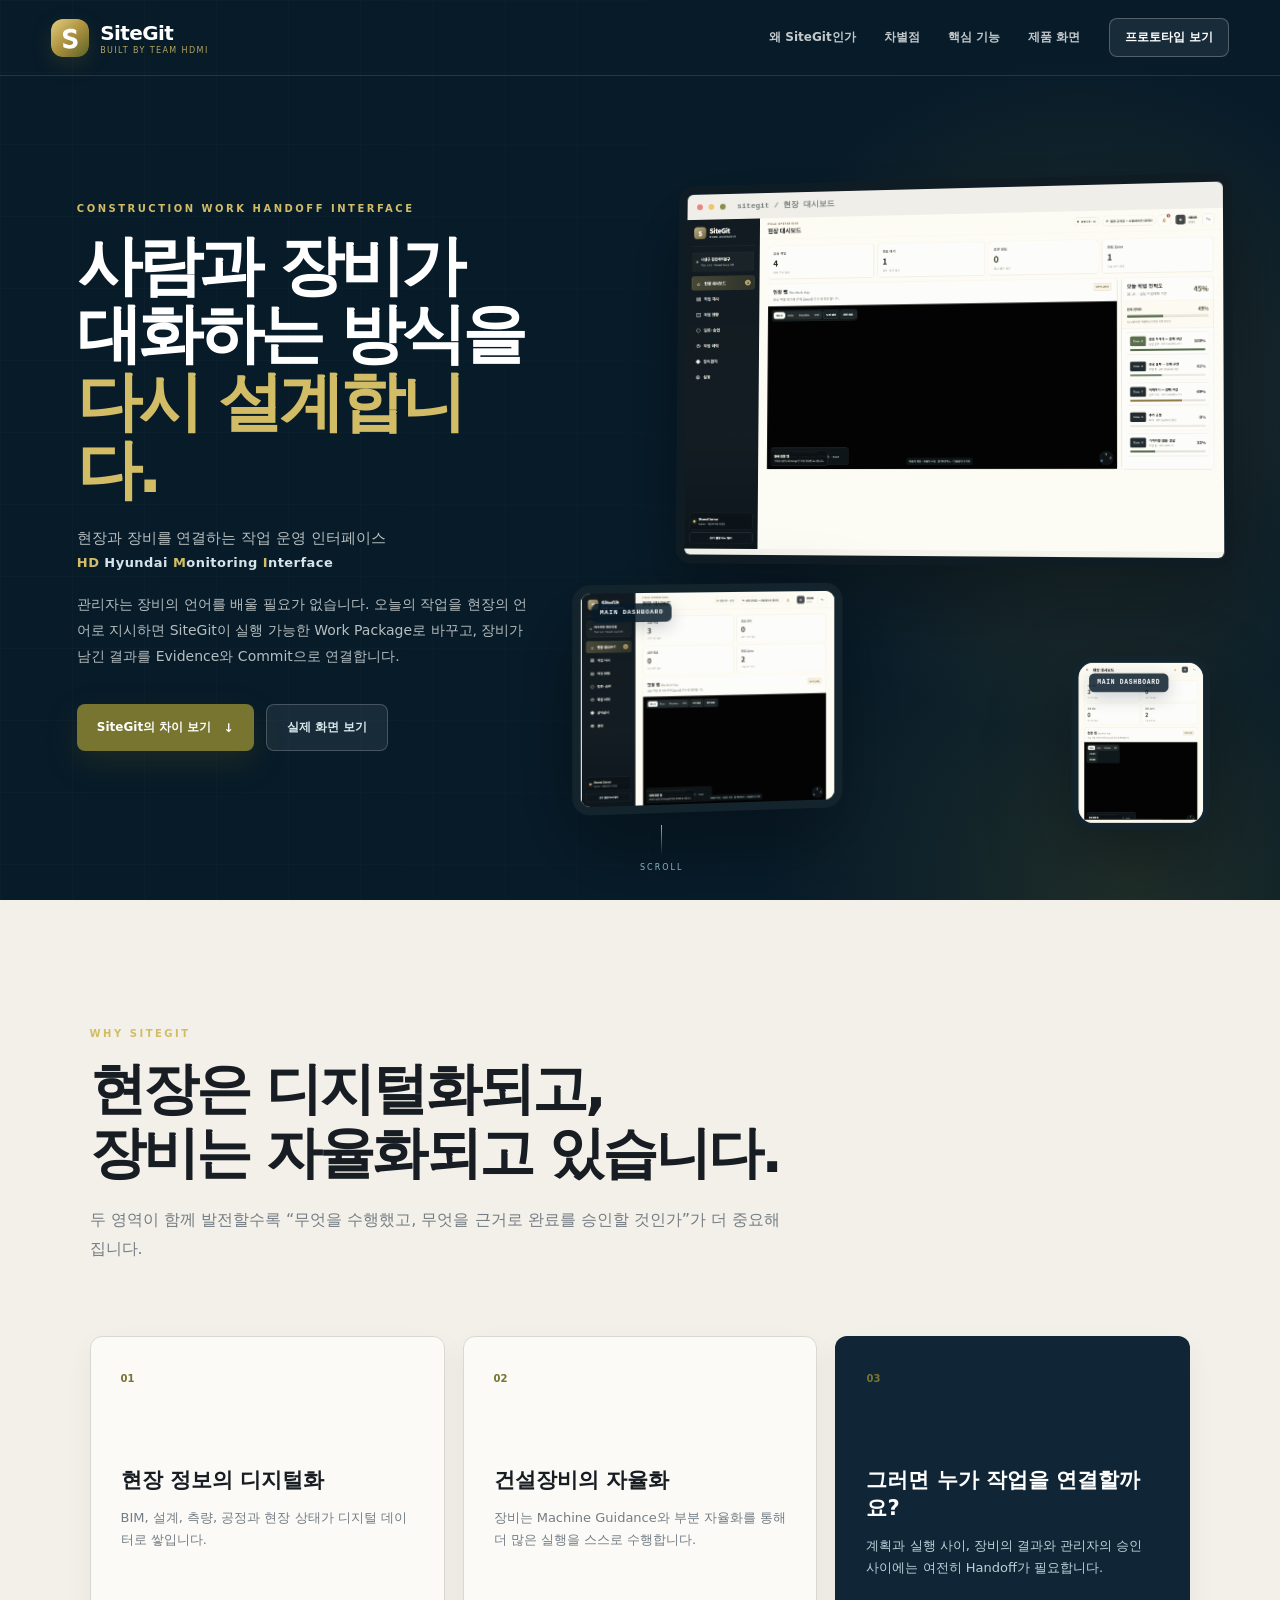
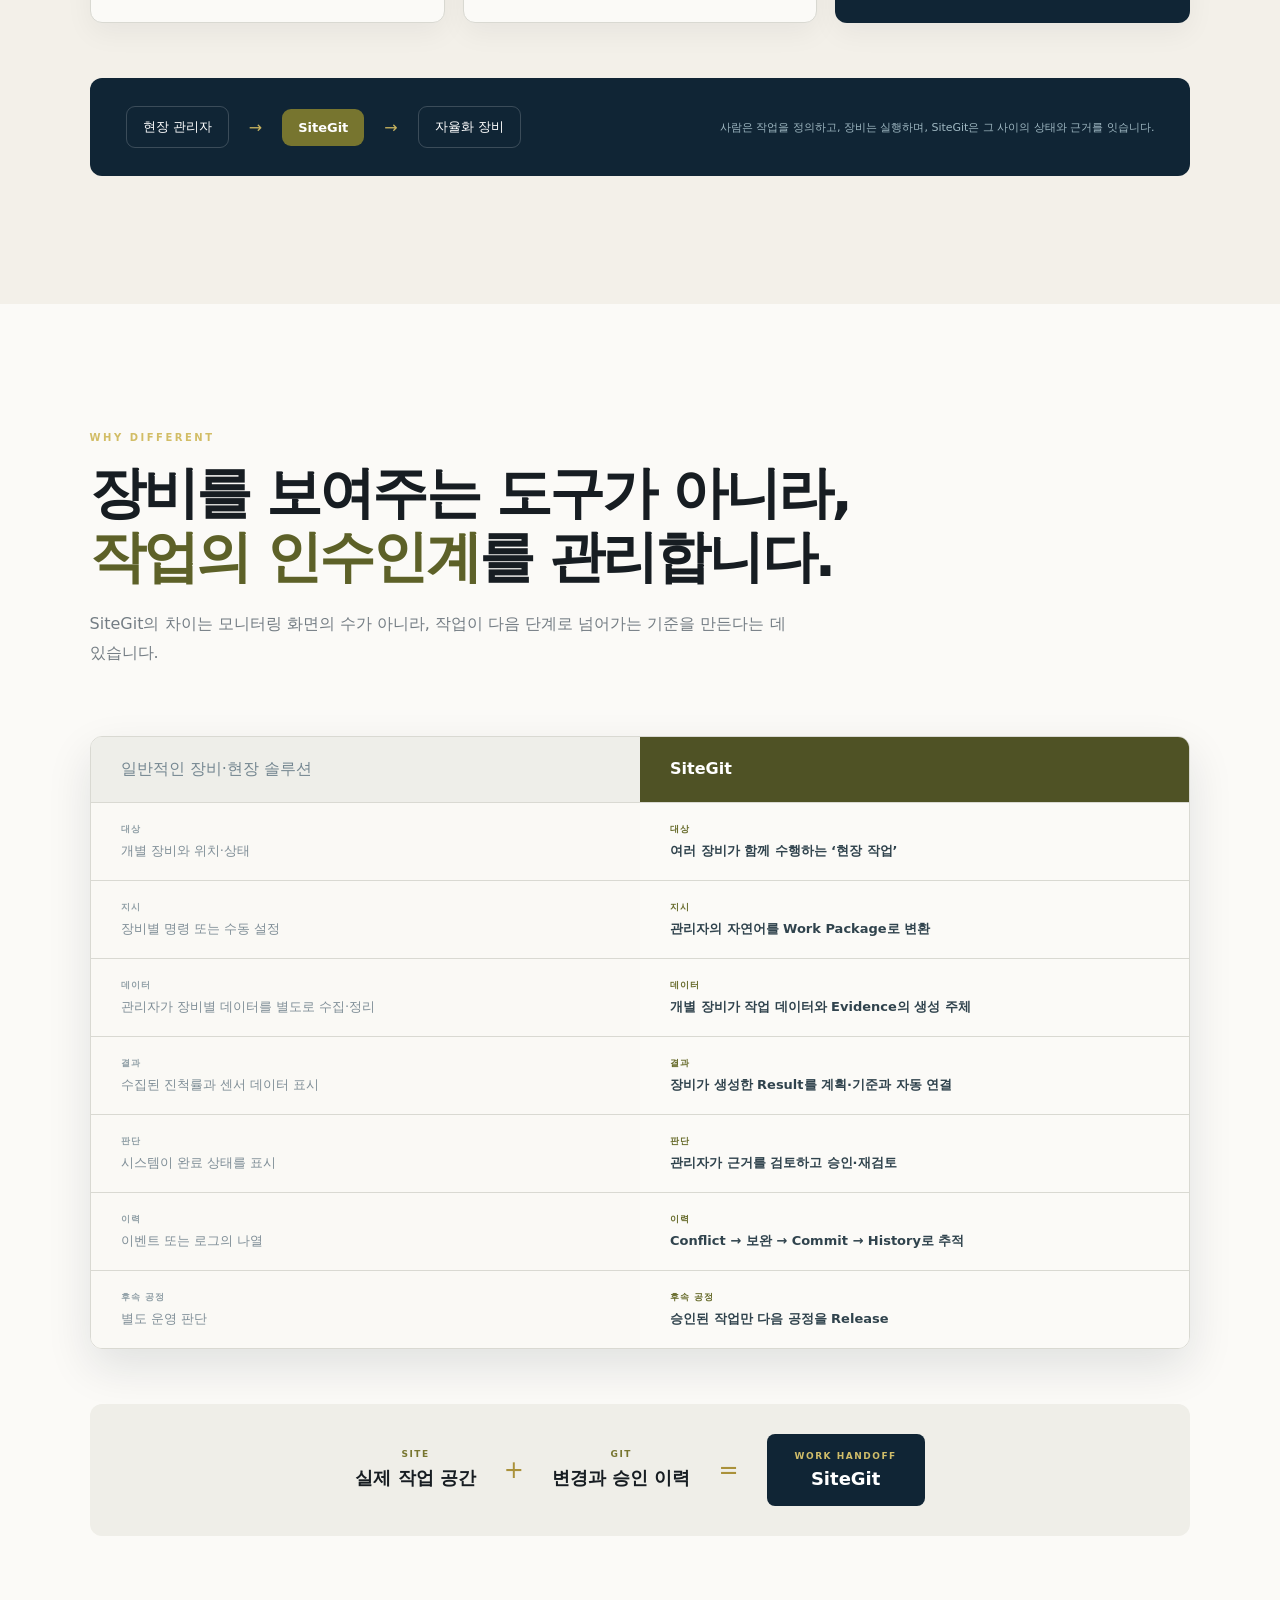
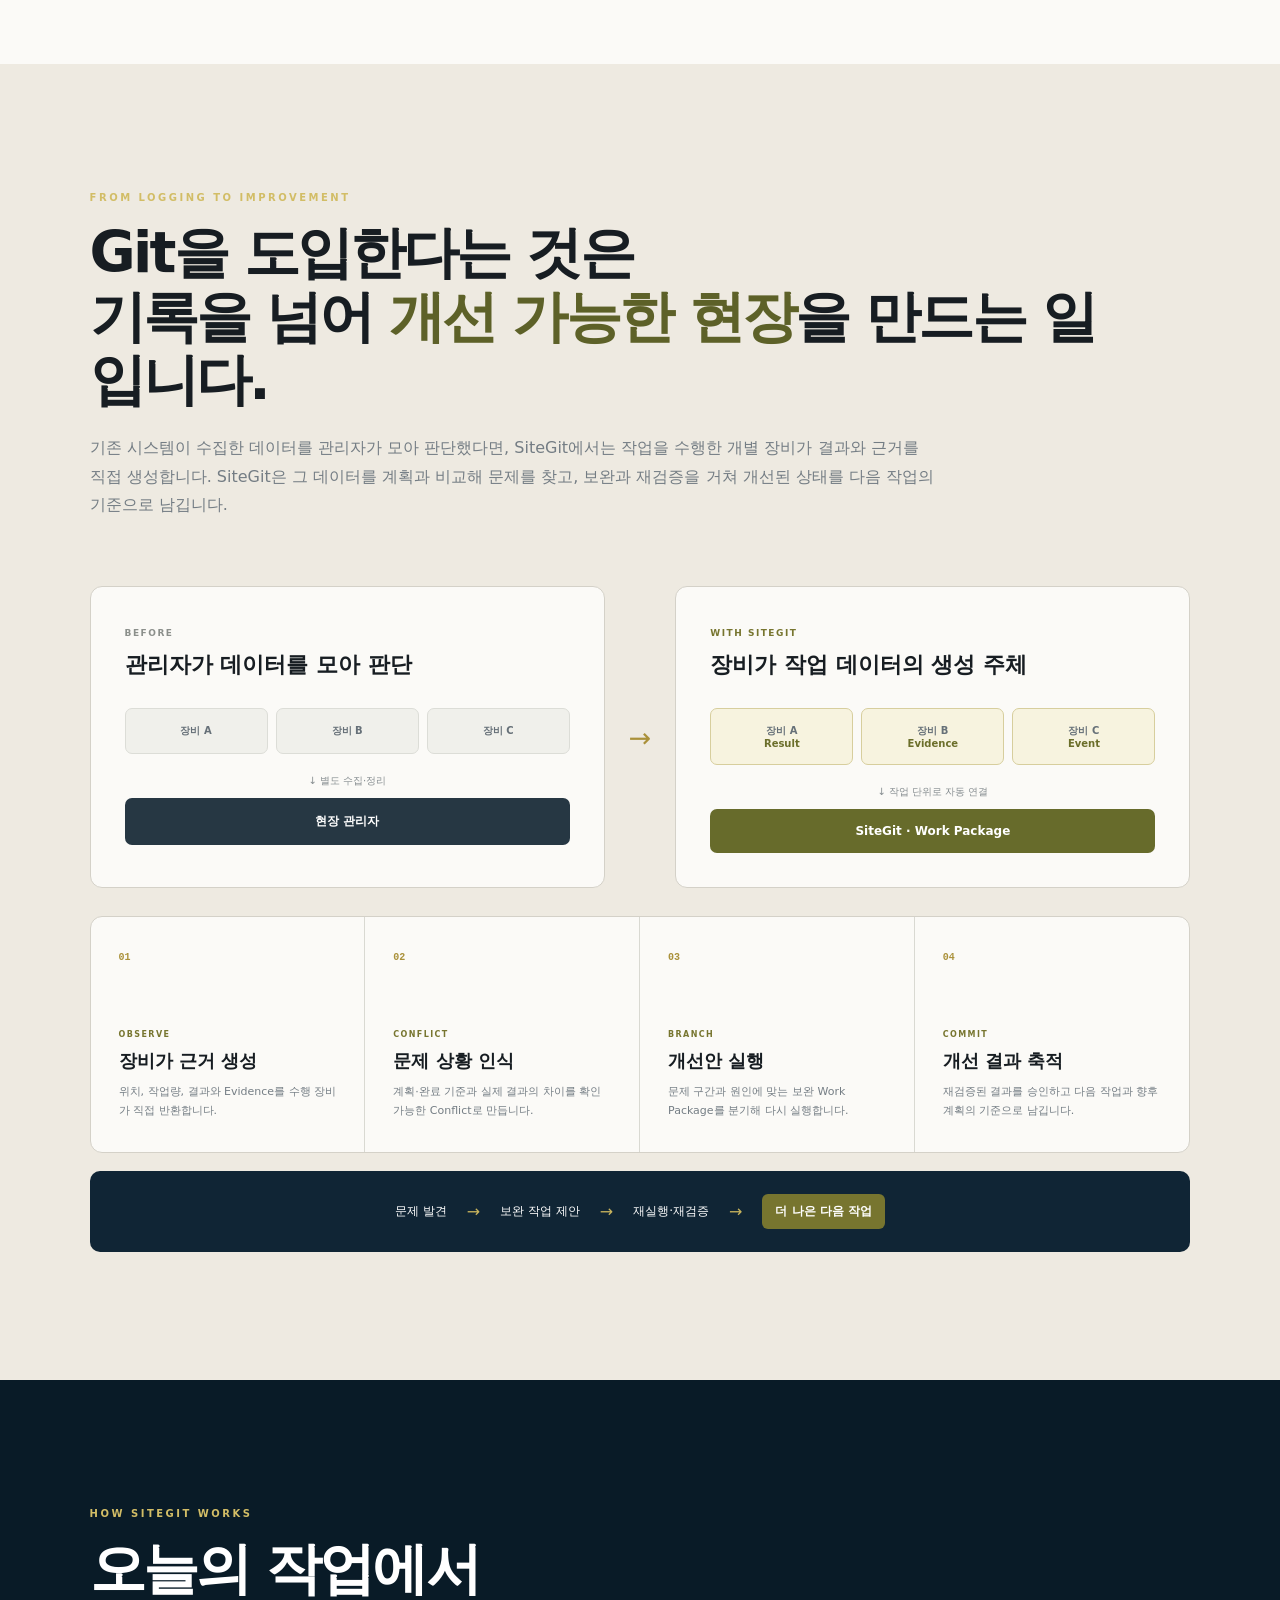
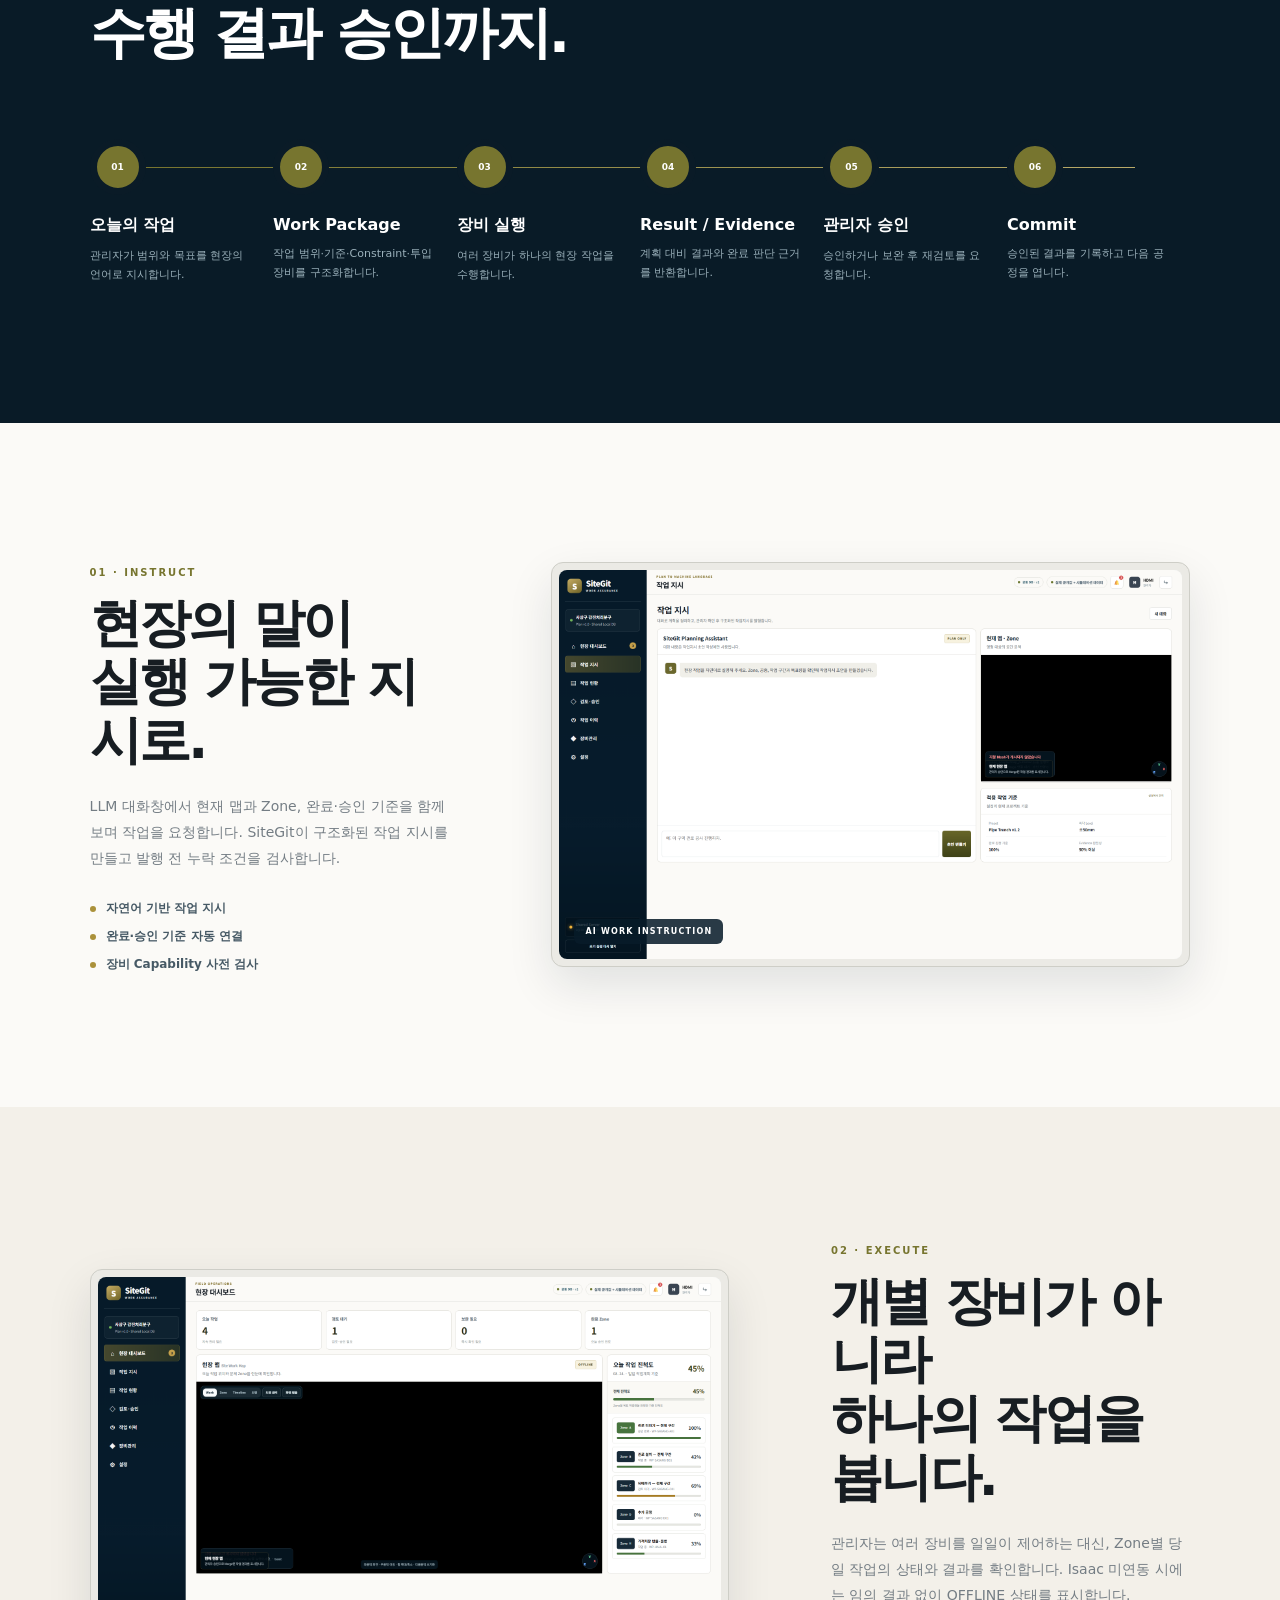
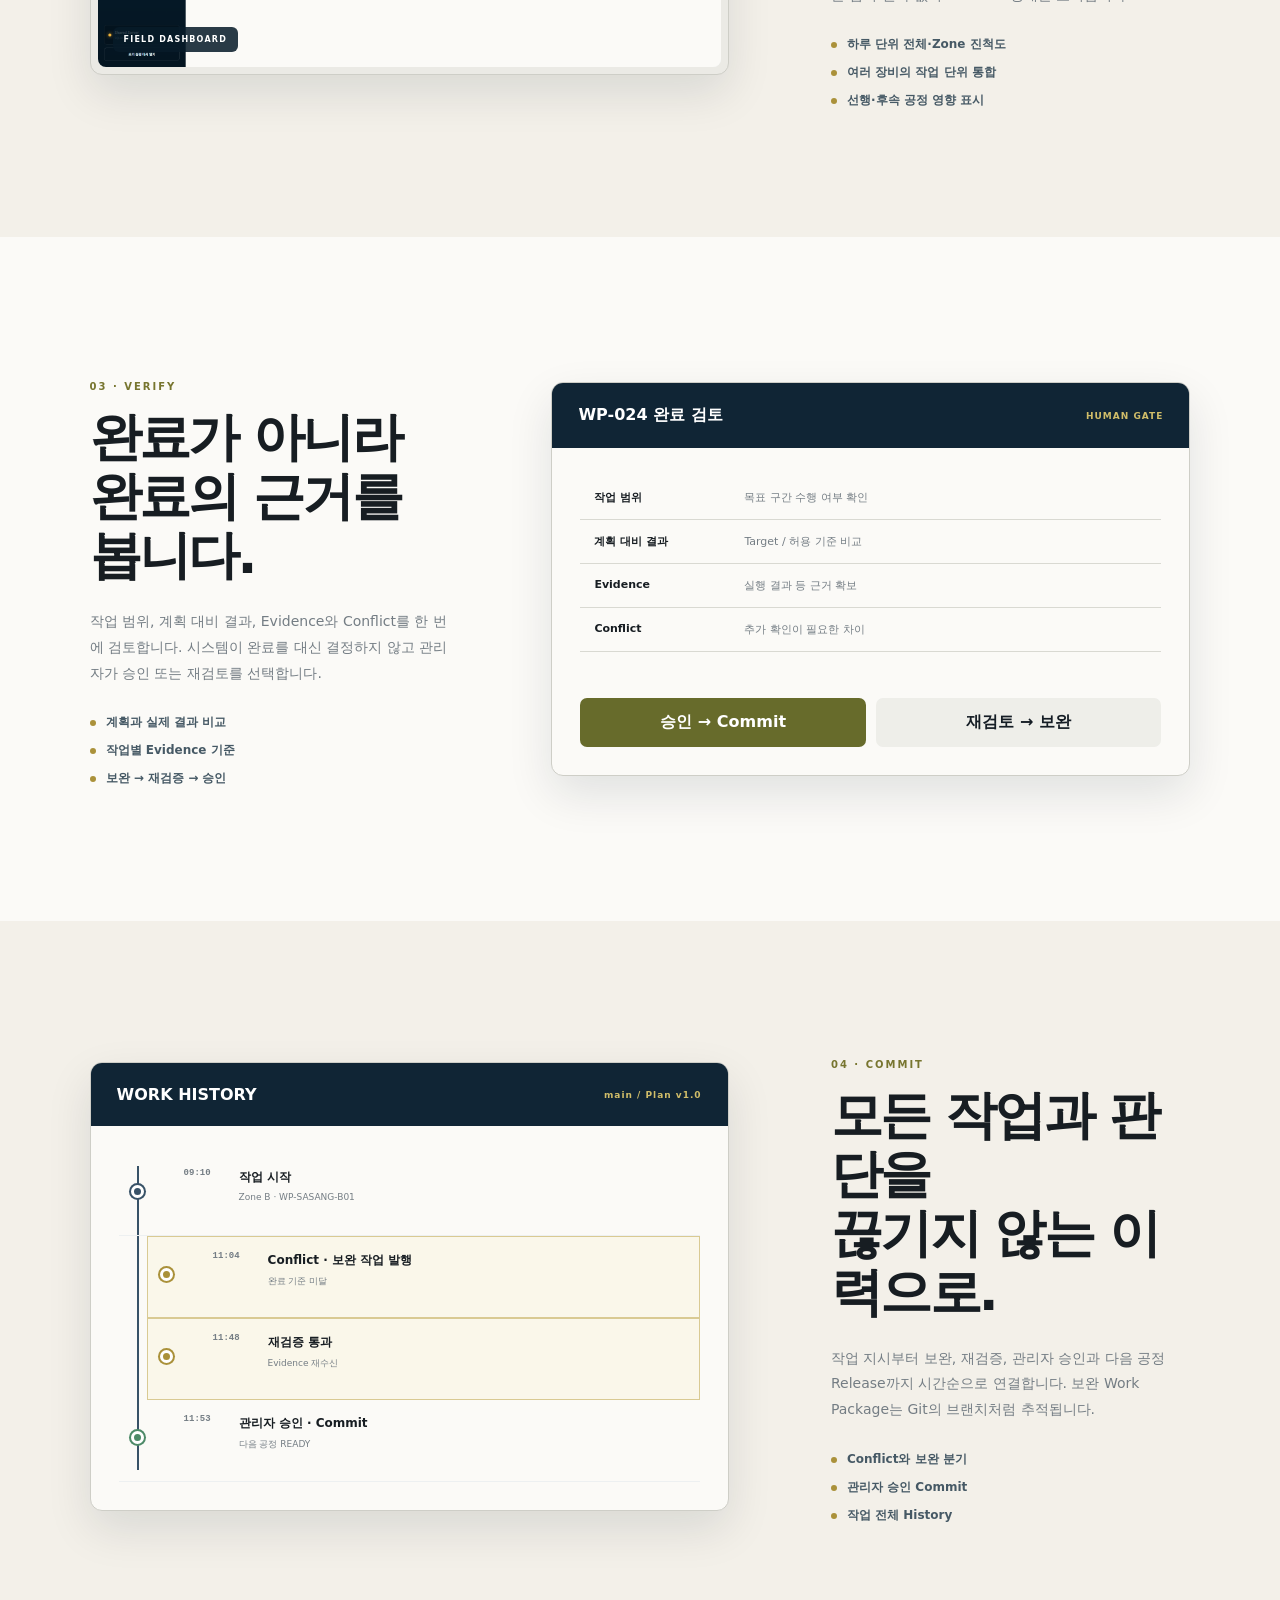
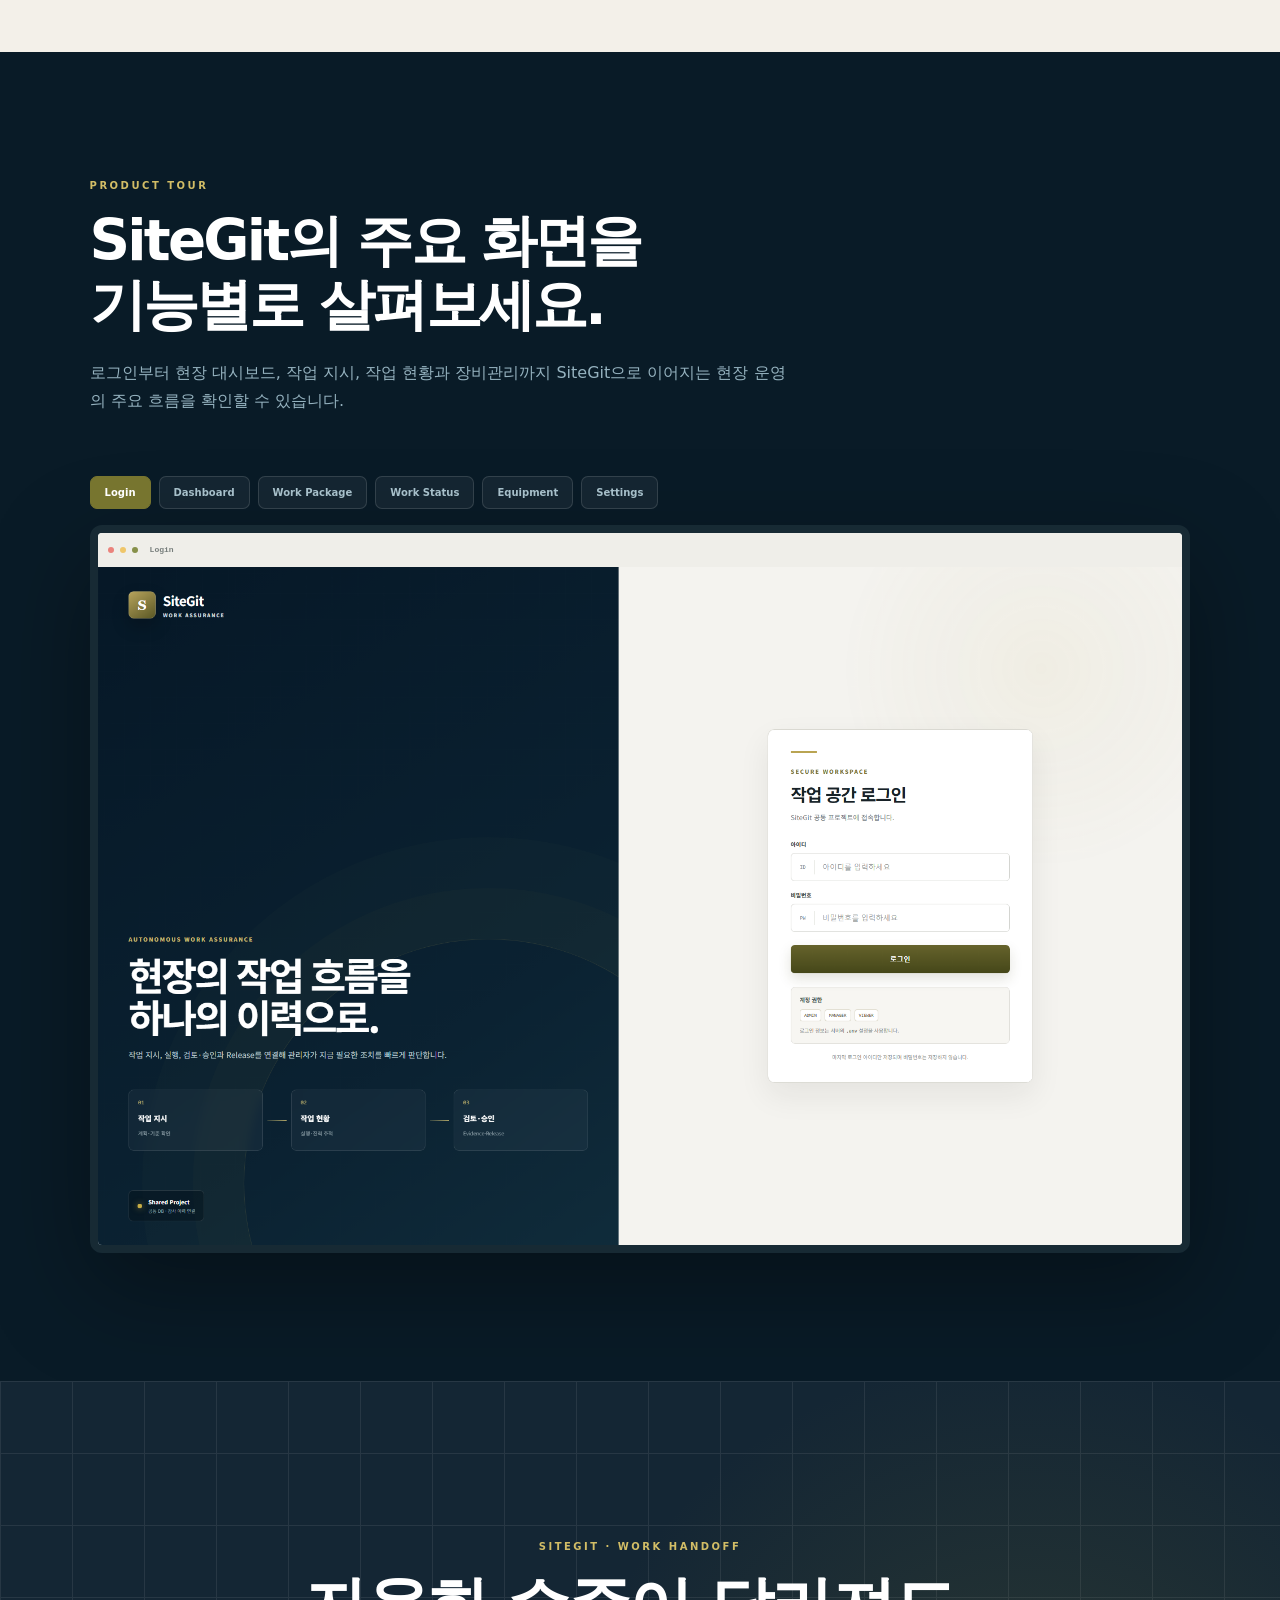
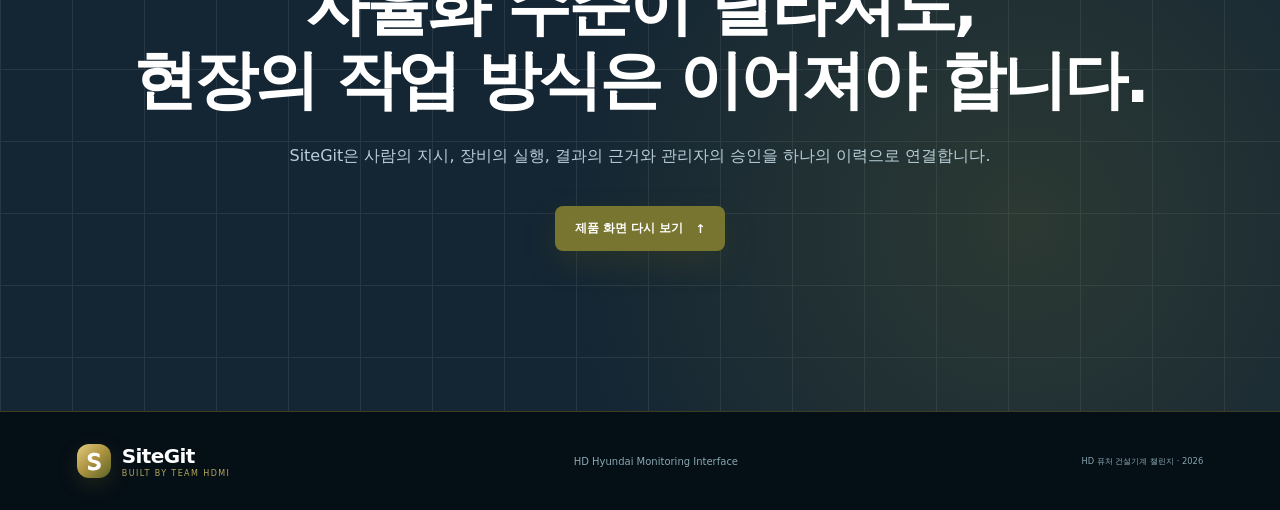
==== commit d1dd720e: "메인 작업 운영 인터페이스 문구 수정" ====
--- a/landing/index.html
+++ b/landing/index.html
@@ -23,7 +23,7 @@
       <div class="hero-copy reveal">
         <p class="eyebrow">CONSTRUCTION WORK HANDOFF INTERFACE</p>
         <h1>사람과 장비가<br>대화하는 방식을<br><em>다시 설계합니다.</em></h1>
-        <p class="hero-brand"><span>현장의 언어와 자율화 장비의 실행을 잇는 인터페이스</span><span class="hero-brand-expansion"><b>HD</b> Hyundai <b>M</b>onitoring <b>I</b>nterface</span></p>
+        <p class="hero-brand"><span>현장과 장비를 연결하는 작업 운영 인터페이스</span><span class="hero-brand-expansion"><b>HD</b> Hyundai <b>M</b>onitoring <b>I</b>nterface</span></p>
         <p class="hero-lead">관리자는 장비의 언어를 배울 필요가 없습니다. 오늘의 작업을 현장의 언어로 지시하면 SiteGit이 실행 가능한 Work Package로 바꾸고, 장비가 남긴 결과를 Evidence와 Commit으로 연결합니다.</p>
         <div class="hero-actions"><a class="button primary" href="#difference">SiteGit의 차이 보기 <span>↓</span></a><a class="button secondary" href="#preview">실제 화면 보기</a></div>
       </div>
